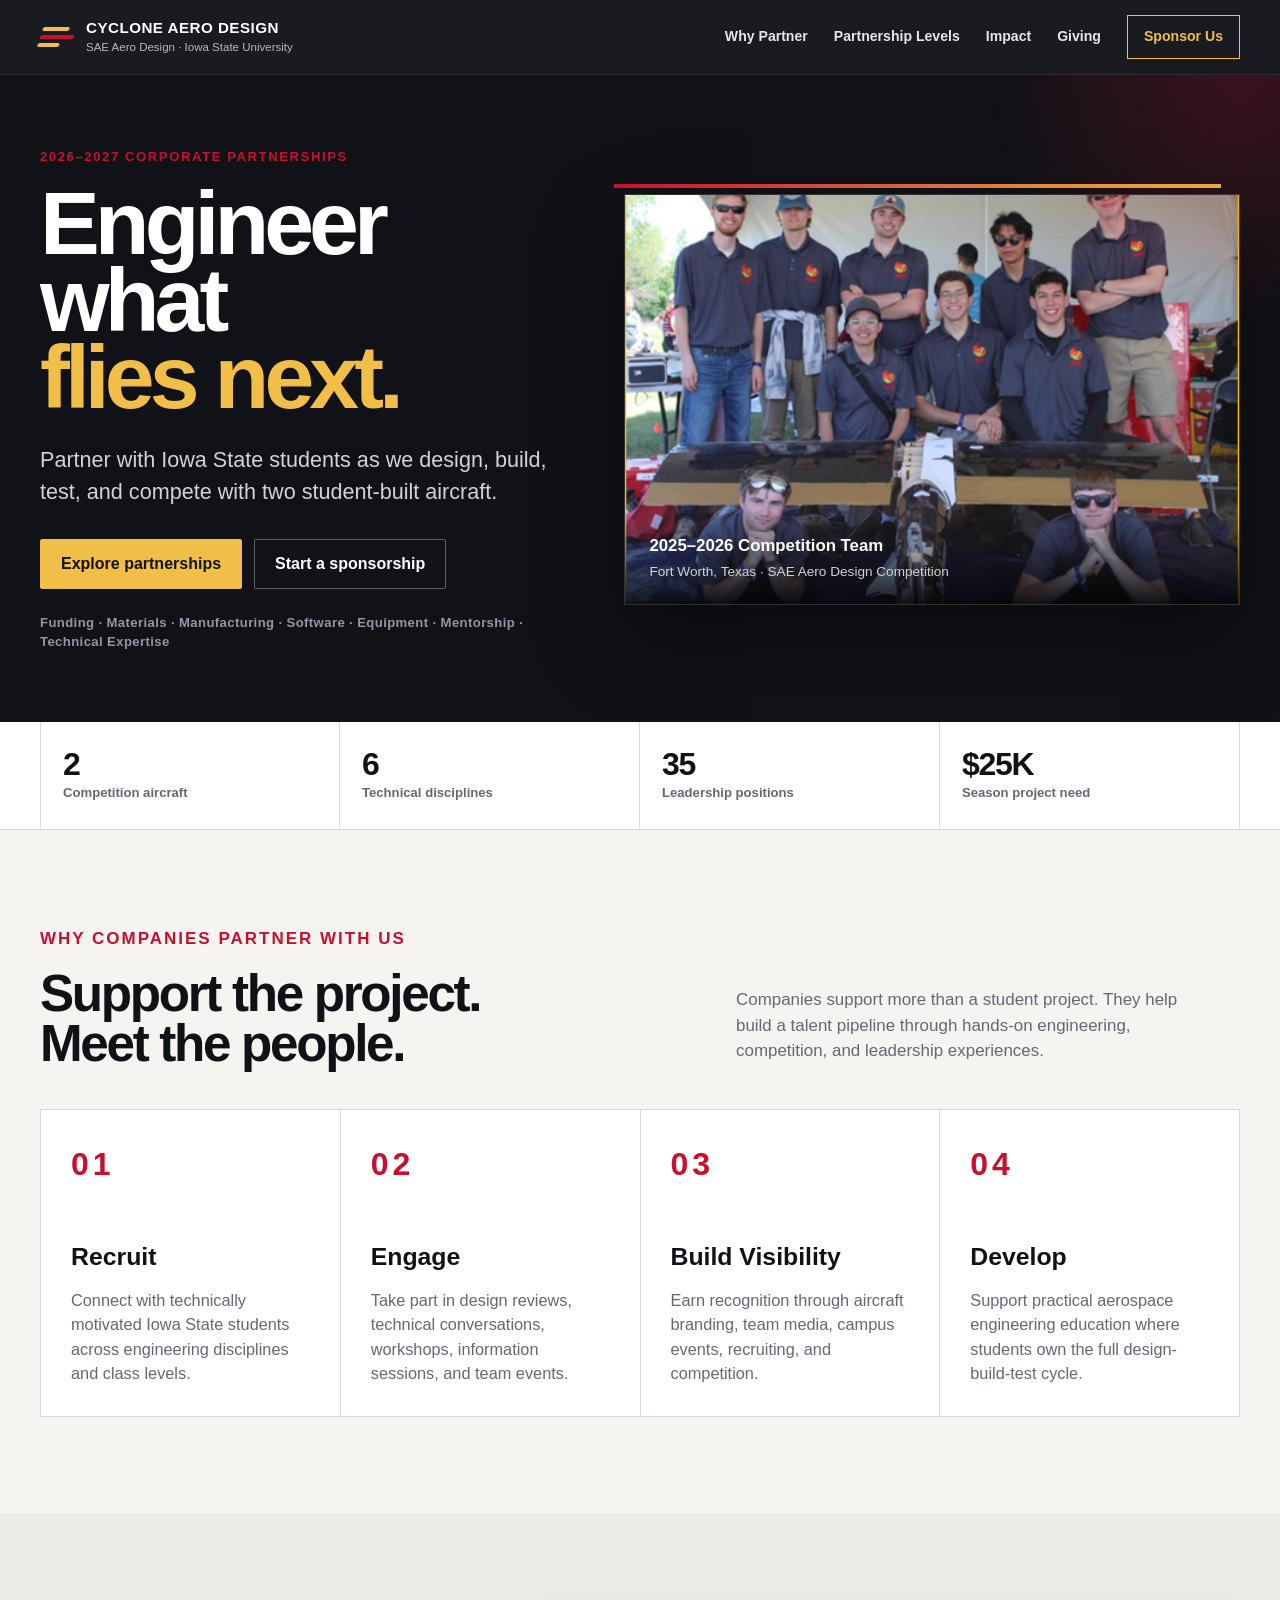
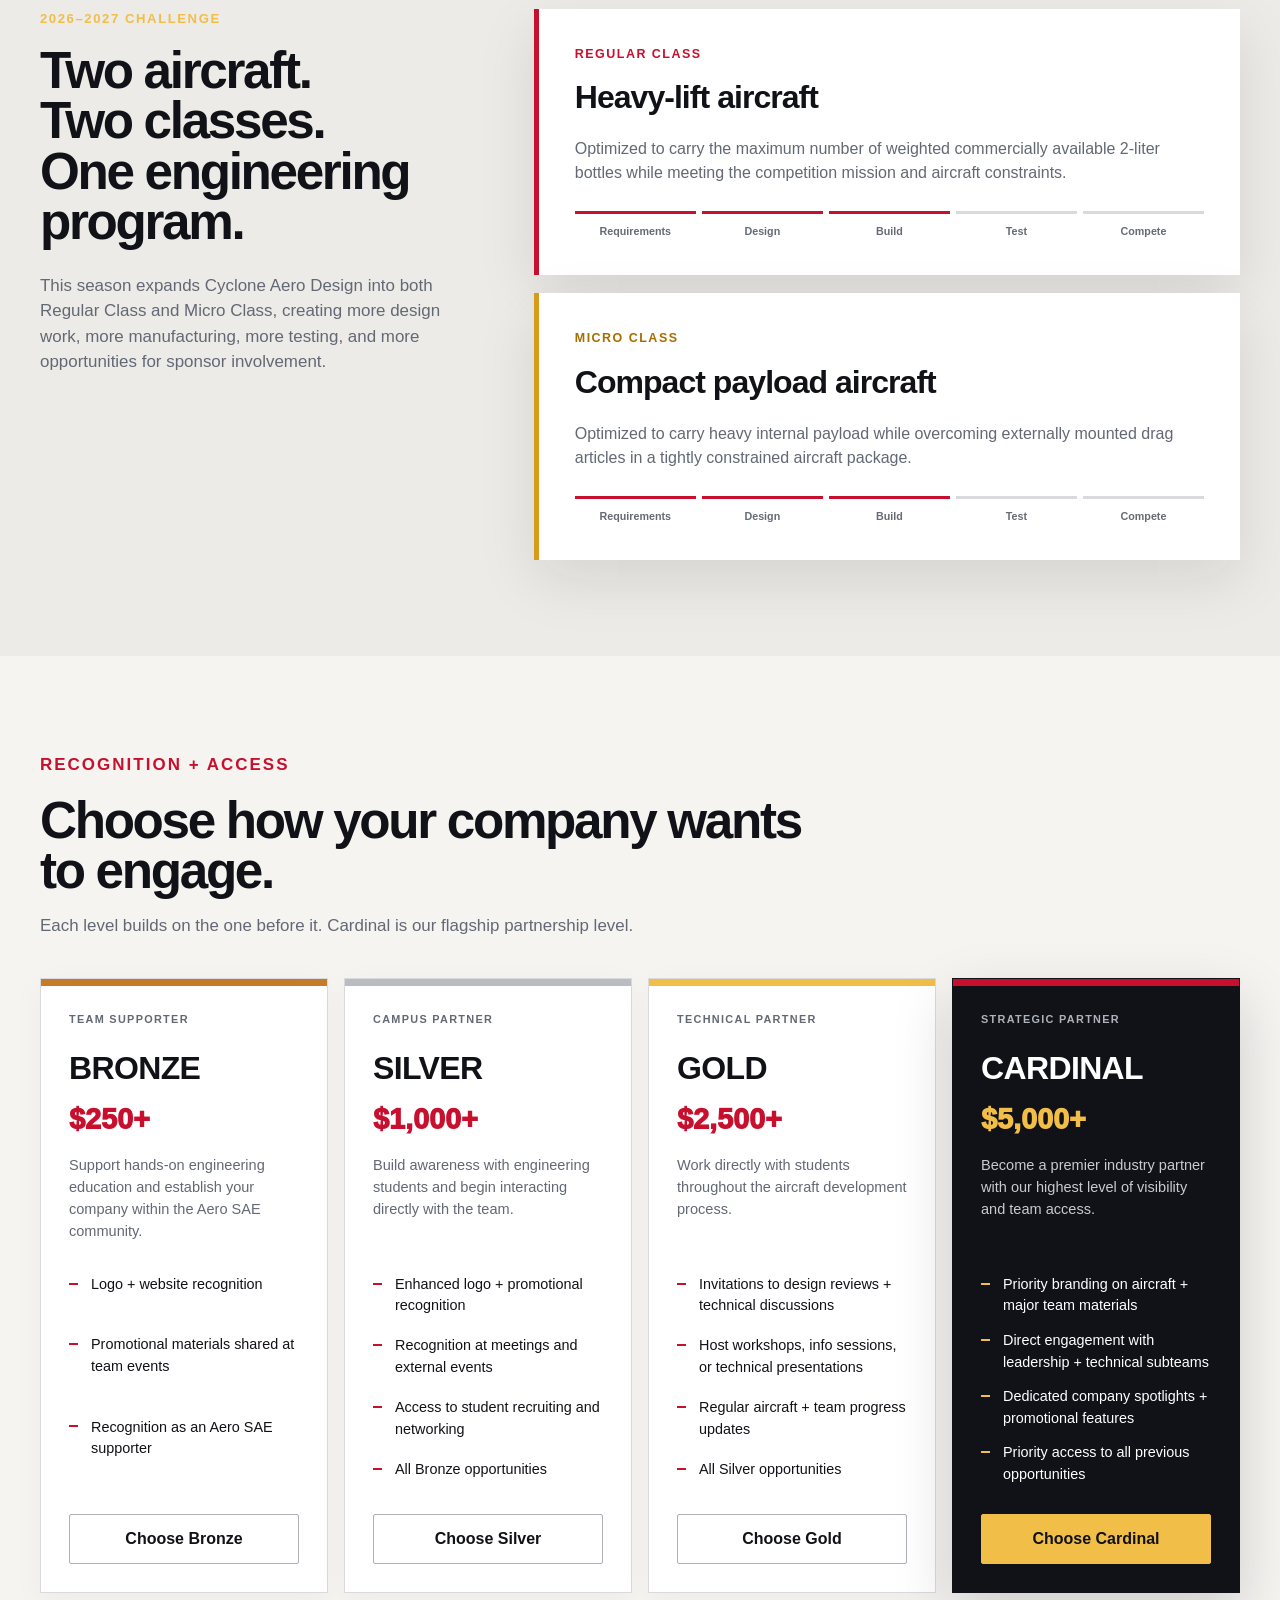
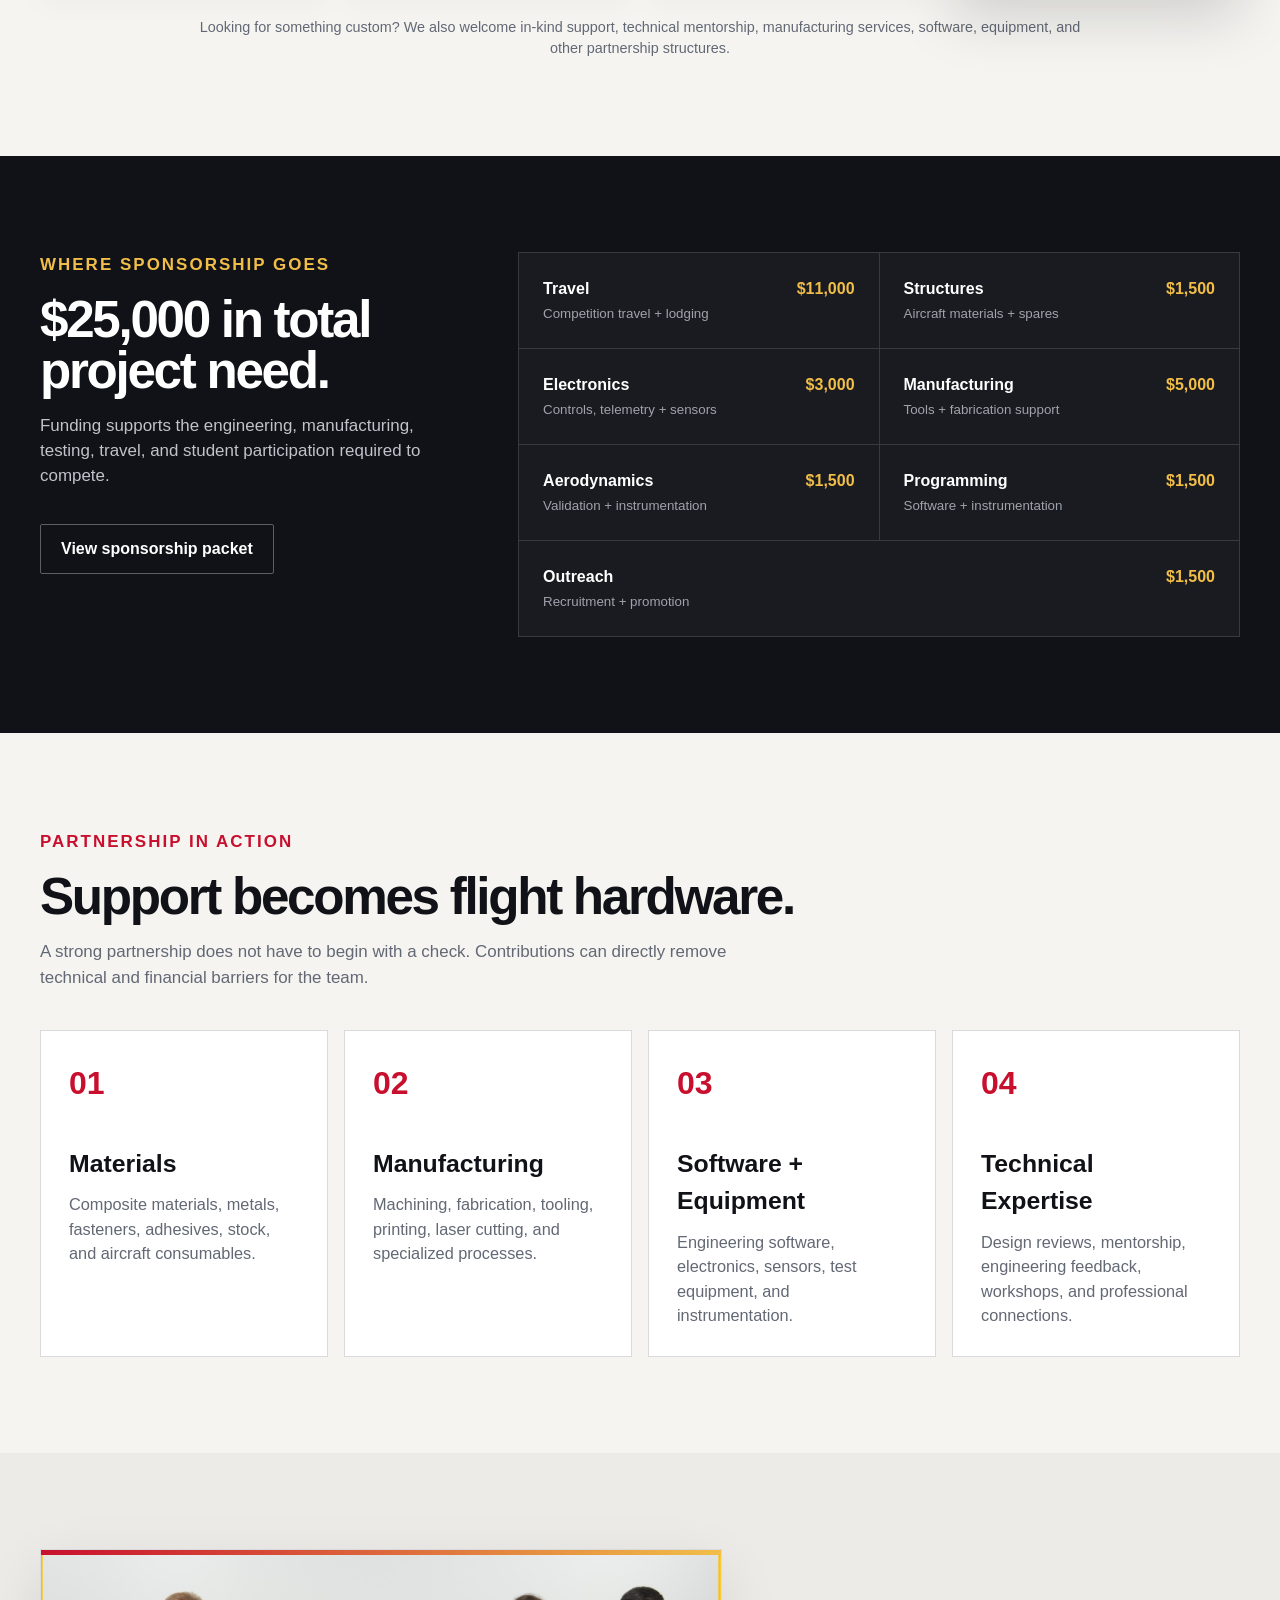
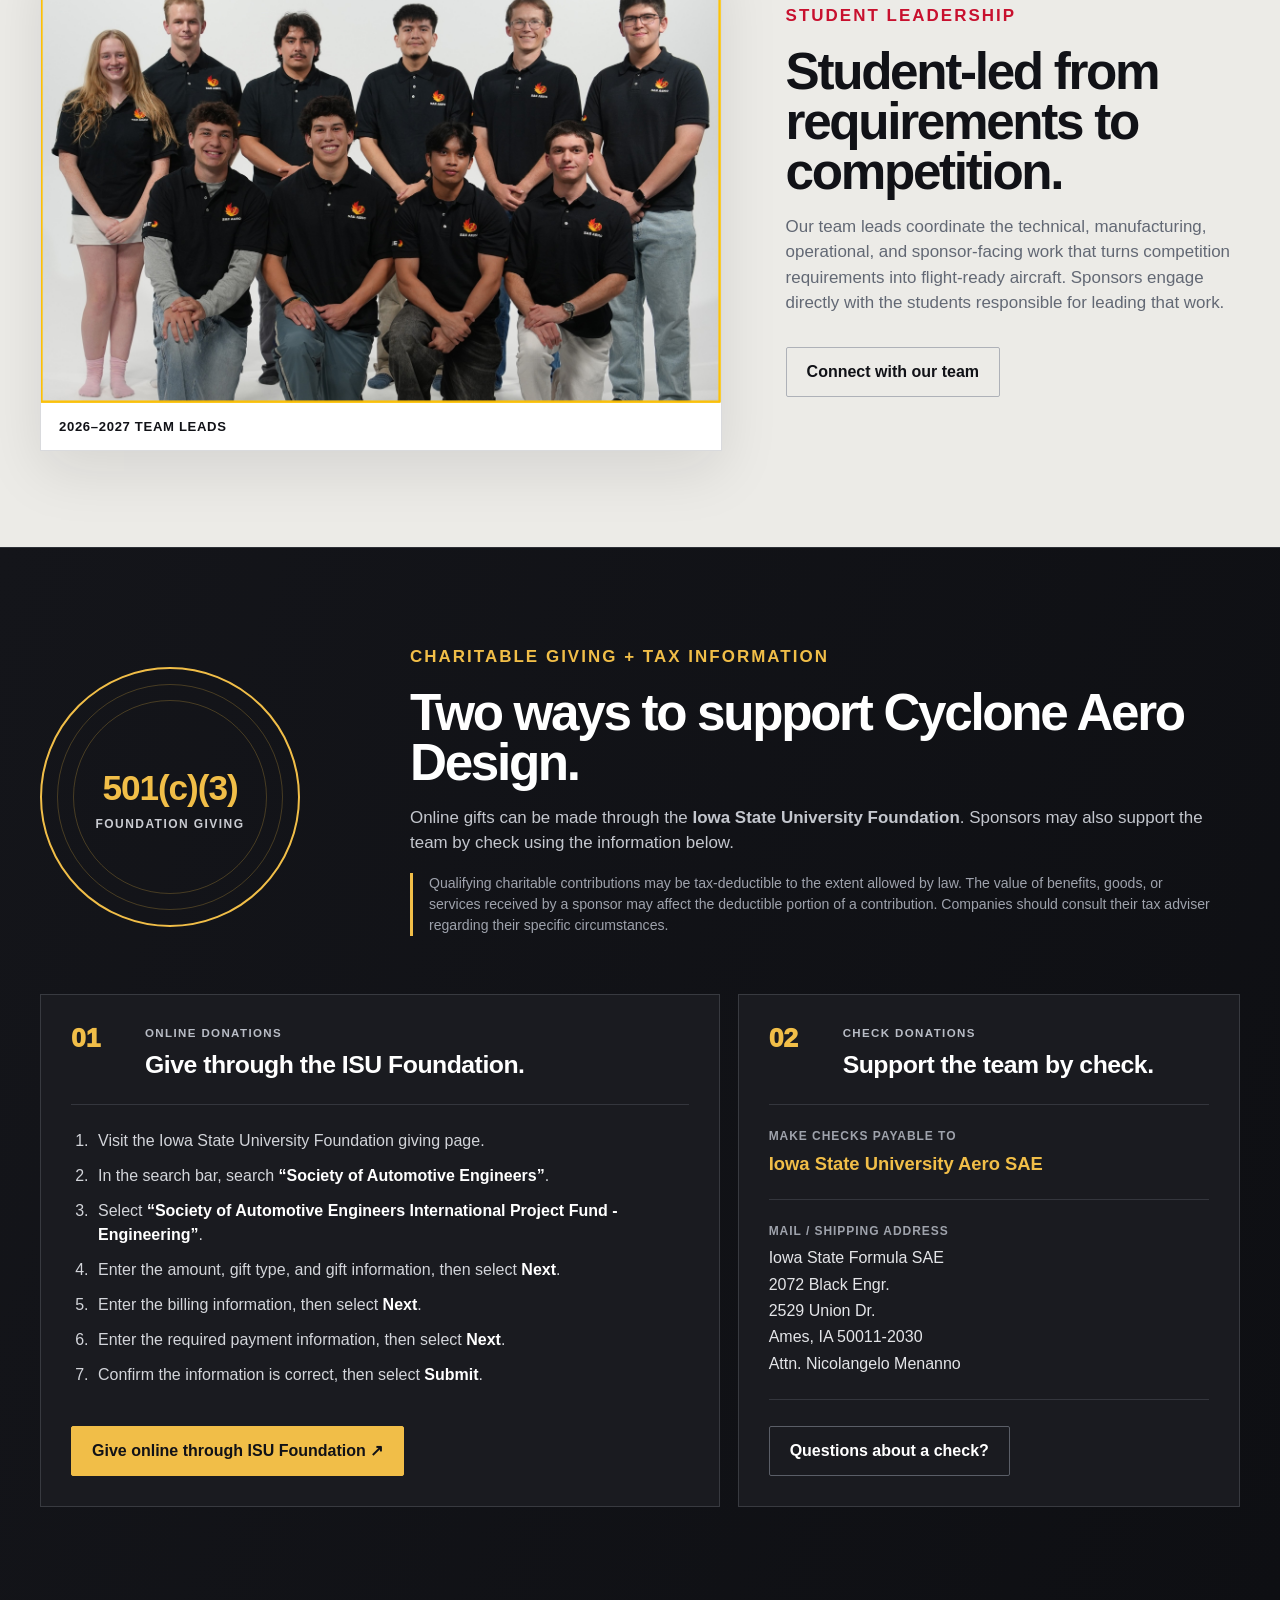
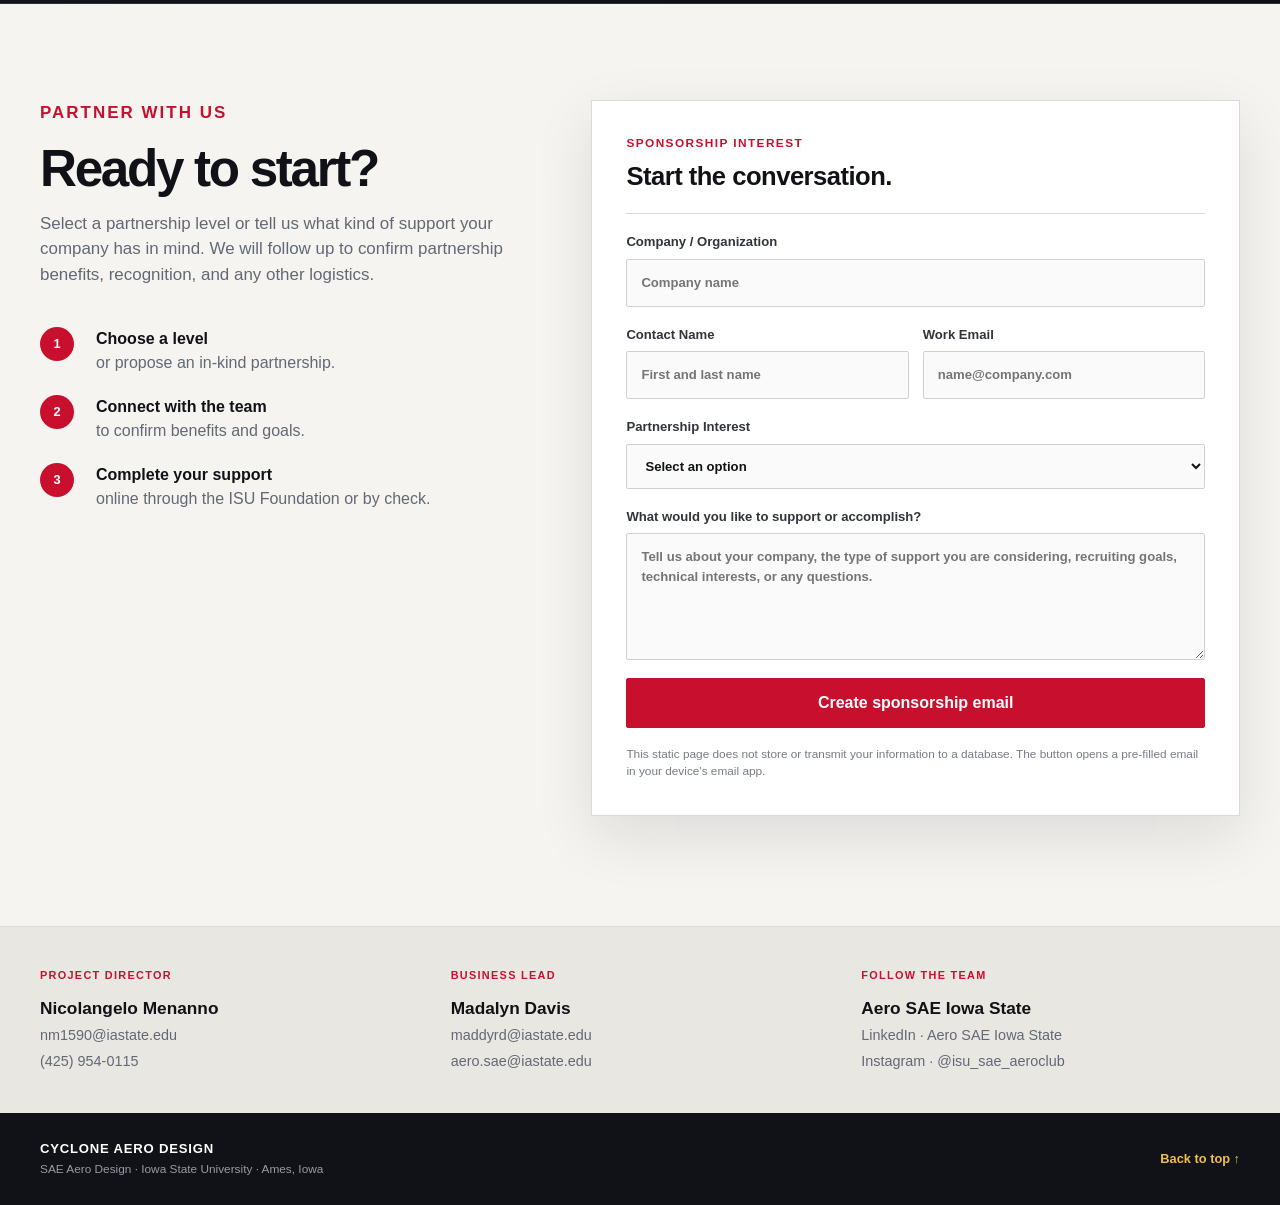
==== index.html @ b712e3ac "Fix homepage competition image path" ====
<!DOCTYPE html>
<html lang="en">
<head>
  <meta charset="UTF-8" />
  <meta name="viewport" content="width=device-width, initial-scale=1.0" />
  <meta name="description" content="Partner with Cyclone Aero Design at Iowa State University. Support student-built competition aircraft through funding, materials, manufacturing, software, mentorship, and technical expertise." />
  <meta name="theme-color" content="#c8102e" />
  <title>Partner With Cyclone Aero Design | Iowa State University</title>
  <link rel="stylesheet" href="styles.css" />
</head>
<body>
  <a class="skip-link" href="#main">Skip to content</a>

  <header class="site-header" id="top">
    <div class="nav-shell">
      <a class="brand" href="#top" aria-label="Cyclone Aero Design home">
        <span class="brand-mark" aria-hidden="true"><span></span><span></span><span></span></span>
        <span class="brand-copy">
          <strong>CYCLONE AERO DESIGN</strong>
          <small>SAE Aero Design · Iowa State University</small>
        </span>
      </a>

      <button class="menu-button" type="button" aria-expanded="false" aria-controls="primary-nav">Menu</button>
      <nav class="primary-nav" id="primary-nav" aria-label="Primary navigation">
        <a href="#why">Why Partner</a>
        <a href="#levels">Partnership Levels</a>
        <a href="#impact">Impact</a>
        <a href="#tax">Giving</a>
        <a class="nav-cta" href="#sponsor">Sponsor Us</a>
      </nav>
    </div>
  </header>

  <main id="main">
    <section class="hero section-dark">
      <div class="hero-grid page-shell">
        <div class="hero-copy reveal">
          <p class="eyebrow">2026–2027 CORPORATE PARTNERSHIPS</p>
          <h1>Engineer what<br /><span>flies next.</span></h1>
          <p class="hero-lede">Partner with Iowa State students as we design, build, test, and compete with two student-built aircraft.</p>
          <div class="button-row">
            <a class="button button-gold" href="#levels">Explore partnerships</a>
            <a class="button button-ghost" href="#sponsor">Start a sponsorship</a>
          </div>
          <p class="hero-note">Funding · Materials · Manufacturing · Software · Equipment · Mentorship · Technical Expertise</p>
        </div>

        <figure class="hero-media reveal">
          <img src="team-at-comp-2025.png" alt="Cyclone Aero Design 2025–2026 competition team with their aircraft in Fort Worth, Texas" />
          <figcaption>
            <strong>2025–2026 Competition Team</strong>
            <span>Fort Worth, Texas · SAE Aero Design Competition</span>
          </figcaption>
        </figure>
      </div>
    </section>

    <section class="stats-strip" aria-label="Team at a glance">
      <div class="page-shell stats-grid">
        <div><strong>2</strong><span>Competition aircraft</span></div>
        <div><strong>6</strong><span>Technical disciplines</span></div>
        <div><strong>35</strong><span>Leadership positions</span></div>
        <div><strong>$25K</strong><span>Season project need</span></div>
      </div>
    </section>

    <section class="section section-light" id="why">
      <div class="page-shell">
        <div class="section-heading split-heading reveal">
          <div>
            <p class="eyebrow red">WHY COMPANIES PARTNER WITH US</p>
            <h2>Support the project.<br />Meet the people.</h2>
          </div>
          <p>Companies support more than a student project. They help build a talent pipeline through hands-on engineering, competition, and leadership experiences.</p>
        </div>

        <div class="value-grid">
          <article class="value-card reveal">
            <span class="value-number">01</span>
            <h3>Recruit</h3>
            <p>Connect with technically motivated Iowa State students across engineering disciplines and class levels.</p>
          </article>
          <article class="value-card reveal">
            <span class="value-number">02</span>
            <h3>Engage</h3>
            <p>Take part in design reviews, technical conversations, workshops, information sessions, and team events.</p>
          </article>
          <article class="value-card reveal">
            <span class="value-number">03</span>
            <h3>Build Visibility</h3>
            <p>Earn recognition through aircraft branding, team media, campus events, recruiting, and competition.</p>
          </article>
          <article class="value-card reveal">
            <span class="value-number">04</span>
            <h3>Develop</h3>
            <p>Support practical aerospace engineering education where students own the full design-build-test cycle.</p>
          </article>
        </div>
      </div>
    </section>

    <section class="section challenge-section">
      <div class="page-shell challenge-grid">
        <div class="challenge-copy reveal">
          <p class="eyebrow gold">2026–2027 CHALLENGE</p>
          <h2>Two aircraft.<br />Two classes.<br />One engineering program.</h2>
          <p>This season expands Cyclone Aero Design into both Regular Class and Micro Class, creating more design work, more manufacturing, more testing, and more opportunities for sponsor involvement.</p>
        </div>

        <div class="challenge-cards">
          <article class="challenge-card reveal">
            <div class="class-label">REGULAR CLASS</div>
            <h3>Heavy-lift aircraft</h3>
            <p>Optimized to carry the maximum number of weighted commercially available 2-liter bottles while meeting the competition mission and aircraft constraints.</p>
            <div class="mini-track"><span>Requirements</span><span>Design</span><span>Build</span><span>Test</span><span>Compete</span></div>
          </article>
          <article class="challenge-card reveal">
            <div class="class-label">MICRO CLASS</div>
            <h3>Compact payload aircraft</h3>
            <p>Optimized to carry heavy internal payload while overcoming externally mounted drag articles in a tightly constrained aircraft package.</p>
            <div class="mini-track"><span>Requirements</span><span>Design</span><span>Build</span><span>Test</span><span>Compete</span></div>
          </article>
        </div>
      </div>
    </section>

    <section class="section section-light" id="levels">
      <div class="page-shell">
        <div class="section-heading reveal">
          <p class="eyebrow red">RECOGNITION + ACCESS</p>
          <h2>Choose how your company wants to engage.</h2>
          <p class="section-intro">Each level builds on the one before it. Cardinal is our flagship partnership level.</p>
        </div>

        <div class="tier-grid">
          <article class="tier-card bronze reveal">
            <div class="tier-topline"></div>
            <p class="tier-type">TEAM SUPPORTER</p>
            <h3>Bronze</h3>
            <div class="tier-price">$250<span>+</span></div>
            <p class="tier-purpose">Support hands-on engineering education and establish your company within the Aero SAE community.</p>
            <ul>
              <li>Logo + website recognition</li>
              <li>Promotional materials shared at team events</li>
              <li>Recognition as an Aero SAE supporter</li>
            </ul>
            <button class="button button-outline tier-button" type="button" data-tier="Bronze ($250+)">Choose Bronze</button>
          </article>

          <article class="tier-card silver reveal">
            <div class="tier-topline"></div>
            <p class="tier-type">CAMPUS PARTNER</p>
            <h3>Silver</h3>
            <div class="tier-price">$1,000<span>+</span></div>
            <p class="tier-purpose">Build awareness with engineering students and begin interacting directly with the team.</p>
            <ul>
              <li>Enhanced logo + promotional recognition</li>
              <li>Recognition at meetings and external events</li>
              <li>Access to student recruiting and networking</li>
              <li>All Bronze opportunities</li>
            </ul>
            <button class="button button-outline tier-button" type="button" data-tier="Silver ($1,000+)">Choose Silver</button>
          </article>

          <article class="tier-card gold reveal">
            <div class="tier-topline"></div>
            <p class="tier-type">TECHNICAL PARTNER</p>
            <h3>Gold</h3>
            <div class="tier-price">$2,500<span>+</span></div>
            <p class="tier-purpose">Work directly with students throughout the aircraft development process.</p>
            <ul>
              <li>Invitations to design reviews + technical discussions</li>
              <li>Host workshops, info sessions, or technical presentations</li>
              <li>Regular aircraft + team progress updates</li>
              <li>All Silver opportunities</li>
            </ul>
            <button class="button button-outline tier-button" type="button" data-tier="Gold ($2,500+)">Choose Gold</button>
          </article>

          <article class="tier-card cardinal reveal">
            <div class="tier-topline"></div>
            <p class="tier-type">STRATEGIC PARTNER</p>
            <h3>Cardinal</h3>
            <div class="tier-price">$5,000<span>+</span></div>
            <p class="tier-purpose">Become a premier industry partner with our highest level of visibility and team access.</p>
            <ul>
              <li>Priority branding on aircraft + major team materials</li>
              <li>Direct engagement with leadership + technical subteams</li>
              <li>Dedicated company spotlights + promotional features</li>
              <li>Priority access to all previous opportunities</li>
            </ul>
            <button class="button button-gold tier-button" type="button" data-tier="Cardinal ($5,000+)">Choose Cardinal</button>
          </article>
        </div>

        <p class="tier-note">Looking for something custom? We also welcome in-kind support, technical mentorship, manufacturing services, software, equipment, and other partnership structures.</p>
      </div>
    </section>

    <section class="section impact-section" id="impact">
      <div class="page-shell impact-layout">
        <div class="impact-copy reveal">
          <p class="eyebrow gold">WHERE SPONSORSHIP GOES</p>
          <h2>$25,000 in total project need.</h2>
          <p>Funding supports the engineering, manufacturing, testing, travel, and student participation required to compete.</p>
          <a class="button button-ghost" href="New%20Sponsorship%20Package.pdf" target="_blank" rel="noopener noreferrer">View sponsorship packet</a>
        </div>

        <div class="budget-grid reveal" aria-label="2026–2027 sponsorship budget">
          <div class="budget-item"><span>Travel</span><strong>$11,000</strong><small>Competition travel + lodging</small></div>
          <div class="budget-item"><span>Structures</span><strong>$1,500</strong><small>Aircraft materials + spares</small></div>
          <div class="budget-item"><span>Electronics</span><strong>$3,000</strong><small>Controls, telemetry + sensors</small></div>
          <div class="budget-item"><span>Manufacturing</span><strong>$5,000</strong><small>Tools + fabrication support</small></div>
          <div class="budget-item"><span>Aerodynamics</span><strong>$1,500</strong><small>Validation + instrumentation</small></div>
          <div class="budget-item"><span>Programming</span><strong>$1,500</strong><small>Software + instrumentation</small></div>
          <div class="budget-item"><span>Outreach</span><strong>$1,500</strong><small>Recruitment + promotion</small></div>
        </div>
      </div>
    </section>

    <section class="section section-light in-kind-section">
      <div class="page-shell">
        <div class="section-heading reveal">
          <p class="eyebrow red">PARTNERSHIP IN ACTION</p>
          <h2>Support becomes flight hardware.</h2>
          <p class="section-intro">A strong partnership does not have to begin with a check. Contributions can directly remove technical and financial barriers for the team.</p>
        </div>

        <div class="support-grid">
          <div class="support-card reveal"><span>01</span><h3>Materials</h3><p>Composite materials, metals, fasteners, adhesives, stock, and aircraft consumables.</p></div>
          <div class="support-card reveal"><span>02</span><h3>Manufacturing</h3><p>Machining, fabrication, tooling, printing, laser cutting, and specialized processes.</p></div>
          <div class="support-card reveal"><span>03</span><h3>Software + Equipment</h3><p>Engineering software, electronics, sensors, test equipment, and instrumentation.</p></div>
          <div class="support-card reveal"><span>04</span><h3>Technical Expertise</h3><p>Design reviews, mentorship, engineering feedback, workshops, and professional connections.</p></div>
        </div>
      </div>
    </section>

    <section class="section leadership-section">
      <div class="page-shell leadership-layout">
        <figure class="leadership-media reveal">
          <img src="team-leads.jpg" alt="Cyclone Aero Design 2026–2027 team leads" />
          <figcaption>2026–2027 Team Leads</figcaption>
        </figure>
        <div class="leadership-copy reveal">
          <p class="eyebrow red">STUDENT LEADERSHIP</p>
          <h2>Student-led from requirements to competition.</h2>
          <p>Our team leads coordinate the technical, manufacturing, operational, and sponsor-facing work that turns competition requirements into flight-ready aircraft. Sponsors engage directly with the students responsible for leading that work.</p>
          <a class="button button-outline" href="#sponsor">Connect with our team</a>
        </div>
      </div>
    </section>

    <section class="section tax-section" id="tax">
      <div class="page-shell">
        <div class="giving-top">
          <div class="tax-badge reveal" aria-hidden="true">
            <strong>501(c)(3)</strong>
            <span>Foundation Giving</span>
          </div>
          <div class="tax-copy reveal">
            <p class="eyebrow gold">CHARITABLE GIVING + TAX INFORMATION</p>
            <h2>Two ways to support Cyclone Aero Design.</h2>
            <p>Online gifts can be made through the <strong>Iowa State University Foundation</strong>. Sponsors may also support the team by check using the information below.</p>
            <p class="tax-disclaimer">Qualifying charitable contributions may be tax-deductible to the extent allowed by law. The value of benefits, goods, or services received by a sponsor may affect the deductible portion of a contribution. Companies should consult their tax adviser regarding their specific circumstances.</p>
          </div>
        </div>

        <div class="giving-grid">
          <article class="giving-card reveal">
            <div class="giving-card-head">
              <span class="giving-number">01</span>
              <div>
                <p class="giving-label">ONLINE DONATIONS</p>
                <h3>Give through the ISU Foundation.</h3>
              </div>
            </div>
            <ol class="giving-steps">
              <li>Visit the Iowa State University Foundation giving page.</li>
              <li>In the search bar, search <strong>“Society of Automotive Engineers”</strong>.</li>
              <li>Select <strong>“Society of Automotive Engineers International Project Fund - Engineering”</strong>.</li>
              <li>Enter the amount, gift type, and gift information, then select <strong>Next</strong>.</li>
              <li>Enter the billing information, then select <strong>Next</strong>.</li>
              <li>Enter the required payment information, then select <strong>Next</strong>.</li>
              <li>Confirm the information is correct, then select <strong>Submit</strong>.</li>
            </ol>
            <a class="button button-gold" href="https://www.foundation.iastate.edu/s/give" target="_blank" rel="noopener noreferrer">Give online through ISU Foundation ↗</a>
          </article>

          <article class="giving-card check-card reveal">
            <div class="giving-card-head">
              <span class="giving-number">02</span>
              <div>
                <p class="giving-label">CHECK DONATIONS</p>
                <h3>Support the team by check.</h3>
              </div>
            </div>

            <div class="check-detail">
              <span>Make checks payable to</span>
              <strong>Iowa State University Aero SAE</strong>
            </div>

            <div class="check-detail">
              <span>Mail / shipping address</span>
              <address>
                Iowa State Formula SAE<br />
                2072 Black Engr.<br />
                2529 Union Dr.<br />
                Ames, IA 50011-2030<br />
                Attn. Nicolangelo Menanno
              </address>
            </div>

            <a class="button button-ghost" href="mailto:nm1590@iastate.edu?subject=Cyclone%20Aero%20Design%20Check%20Donation">Questions about a check?</a>
          </article>
        </div>
      </div>
    </section>

    <section class="section section-light sponsor-section" id="sponsor">
      <div class="page-shell sponsor-layout">
        <div class="sponsor-copy reveal">
          <p class="eyebrow red">PARTNER WITH US</p>
          <h2>Ready to start?</h2>
          <p>Select a partnership level or tell us what kind of support your company has in mind. We will follow up to confirm partnership benefits, recognition, and any other logistics.</p>

          <div class="steps">
            <div><span>1</span><p><strong>Choose a level</strong><br />or propose an in-kind partnership.</p></div>
            <div><span>2</span><p><strong>Connect with the team</strong><br />to confirm benefits and goals.</p></div>
            <div><span>3</span><p><strong>Complete your support</strong><br />online through the ISU Foundation or by check.</p></div>
          </div>
        </div>

        <form class="sponsor-form reveal" id="sponsor-form">
          <div class="form-heading">
            <span>SPONSORSHIP INTEREST</span>
            <strong>Start the conversation.</strong>
          </div>

          <label>
            Company / Organization
            <input type="text" name="company" autocomplete="organization" required placeholder="Company name" />
          </label>

          <div class="form-two-col">
            <label>
              Contact Name
              <input type="text" name="name" autocomplete="name" required placeholder="First and last name" />
            </label>
            <label>
              Work Email
              <input type="email" name="email" autocomplete="email" required placeholder="name@company.com" />
            </label>
          </div>

          <label>
            Partnership Interest
            <select name="tier" id="tier-select" required>
              <option value="" selected disabled>Select an option</option>
              <option>Bronze ($250+)</option>
              <option>Silver ($1,000+)</option>
              <option>Gold ($2,500+)</option>
              <option>Cardinal ($5,000+)</option>
              <option>In-kind support</option>
              <option>Technical mentorship / design review</option>
              <option>Custom partnership</option>
              <option>Questions about giving / payment</option>
            </select>
          </label>

          <label>
            What would you like to support or accomplish?
            <textarea name="message" rows="5" placeholder="Tell us about your company, the type of support you are considering, recruiting goals, technical interests, or any questions."></textarea>
          </label>

          <button class="button button-red form-submit" type="submit">Create sponsorship email</button>
          <p class="form-note">This static page does not store or transmit your information to a database. The button opens a pre-filled email in your device's email app.</p>
        </form>
      </div>
    </section>

    <section class="contact-band">
      <div class="page-shell contact-grid">
        <div>
          <span class="contact-label">PROJECT DIRECTOR</span>
          <strong>Nicolangelo Menanno</strong>
          <a href="mailto:nm1590@iastate.edu">nm1590@iastate.edu</a>
          <a href="tel:+14259540115">(425) 954-0115</a>
        </div>
        <div>
          <span class="contact-label">BUSINESS LEAD</span>
          <strong>Madalyn Davis</strong>
          <a href="mailto:maddyrd@iastate.edu">maddyrd@iastate.edu</a>
          <a href="mailto:aero.sae@iastate.edu">aero.sae@iastate.edu</a>
        </div>
        <div>
          <span class="contact-label">FOLLOW THE TEAM</span>
          <strong>Aero SAE Iowa State</strong>
          <span>LinkedIn · Aero SAE Iowa State</span>
          <span>Instagram · @isu_sae_aeroclub</span>
        </div>
      </div>
    </section>
  </main>

  <footer class="site-footer">
    <div class="page-shell footer-layout">
      <div>
        <strong>CYCLONE AERO DESIGN</strong>
        <span>SAE Aero Design · Iowa State University · Ames, Iowa</span>
      </div>
      <a href="#top">Back to top ↑</a>
    </div>
  </footer>

  <script src="script.js"></script>
</body>
</html>
---- styles.css ----
:root {
  --cardinal: #c8102e;
  --cardinal-dark: #8f0a20;
  --gold: #f1be48;
  --gold-deep: #d89a1b;
  --ink: #111217;
  --ink-2: #191a20;
  --paper: #f5f4f1;
  --white: #ffffff;
  --muted: #626874;
  --line: #d9dadd;
  --max: 1200px;
  --shadow: 0 20px 55px rgba(17,18,23,.10);
}

* { box-sizing: border-box; }
html { scroll-behavior: smooth; }
body {
  margin: 0;
  font-family: Inter, ui-sans-serif, -apple-system, BlinkMacSystemFont, "Segoe UI", Arial, sans-serif;
  color: var(--ink);
  background: var(--paper);
  line-height: 1.5;
  -webkit-font-smoothing: antialiased;
}
img { max-width: 100%; display: block; }
a { color: inherit; }
button, input, select, textarea { font: inherit; }
button { cursor: pointer; }

.skip-link {
  position: absolute;
  left: -9999px;
  top: 0;
  z-index: 1000;
  background: var(--gold);
  color: var(--ink);
  padding: .7rem 1rem;
  font-weight: 800;
}
.skip-link:focus { left: 1rem; top: 1rem; }

.page-shell { width: min(calc(100% - 40px), var(--max)); margin: 0 auto; }
.section { padding: 96px 0; }
.section-light { background: var(--paper); }
.section-dark { background: var(--ink); color: white; }
.eyebrow {
  margin: 0 0 18px;
  font-size: .82rem;
  font-weight: 900;
  letter-spacing: .12em;
  color: var(--cardinal);
}
.eyebrow.gold { color: var(--gold); }
.eyebrow.red { color: var(--cardinal); }

.site-header {
  position: sticky;
  top: 0;
  z-index: 50;
  background: rgba(17,18,23,.96);
  color: white;
  border-bottom: 1px solid rgba(255,255,255,.08);
  backdrop-filter: blur(14px);
}
.nav-shell {
  width: min(calc(100% - 40px), var(--max));
  min-height: 74px;
  margin: 0 auto;
  display: flex;
  align-items: center;
  justify-content: space-between;
  gap: 24px;
}
.brand { display: inline-flex; align-items: center; gap: 12px; text-decoration: none; }
.brand-mark { width: 34px; height: 32px; display: grid; align-content: center; gap: 4px; transform: skewX(-18deg); }
.brand-mark span { height: 4px; display: block; background: var(--gold); border-radius: 8px; }
.brand-mark span:nth-child(1) { width: 80%; }
.brand-mark span:nth-child(2) { width: 100%; background: var(--cardinal); }
.brand-mark span:nth-child(3) { width: 65%; }
.brand-copy { display: grid; line-height: 1.1; }
.brand-copy strong { font-size: .95rem; letter-spacing: .03em; }
.brand-copy small { margin-top: 4px; color: #b7bac1; font-size: .72rem; }
.primary-nav { display: flex; align-items: center; gap: 26px; font-weight: 700; font-size: .88rem; }
.primary-nav a { text-decoration: none; color: #e5e6ea; }
.primary-nav a:hover { color: var(--gold); }
.nav-cta { border: 1px solid var(--gold); padding: 10px 16px; color: var(--gold) !important; }
.menu-button { display: none; color: white; background: transparent; border: 1px solid #555962; padding: 9px 12px; border-radius: 4px; }

.hero { padding: 72px 0 70px; overflow: hidden; position: relative; }
.hero::after {
  content: "";
  position: absolute;
  width: 520px;
  height: 520px;
  border-radius: 50%;
  right: -220px;
  top: -260px;
  background: radial-gradient(circle, rgba(200,16,46,.22), rgba(200,16,46,0) 68%);
  pointer-events: none;
}
.hero-grid { display: grid; grid-template-columns: .92fr 1.08fr; gap: 60px; align-items: center; }
.hero h1 {
  margin: 0;
  font-size: clamp(3.5rem, 7vw, 6.8rem);
  line-height: .86;
  letter-spacing: -.055em;
  max-width: 760px;
}
.hero h1 span { color: var(--gold); }
.hero-lede { max-width: 620px; margin: 28px 0 30px; color: #d1d3d9; font-size: clamp(1.08rem, 1.8vw, 1.35rem); }
.hero-note { margin: 24px 0 0; max-width: 600px; color: #9297a1; font-size: .82rem; font-weight: 700; letter-spacing: .03em; }
.hero-media { margin: 0; position: relative; border: 1px solid rgba(255,255,255,.13); box-shadow: 0 35px 80px rgba(0,0,0,.35); }
.hero-media::before { content: ""; position: absolute; inset: -11px 18px auto -11px; height: 4px; background: linear-gradient(90deg, var(--cardinal), var(--gold)); z-index: 2; }
.hero-media img { width: 100%; aspect-ratio: 3 / 2; object-fit: cover; object-position: center; }
.hero-media figcaption { position: absolute; left: 0; right: 0; bottom: 0; padding: 22px 24px; display: grid; gap: 3px; background: linear-gradient(transparent, rgba(0,0,0,.88)); }
.hero-media figcaption strong { font-size: 1.05rem; }
.hero-media figcaption span { color: #d1d2d5; font-size: .85rem; }

.button-row { display: flex; flex-wrap: wrap; gap: 12px; }
.button {
  display: inline-flex;
  align-items: center;
  justify-content: center;
  min-height: 48px;
  padding: 12px 20px;
  border: 1px solid transparent;
  border-radius: 2px;
  font-weight: 900;
  text-decoration: none;
  transition: transform .18s ease, background .18s ease, color .18s ease, border-color .18s ease;
}
.button:hover { transform: translateY(-2px); }
.button-gold { background: var(--gold); color: var(--ink); border-color: var(--gold); }
.button-gold:hover { background: #ffd369; }
.button-red { background: var(--cardinal); color: white; border-color: var(--cardinal); }
.button-red:hover { background: #e21a3d; }
.button-ghost { background: transparent; color: white; border-color: #5a5e67; }
.button-ghost:hover { border-color: var(--gold); color: var(--gold); }
.button-outline { background: transparent; color: var(--ink); border-color: #aeb1b8; }
.button-outline:hover { border-color: var(--cardinal); color: var(--cardinal); }

.stats-strip { background: white; border-bottom: 1px solid var(--line); }
.stats-grid { display: grid; grid-template-columns: repeat(4, 1fr); }
.stats-grid > div { padding: 26px 22px; border-right: 1px solid var(--line); display: grid; gap: 3px; }
.stats-grid > div:first-child { border-left: 1px solid var(--line); }
.stats-grid strong { font-size: 2rem; line-height: 1; letter-spacing: -.04em; }
.stats-grid span { color: var(--muted); font-weight: 700; font-size: .82rem; }

.section-heading { max-width: 790px; margin-bottom: 40px; }
.section-heading h2, .challenge-copy h2, .impact-copy h2, .tax-copy h2, .sponsor-copy h2, .leadership-copy h2 {
  margin: 0;
  font-size: clamp(2.3rem, 4vw, 4.2rem);
  line-height: .98;
  letter-spacing: -.045em;
}
.section-heading .section-intro { max-width: 720px; }
.section-heading p, .challenge-copy > p:last-child, .impact-copy > p, .tax-copy > p, .sponsor-copy > p, .leadership-copy > p { color: var(--muted); font-size: 1.06rem; }
.split-heading { max-width: none; display: grid; grid-template-columns: 1.1fr .9fr; gap: 80px; align-items: end; }
.split-heading > p { margin: 0 0 6px; max-width: 480px; }

.value-grid { display: grid; grid-template-columns: repeat(4, 1fr); border-top: 1px solid var(--line); border-left: 1px solid var(--line); }
.value-card { padding: 30px; min-height: 250px; background: white; border-right: 1px solid var(--line); border-bottom: 1px solid var(--line); }
.value-number { color: var(--cardinal); font-size: 2rem; font-weight: 900; letter-spacing: .12em; }
.value-card h3 { margin: 50px 0 12px; font-size: 1.55rem; }
.value-card p { margin: 0; color: var(--muted); font-size: 1.02rem; }

.challenge-section { background: #ecebe7; }
.challenge-grid { display: grid; grid-template-columns: .75fr 1.25fr; gap: 70px; align-items: start; }
.challenge-copy { position: sticky; top: 120px; }
.challenge-copy > p:last-child { margin-top: 26px; max-width: 480px; }
.challenge-cards { display: grid; gap: 18px; }
.challenge-card { background: white; padding: 36px; border-left: 5px solid var(--cardinal); box-shadow: var(--shadow); }
.challenge-card:nth-child(2) { border-left-color: var(--gold-deep); }
.class-label { color: var(--cardinal); font-weight: 900; font-size: .78rem; letter-spacing: .12em; }
.challenge-card:nth-child(2) .class-label { color: #a66d00; }
.challenge-card h3 { margin: 10px 0 10px; font-size: 2rem; letter-spacing: -.03em; }
.challenge-card p { color: var(--muted); max-width: 700px; }
.mini-track { display: grid; grid-template-columns: repeat(5, 1fr); gap: 6px; margin-top: 26px; }
.mini-track span { padding-top: 9px; border-top: 3px solid var(--line); font-size: .67rem; font-weight: 800; color: #656a74; text-align: center; }
.mini-track span:nth-child(-n+3) { border-color: var(--cardinal); }

.tier-grid { display: grid; grid-template-columns: repeat(4, 1fr); gap: 16px; align-items: stretch; }
.tier-card { position: relative; background: white; border: 1px solid var(--line); padding: 32px 28px 28px; display: flex; flex-direction: column; box-shadow: 0 8px 30px rgba(17,18,23,.04); }
.tier-topline { position: absolute; inset: 0 0 auto; height: 7px; }
.bronze .tier-topline { background: #c67b2a; }
.silver .tier-topline { background: #b9bcc1; }
.gold .tier-topline { background: var(--gold); }
.cardinal { background: var(--ink); color: white; border-color: var(--ink); transform: translateY(-8px); box-shadow: 0 22px 55px rgba(17,18,23,.17); }
.cardinal .tier-topline { background: var(--cardinal); }
.tier-type { margin: 0 0 16px; color: var(--muted); font-size: .68rem; font-weight: 900; letter-spacing: .12em; }
.cardinal .tier-type { color: #aeb2bb; }
.tier-card h3 { margin: 0; font-size: 2rem; text-transform: uppercase; letter-spacing: -.02em; }
.tier-price { margin-top: 6px; color: var(--cardinal); font-size: 1.8rem; font-weight: 950; }
.tier-price span { font-size: 1rem; }
.cardinal .tier-price { color: var(--gold); }
.tier-purpose { min-height: 98px; color: var(--muted); font-size: .91rem; }
.cardinal .tier-purpose { color: #c8cad0; }
.tier-card ul { list-style: none; padding: 0; margin: 6px 0 28px; display: grid; gap: 13px; flex: 1; }
.tier-card li { position: relative; padding-left: 22px; font-size: .9rem; }
.tier-card li::before { content: ""; position: absolute; left: 0; top: .62em; width: 9px; height: 2px; background: var(--cardinal); }
.cardinal li::before { background: var(--gold); }
.cardinal .button-outline { color: white; border-color: #696d76; }
.tier-note { margin: 24px auto 0; text-align: center; color: var(--muted); max-width: 900px; font-size: .9rem; }

.impact-section { background: var(--ink); color: white; }
.impact-layout { display: grid; grid-template-columns: .72fr 1.28fr; gap: 72px; align-items: start; }
.impact-copy > p { color: #c0c3ca; }
.impact-copy .button { margin-top: 18px; }
.budget-grid { display: grid; grid-template-columns: repeat(2, 1fr); gap: 1px; background: #383a40; border: 1px solid #383a40; }
.budget-item { background: #1a1b20; padding: 24px; display: grid; grid-template-columns: 1fr auto; gap: 3px 20px; }
.budget-item span { font-weight: 900; }
.budget-item strong { color: var(--gold); }
.budget-item small { grid-column: 1 / -1; color: #9fa3ac; }
.budget-item:last-child { grid-column: 1 / -1; }

.support-grid { display: grid; grid-template-columns: repeat(4, 1fr); gap: 16px; }
.support-card { background: white; border: 1px solid var(--line); padding: 28px; min-height: 220px; }
.support-card span { color: var(--cardinal); font-size: 2rem; font-weight: 900; }
.support-card h3 { margin: 38px 0 10px; font-size: 1.55rem; }
.support-card p { color: var(--muted); margin: 0; font-size: 1.02rem; }

.leadership-section { background: #ecebe7; }
.leadership-layout { display: grid; grid-template-columns: 1.2fr .8fr; gap: 64px; align-items: center; }
.leadership-media { margin: 0; position: relative; background: white; border: 1px solid var(--line); box-shadow: var(--shadow); }
.leadership-media::before { content: ""; position: absolute; top: 0; left: 0; right: 0; height: 5px; background: linear-gradient(90deg, var(--cardinal), var(--gold)); z-index: 1; }
.leadership-media img { width: 100%; aspect-ratio: 3 / 2; object-fit: cover; }
.leadership-media figcaption { padding: 14px 18px; font-size: .82rem; font-weight: 900; letter-spacing: .05em; text-transform: uppercase; }
.leadership-copy > p { max-width: 540px; }
.leadership-copy .button { margin-top: 14px; }

.tax-section { background: linear-gradient(110deg, #14151a, #0e0f13); color: white; border-top: 1px solid #2d3037; border-bottom: 1px solid #2d3037; }
.giving-top { display: grid; grid-template-columns: 300px 1fr; gap: 70px; align-items: center; margin-bottom: 44px; }
.tax-badge { width: 260px; aspect-ratio: 1; border-radius: 50%; display: grid; place-content: center; text-align: center; border: 2px solid var(--gold); position: relative; }
.tax-badge::before, .tax-badge::after { content: ""; position: absolute; inset: 15px; border: 1px solid rgba(241,190,72,.24); border-radius: 50%; }
.tax-badge::after { inset: 31px; }
.tax-badge strong { font-size: 2.2rem; color: var(--gold); letter-spacing: -.03em; }
.tax-badge span { font-size: .75rem; font-weight: 900; letter-spacing: .12em; color: #c9cbd1; text-transform: uppercase; }
.tax-copy > p { color: #c4c7ce; max-width: 800px; }
.tax-disclaimer { padding-left: 16px; border-left: 3px solid var(--gold); font-size: .88rem !important; color: #9ea2ac !important; }
.giving-grid { display: grid; grid-template-columns: 1.15fr .85fr; gap: 18px; align-items: stretch; }
.giving-card { background: #1a1b20; border: 1px solid #383a40; padding: 30px; display: flex; flex-direction: column; }
.giving-card-head { display: grid; grid-template-columns: 58px 1fr; gap: 16px; align-items: start; padding-bottom: 20px; border-bottom: 1px solid #34363d; }
.giving-number { color: var(--gold); font-size: 1.65rem; font-weight: 950; line-height: 1; }
.giving-label { margin: 0 0 4px; color: #b9bdc6; font-size: .72rem; font-weight: 900; letter-spacing: .12em; }
.giving-card h3 { margin: 0; color: white; font-size: 1.55rem; letter-spacing: -.02em; }
.giving-steps { margin: 24px 0 28px; padding-left: 22px; color: #d3d5da; display: grid; gap: 11px; }
.giving-steps li { padding-left: 5px; }
.giving-steps strong { color: white; }
.giving-card .button { margin-top: auto; align-self: flex-start; }
.check-detail { display: grid; gap: 5px; padding: 22px 0; border-bottom: 1px solid #34363d; }
.check-detail span { color: #9fa3ac; font-size: .75rem; font-weight: 900; letter-spacing: .08em; text-transform: uppercase; }
.check-detail strong { color: var(--gold); font-size: 1.15rem; }
.check-detail address { color: #e4e5e8; font-style: normal; line-height: 1.65; }
.check-card .button { margin-top: 26px; }

.sponsor-section { padding-bottom: 110px; }
.sponsor-layout { display: grid; grid-template-columns: .85fr 1.15fr; gap: 72px; align-items: start; }
.steps { margin-top: 40px; display: grid; gap: 20px; }
.steps > div { display: grid; grid-template-columns: 42px 1fr; gap: 14px; align-items: start; }
.steps span { width: 34px; height: 34px; border-radius: 50%; display: grid; place-items: center; background: var(--cardinal); color: white; font-weight: 900; font-size: .8rem; }
.steps p { margin: 0; color: var(--muted); }
.steps strong { color: var(--ink); }
.sponsor-form { background: white; padding: 34px; border: 1px solid var(--line); box-shadow: var(--shadow); display: grid; gap: 18px; }
.form-heading { display: grid; gap: 4px; padding-bottom: 18px; border-bottom: 1px solid var(--line); }
.form-heading span { color: var(--cardinal); font-size: .74rem; font-weight: 900; letter-spacing: .12em; }
.form-heading strong { font-size: 1.6rem; letter-spacing: -.02em; }
.sponsor-form label { display: grid; gap: 7px; font-size: .82rem; font-weight: 850; color: #31343b; }
.form-two-col { display: grid; grid-template-columns: 1fr 1fr; gap: 14px; }
.sponsor-form input, .sponsor-form select, .sponsor-form textarea { width: 100%; padding: 13px 14px; border: 1px solid #cfd1d6; background: #fafafa; color: var(--ink); border-radius: 2px; outline: none; }
.sponsor-form input:focus, .sponsor-form select:focus, .sponsor-form textarea:focus { border-color: var(--cardinal); box-shadow: 0 0 0 3px rgba(200,16,46,.08); }
.form-submit { width: 100%; }
.form-note { margin: 0; color: #777c86; font-size: .74rem; }

.contact-band { background: #e9e7e2; border-top: 1px solid var(--line); padding: 40px 0; }
.contact-grid { display: grid; grid-template-columns: repeat(3, 1fr); gap: 32px; }
.contact-grid > div { display: grid; align-content: start; gap: 4px; }
.contact-label { color: var(--cardinal); font-size: .68rem; font-weight: 900; letter-spacing: .12em; margin-bottom: 8px; }
.contact-grid strong { font-size: 1.08rem; }
.contact-grid a, .contact-grid span:not(.contact-label) { color: var(--muted); text-decoration: none; font-size: .9rem; }
.contact-grid a:hover { color: var(--cardinal); }

.site-footer { background: var(--ink); color: white; padding: 26px 0; }
.footer-layout { display: flex; justify-content: space-between; gap: 30px; align-items: center; }
.footer-layout > div { display: grid; gap: 3px; }
.footer-layout strong { font-size: .82rem; letter-spacing: .06em; }
.footer-layout span { color: #979ba4; font-size: .74rem; }
.footer-layout a { color: var(--gold); text-decoration: none; font-size: .8rem; font-weight: 850; }

.reveal { opacity: 0; transform: translateY(18px); transition: opacity .55s ease, transform .55s ease; }
.reveal.in-view { opacity: 1; transform: translateY(0); }

@media (prefers-reduced-motion: reduce) {
  html { scroll-behavior: auto; }
  .reveal { opacity: 1; transform: none; transition: none; }
  .button { transition: none; }
}

@media (max-width: 1040px) {
  .primary-nav { gap: 16px; font-size: .82rem; }
  .hero-grid, .challenge-grid, .impact-layout, .sponsor-layout, .leadership-layout { grid-template-columns: 1fr; }
  .challenge-copy { position: static; }
  .hero-media { max-width: 760px; }
  .tier-grid { grid-template-columns: repeat(2, 1fr); }
  .cardinal { transform: none; }
  .value-grid, .support-grid { grid-template-columns: repeat(2, 1fr); }
  .giving-top { grid-template-columns: 220px 1fr; gap: 40px; }
  .tax-badge { width: 200px; }
  .giving-grid { grid-template-columns: 1fr; }
  .leadership-media { max-width: 800px; }
}

@media (max-width: 760px) {
  .section { padding: 72px 0; }
  .page-shell, .nav-shell { width: min(calc(100% - 28px), var(--max)); }
  .menu-button { display: inline-block; }
  .primary-nav {
    position: absolute;
    left: 14px;
    right: 14px;
    top: 70px;
    display: none;
    flex-direction: column;
    align-items: stretch;
    gap: 0;
    padding: 12px;
    background: #17181d;
    border: 1px solid #33363e;
    box-shadow: 0 20px 40px rgba(0,0,0,.35);
  }
  .primary-nav.open { display: flex; }
  .primary-nav a { padding: 13px 10px; }
  .nav-cta { margin-top: 5px; }
  .brand-copy small { display: none; }
  .hero { padding-top: 50px; }
  .hero-grid { gap: 42px; }
  .hero h1 { font-size: clamp(3.1rem, 18vw, 5rem); }
  .hero-media figcaption { position: static; background: #17181d; }
  .stats-grid { grid-template-columns: repeat(2, 1fr); }
  .stats-grid > div:nth-child(odd) { border-left: 1px solid var(--line); }
  .stats-grid > div { border-bottom: 1px solid var(--line); }
  .split-heading { grid-template-columns: 1fr; gap: 24px; }
  .value-grid, .support-grid, .tier-grid, .contact-grid { grid-template-columns: 1fr; }
  .value-card { min-height: 210px; }
  .tier-purpose { min-height: 0; }
  .mini-track { grid-template-columns: repeat(5, minmax(56px, 1fr)); overflow-x: auto; }
  .budget-grid { grid-template-columns: 1fr; }
  .budget-item:last-child { grid-column: auto; }
  .giving-top { grid-template-columns: 1fr; }
  .tax-badge { width: 170px; }
  .giving-card { padding: 24px 20px; }
  .giving-card-head { grid-template-columns: 44px 1fr; }
  .form-two-col { grid-template-columns: 1fr; }
  .sponsor-form { padding: 24px 18px; }
  .footer-layout { align-items: flex-start; flex-direction: column; }
}
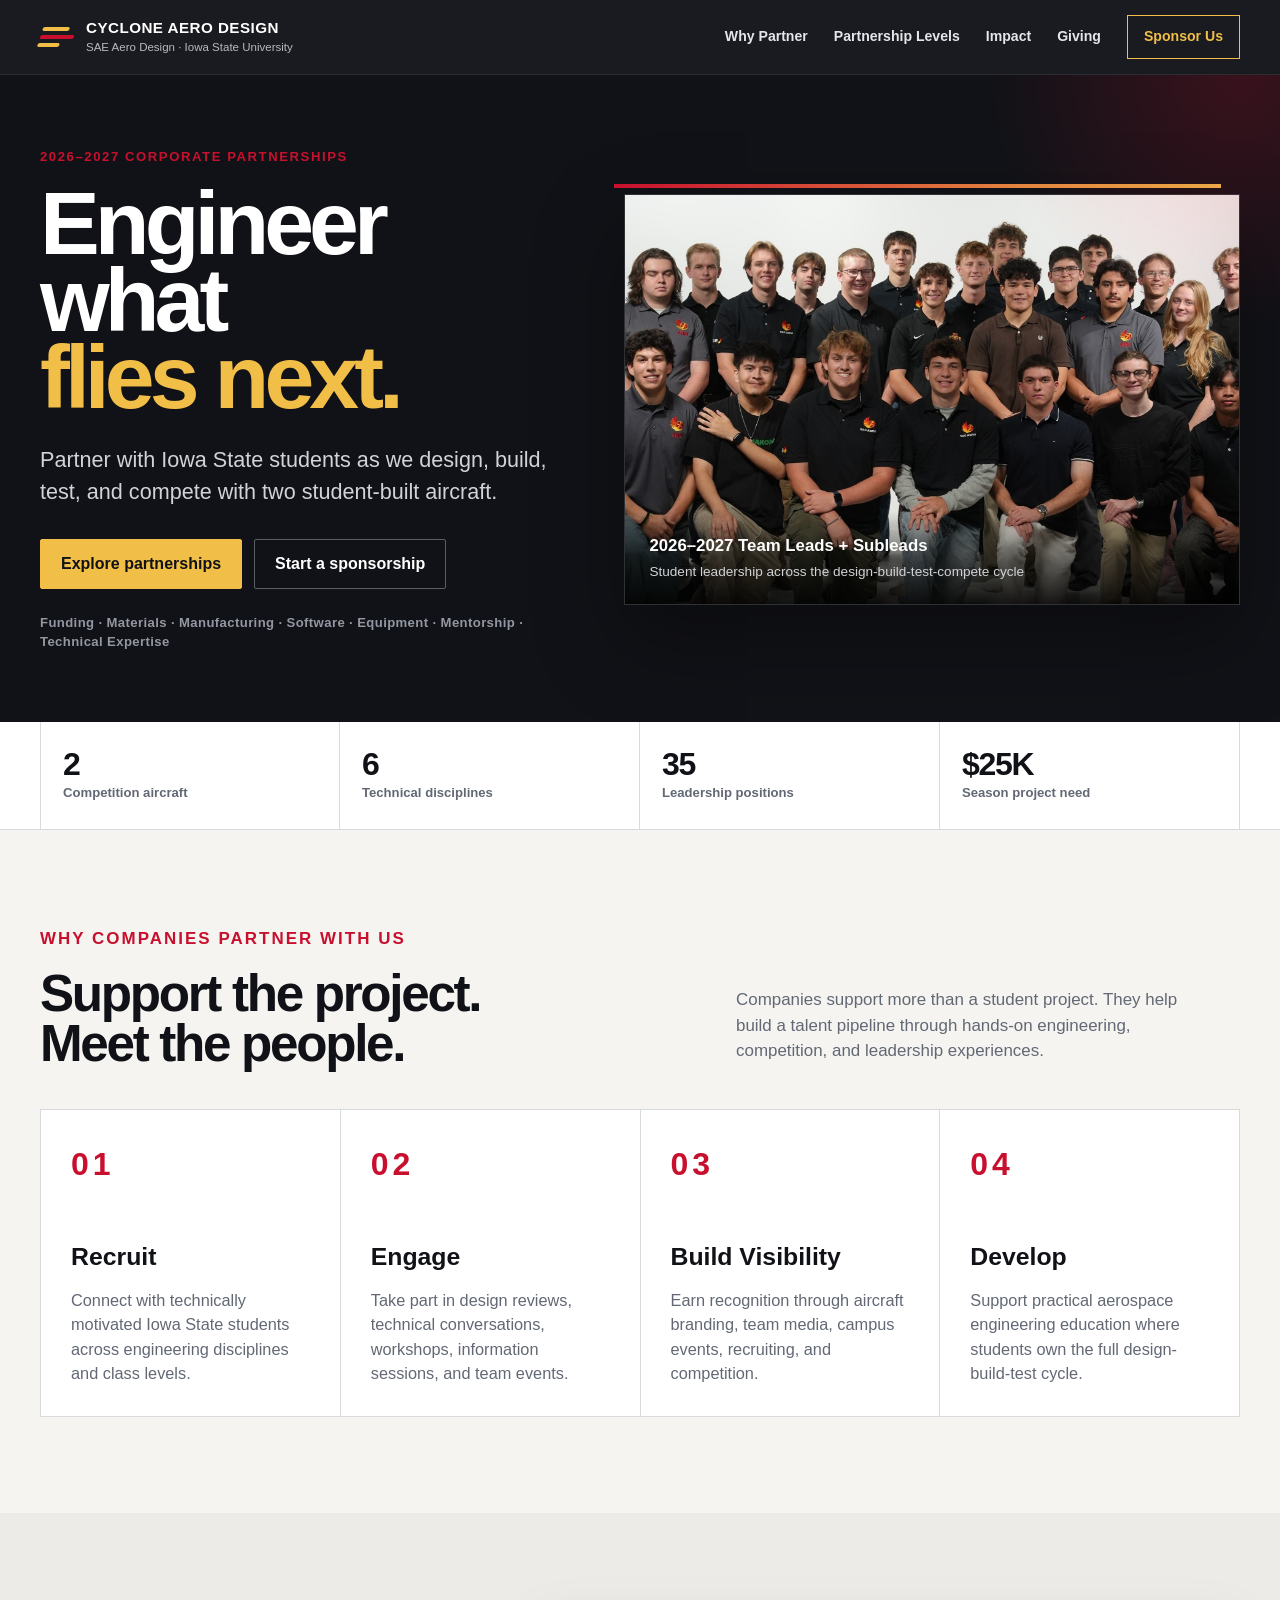
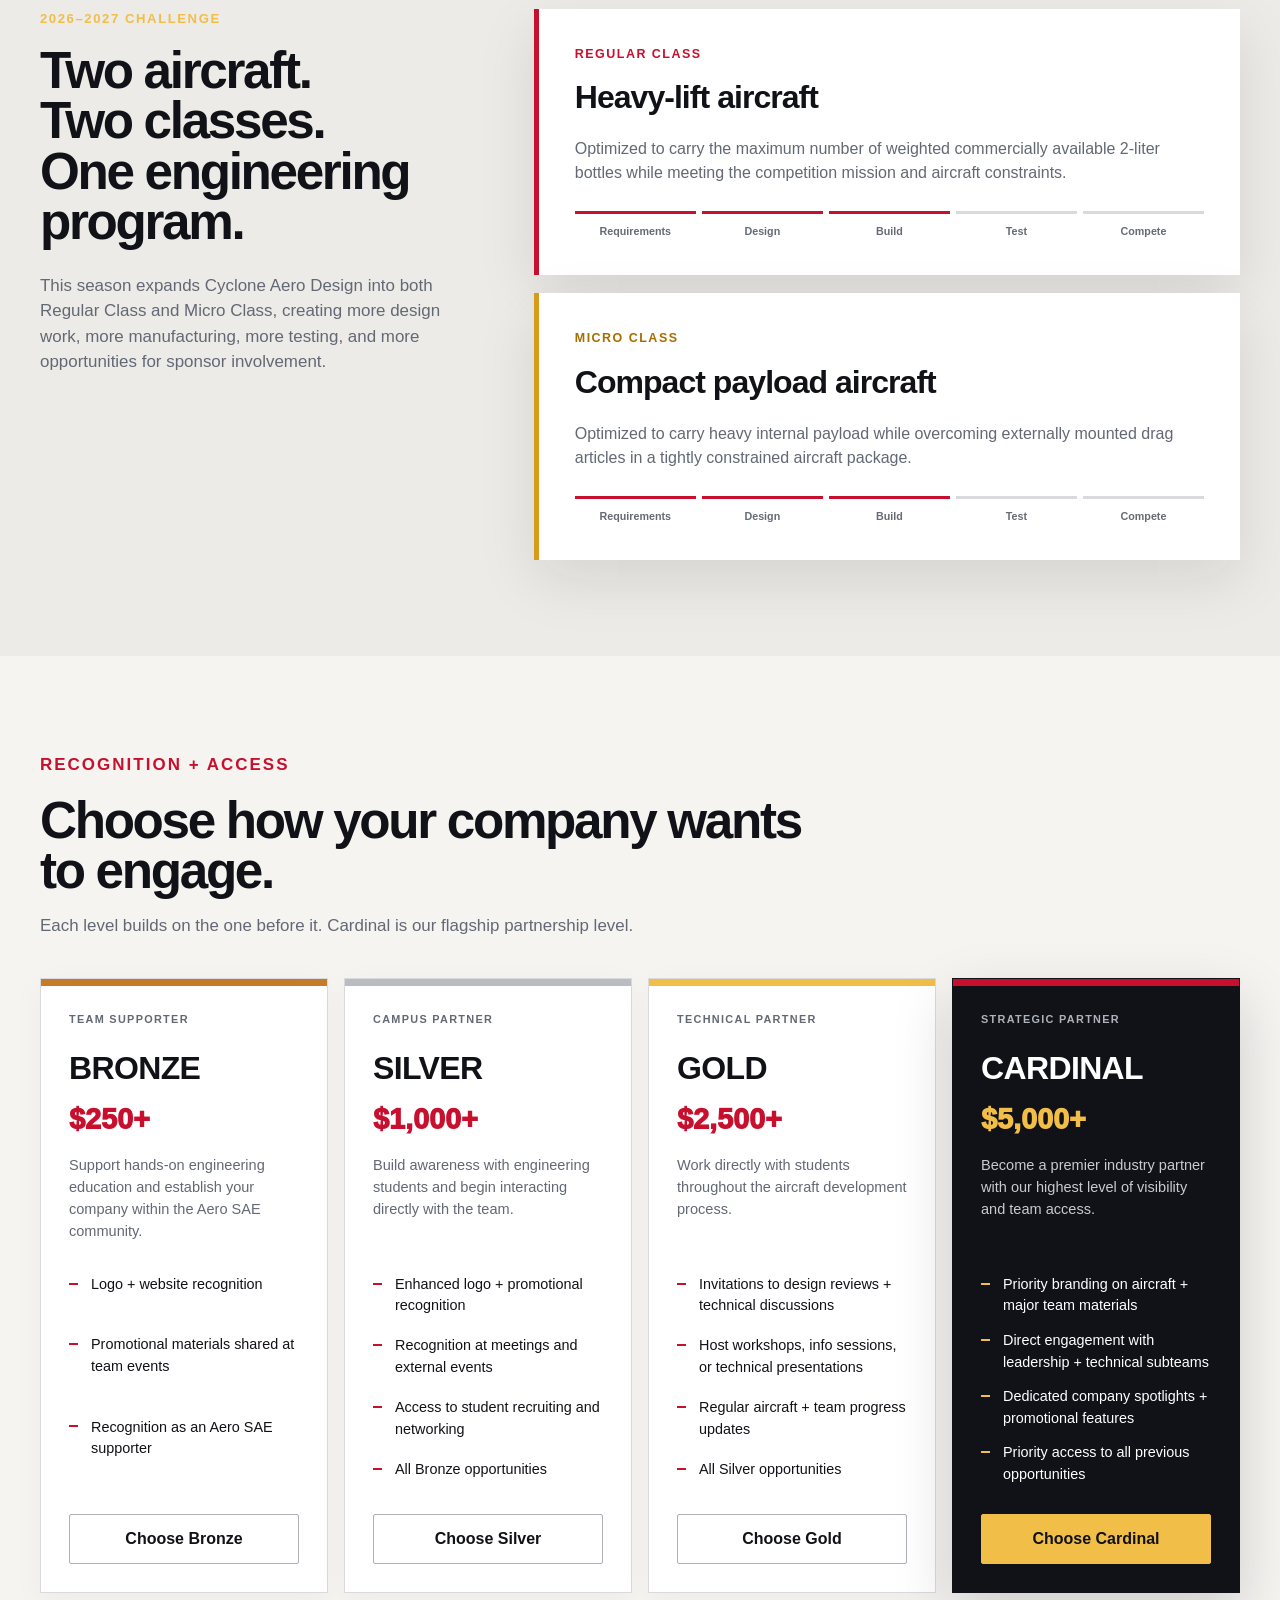
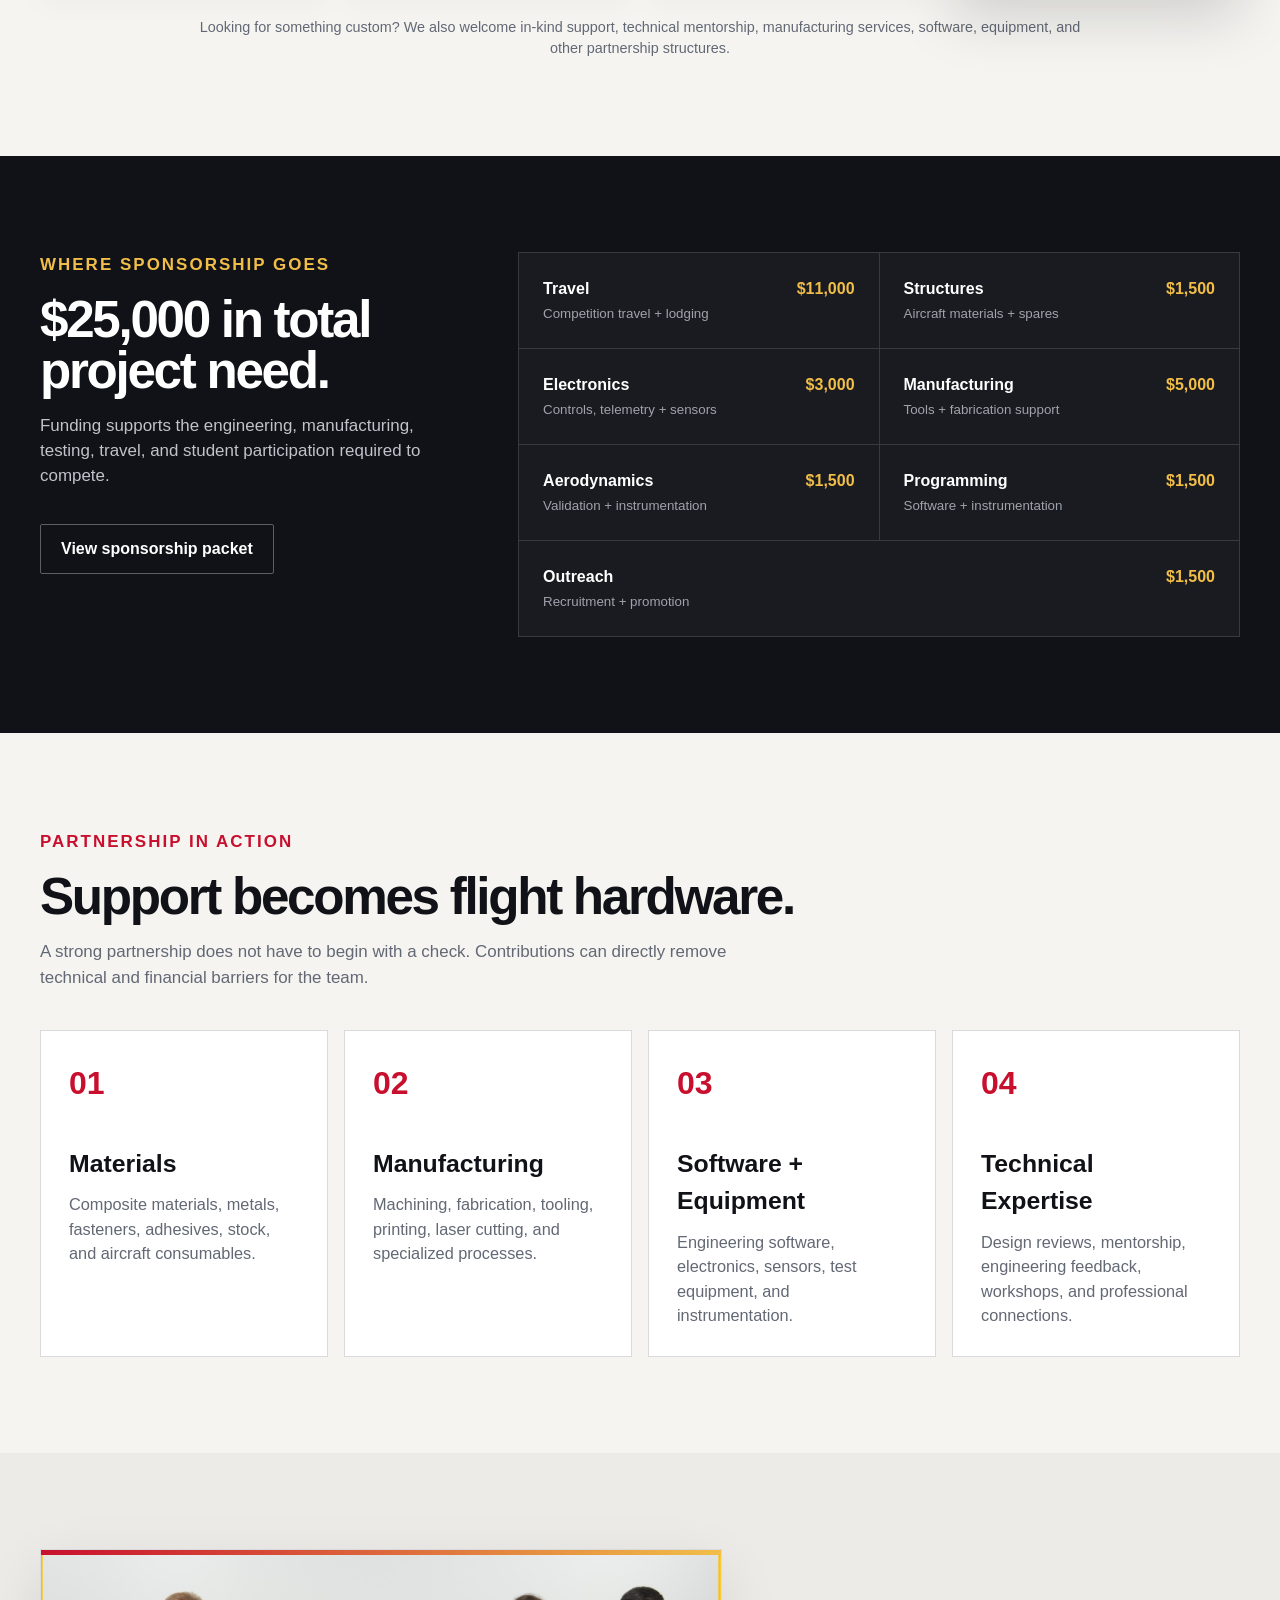
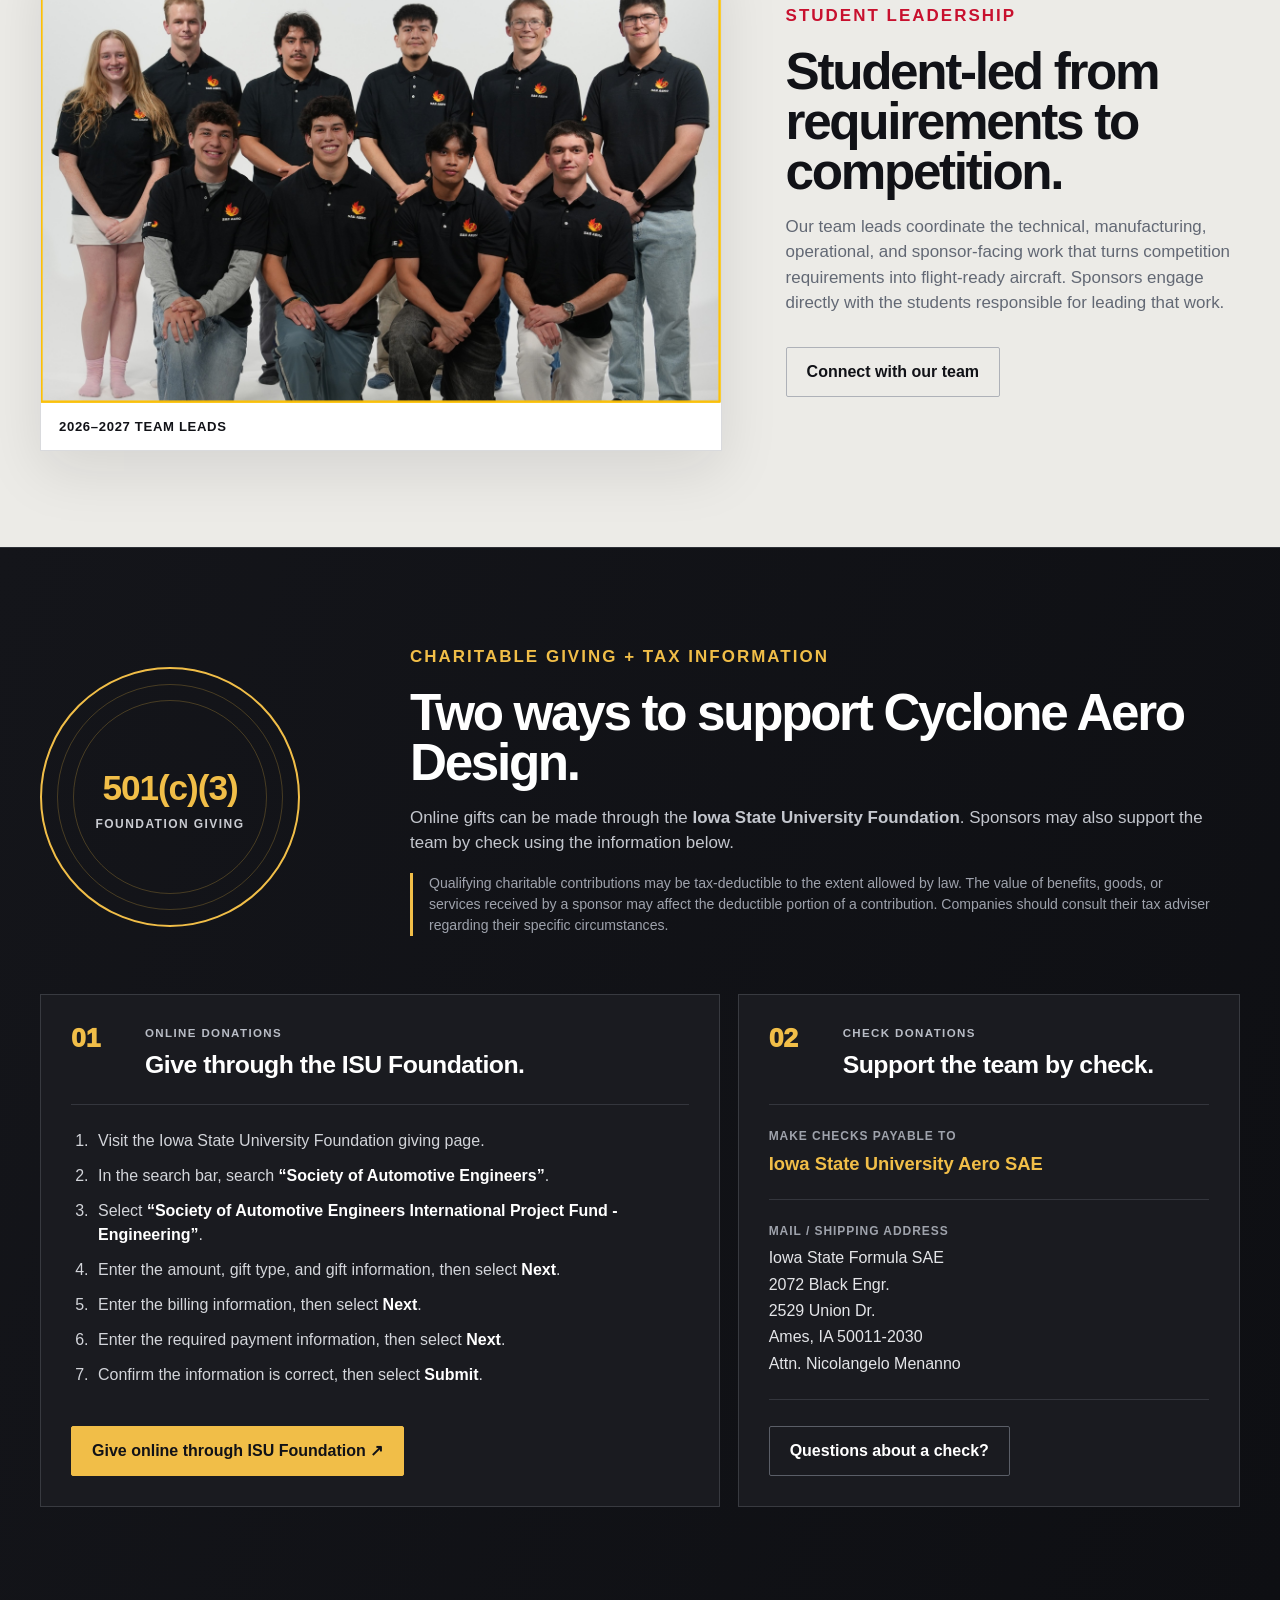
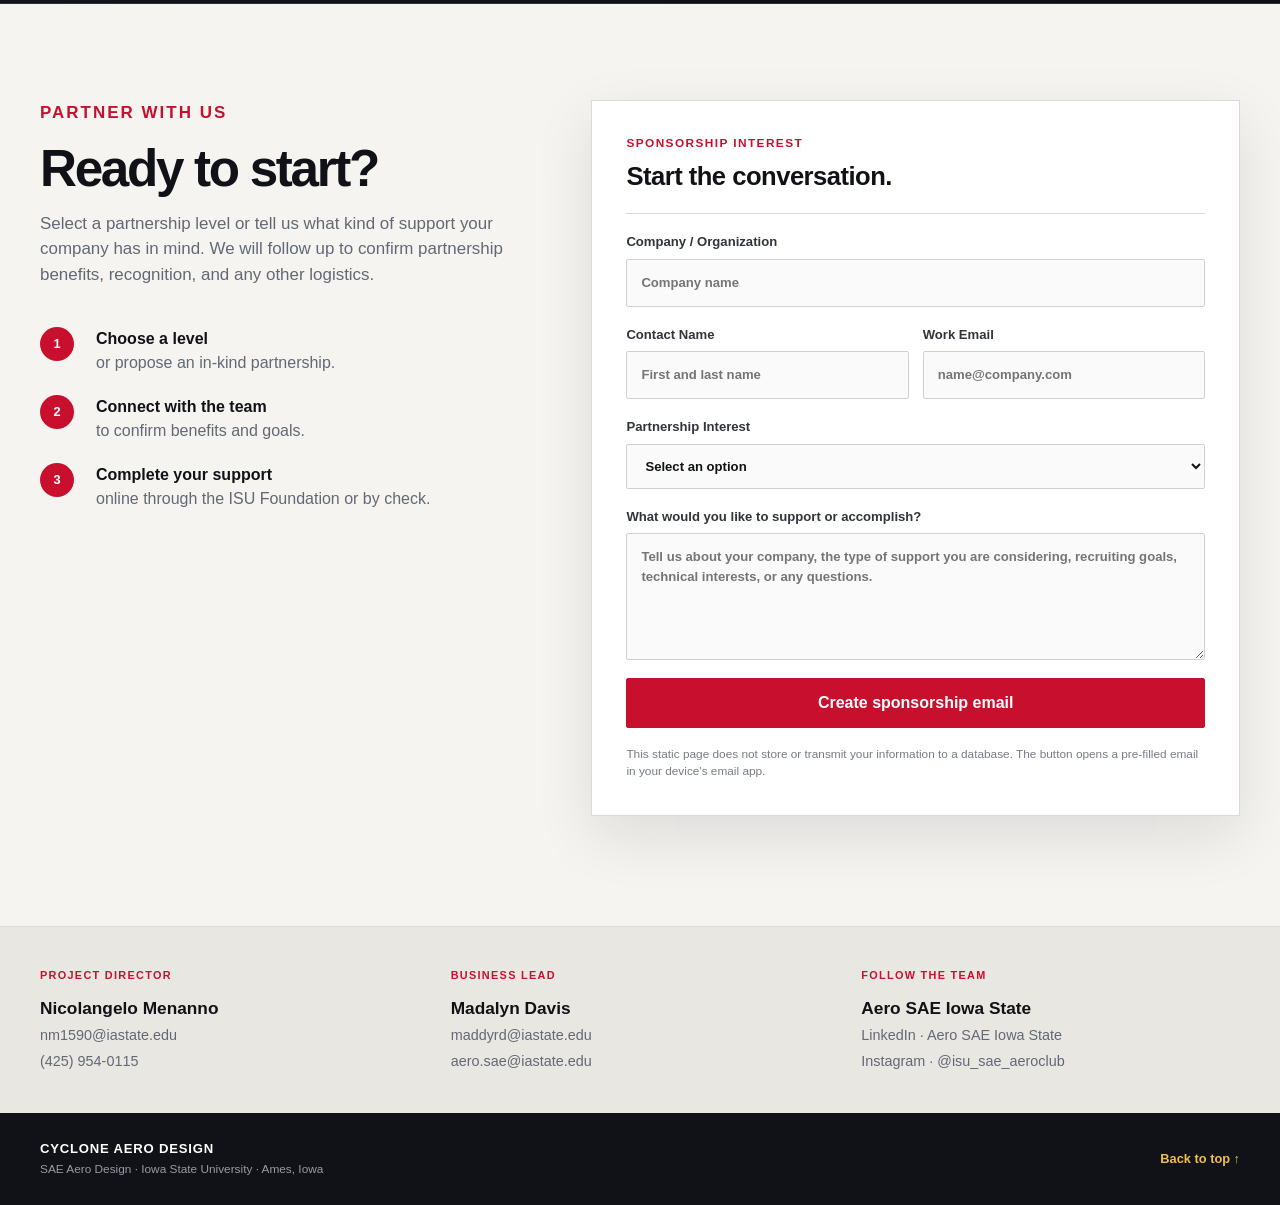
==== commit e926e531: "Use uploaded team leads and subleads photo as homepage hero" ====
--- a/index.html
+++ b/index.html
@@ -47,10 +47,10 @@
         </div>
 
         <figure class="hero-media reveal">
-          <img src="team-at-comp-2025.png" alt="Cyclone Aero Design 2025–2026 competition team with their aircraft in Fort Worth, Texas" />
+          <img src="team-leads-subleads.JPG" alt="Cyclone Aero Design 2026–2027 team leads and subleads" style="object-position: center 35%;" />
           <figcaption>
-            <strong>2025–2026 Competition Team</strong>
-            <span>Fort Worth, Texas · SAE Aero Design Competition</span>
+            <strong>2026–2027 Team Leads + Subleads</strong>
+            <span>Student leadership across the design-build-test-compete cycle</span>
           </figcaption>
         </figure>
       </div>
@@ -416,4 +416,4 @@
 
   <script src="script.js"></script>
 </body>
-</html>
+</html>
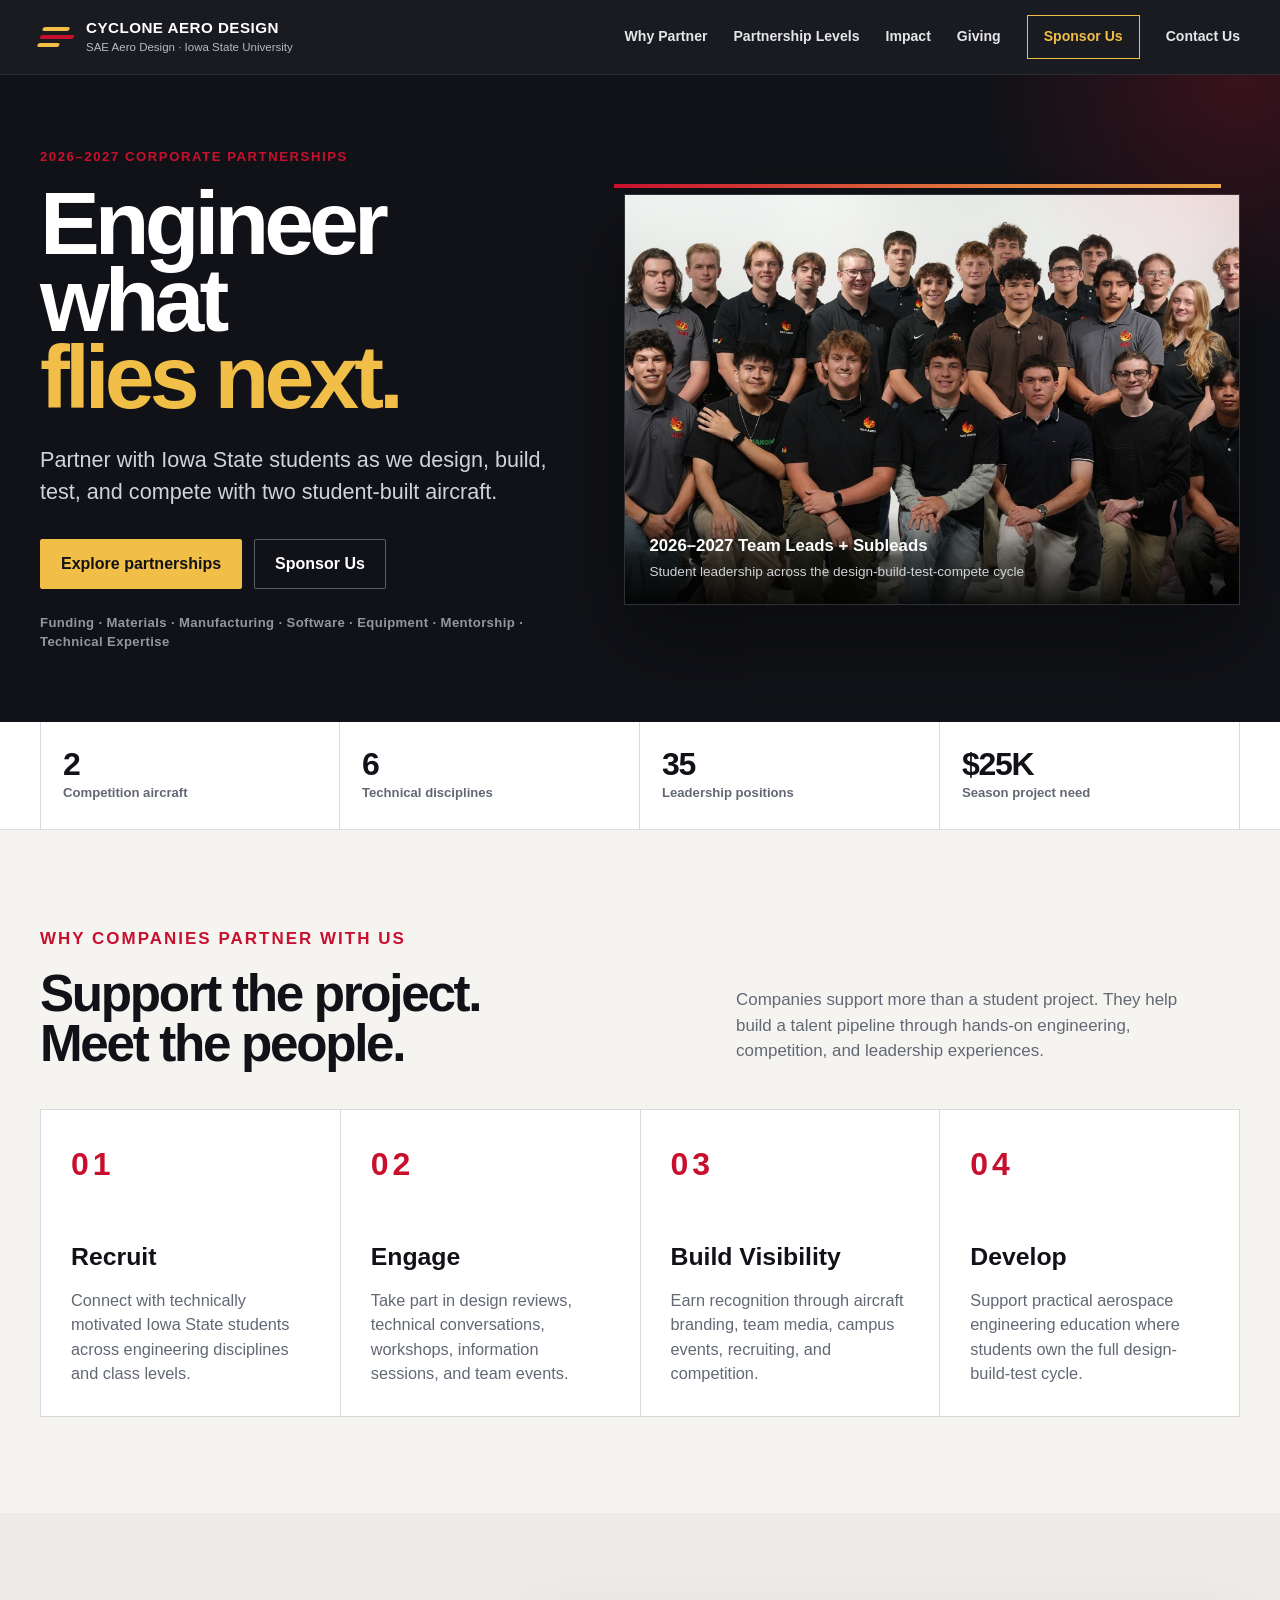
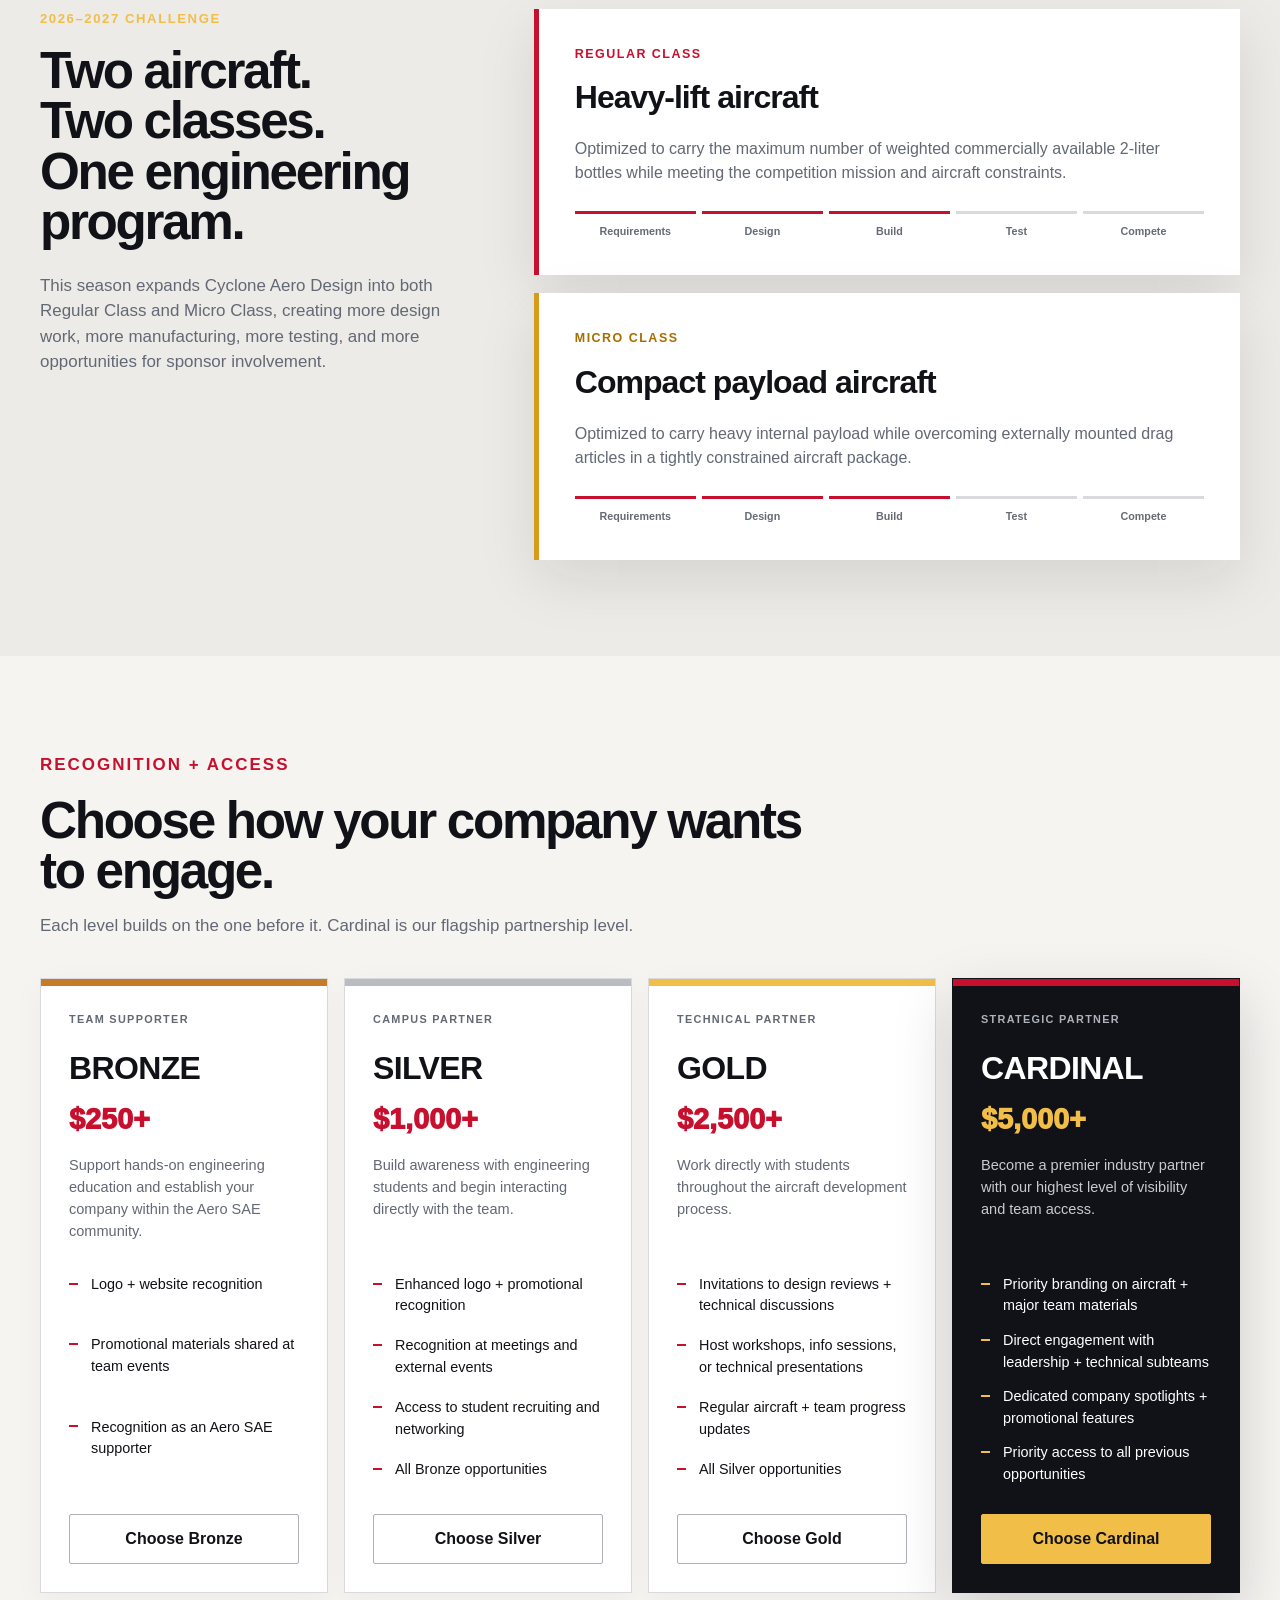
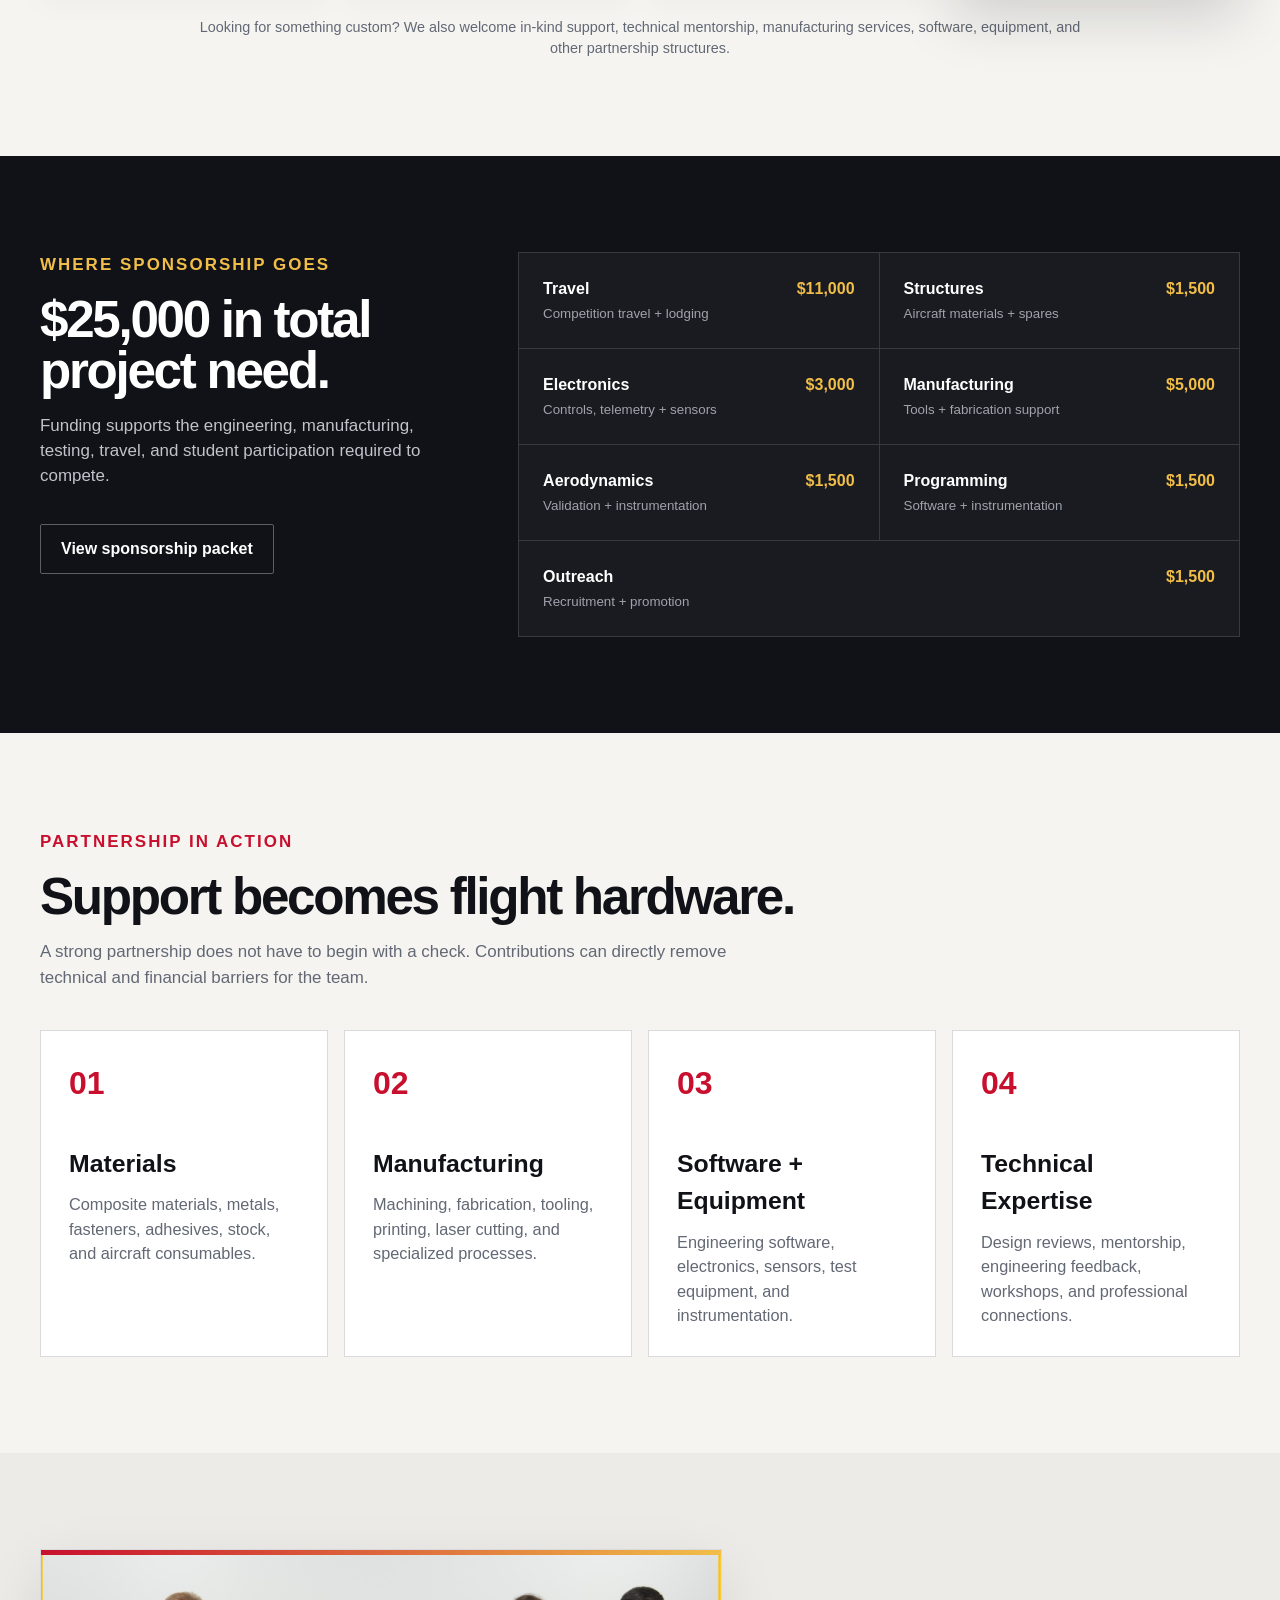
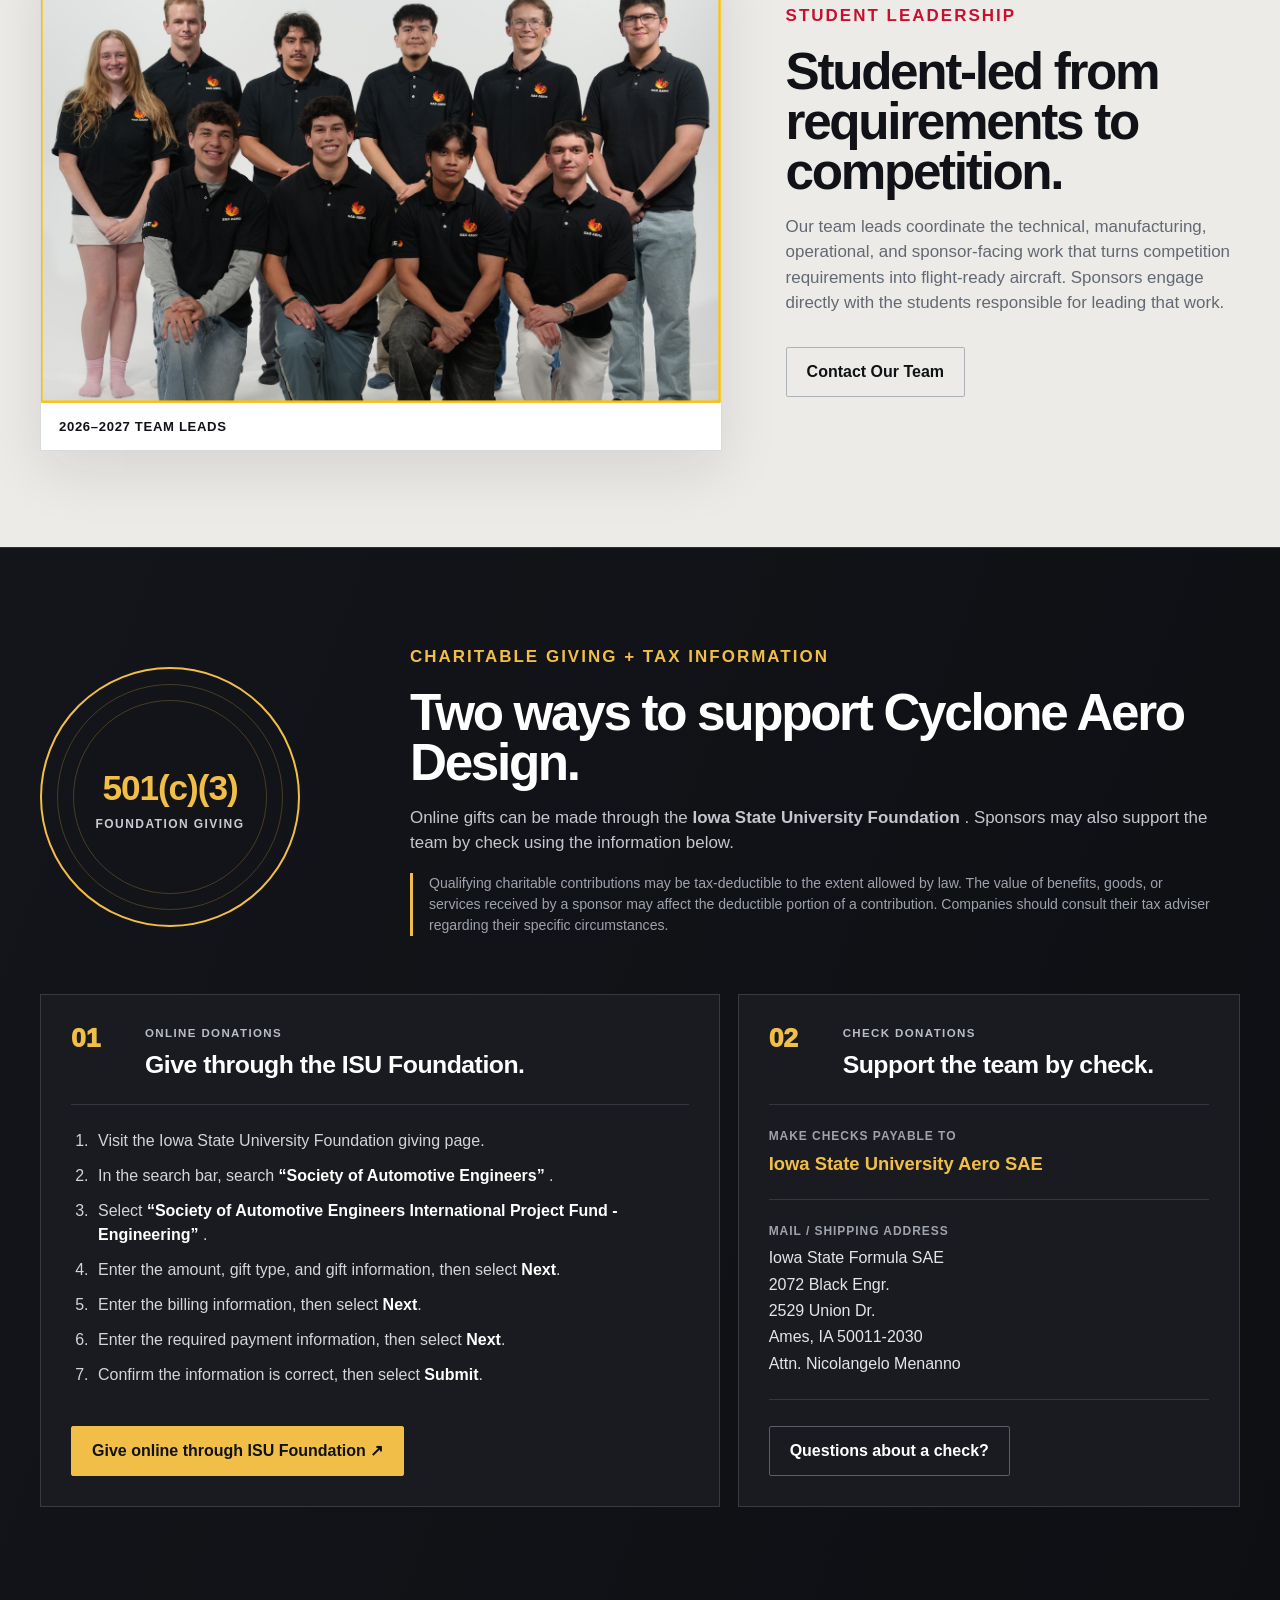
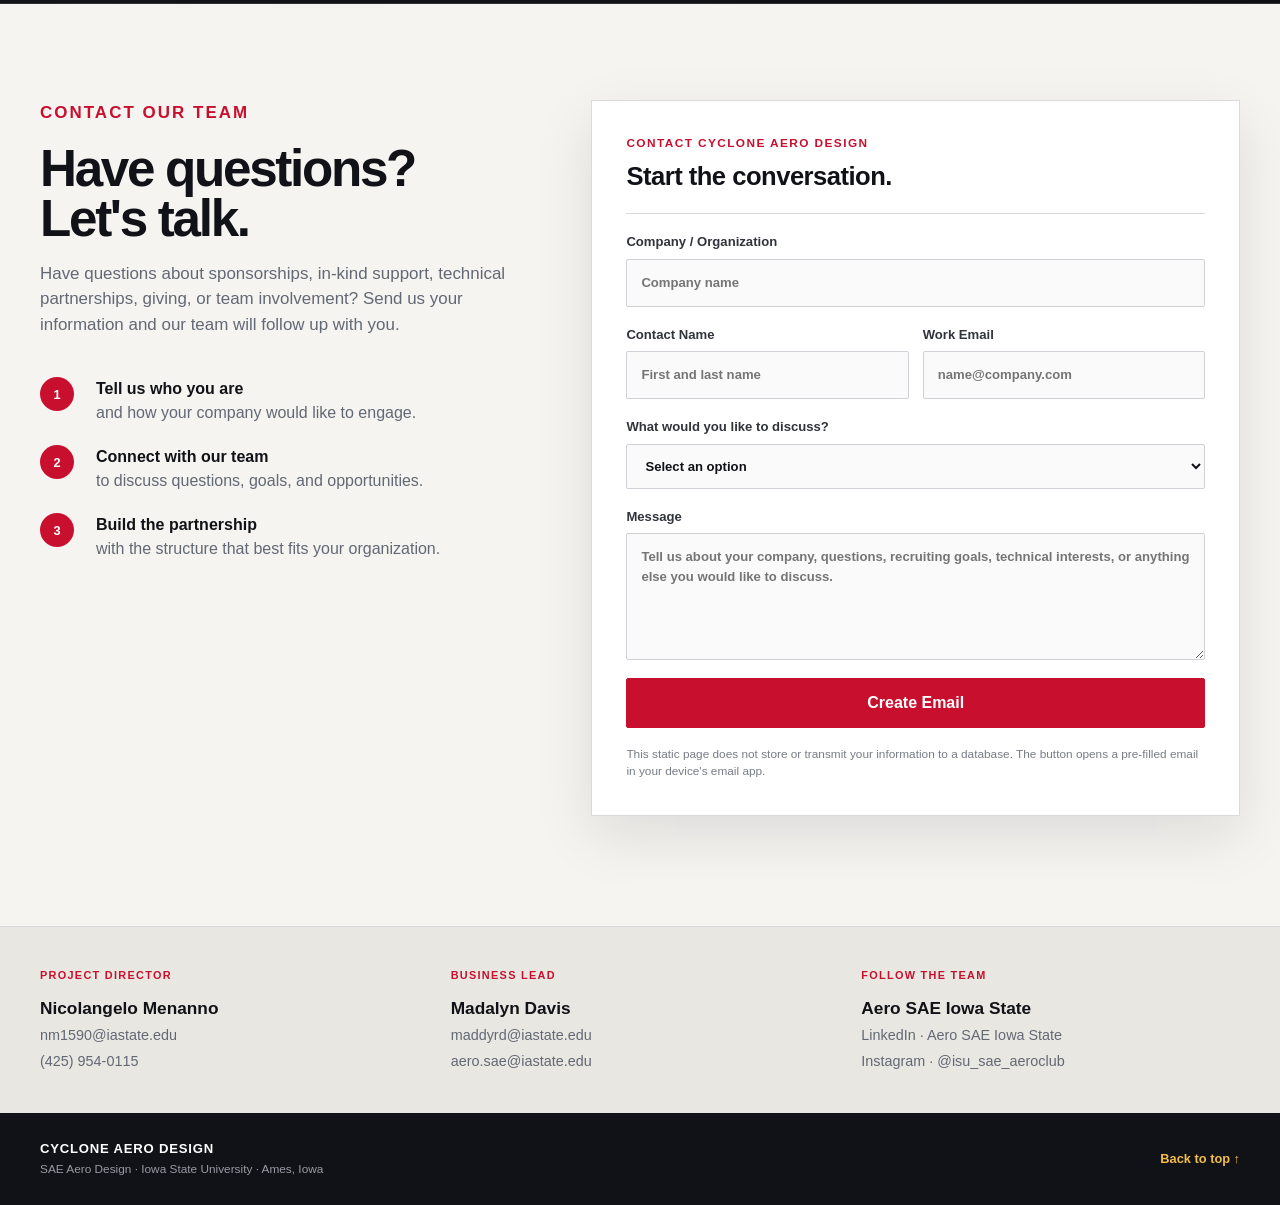
==== commit e87f3985: "Update index.html" ====
--- a/index.html
+++ b/index.html
@@ -3,306 +3,1172 @@
 <head>
   <meta charset="UTF-8" />
   <meta name="viewport" content="width=device-width, initial-scale=1.0" />
-  <meta name="description" content="Partner with Cyclone Aero Design at Iowa State University. Support student-built competition aircraft through funding, materials, manufacturing, software, mentorship, and technical expertise." />
+  <meta
+    name="description"
+    content="Partner with Cyclone Aero Design at Iowa State University. Support student-built competition aircraft through funding, materials, manufacturing, software, mentorship, and technical expertise."
+  />
   <meta name="theme-color" content="#c8102e" />
+
   <title>Partner With Cyclone Aero Design | Iowa State University</title>
+
   <link rel="stylesheet" href="styles.css" />
 </head>
+
 <body>
+
   <a class="skip-link" href="#main">Skip to content</a>
+
+  <!-- =========================
+       HEADER / NAVIGATION
+  ========================== -->
 
   <header class="site-header" id="top">
     <div class="nav-shell">
+
       <a class="brand" href="#top" aria-label="Cyclone Aero Design home">
-        <span class="brand-mark" aria-hidden="true"><span></span><span></span><span></span></span>
+
+        <span class="brand-mark" aria-hidden="true">
+          <span></span>
+          <span></span>
+          <span></span>
+        </span>
+
         <span class="brand-copy">
           <strong>CYCLONE AERO DESIGN</strong>
           <small>SAE Aero Design · Iowa State University</small>
         </span>
+
       </a>
 
-      <button class="menu-button" type="button" aria-expanded="false" aria-controls="primary-nav">Menu</button>
-      <nav class="primary-nav" id="primary-nav" aria-label="Primary navigation">
+      <button
+        class="menu-button"
+        type="button"
+        aria-expanded="false"
+        aria-controls="primary-nav"
+      >
+        Menu
+      </button>
+
+      <nav
+        class="primary-nav"
+        id="primary-nav"
+        aria-label="Primary navigation"
+      >
+
         <a href="#why">Why Partner</a>
+
         <a href="#levels">Partnership Levels</a>
+
         <a href="#impact">Impact</a>
+
         <a href="#tax">Giving</a>
-        <a class="nav-cta" href="#sponsor">Sponsor Us</a>
+
+        <!-- Sponsor buttons go to Giving -->
+        <a class="nav-cta" href="#tax">Sponsor Us</a>
+
+        <!-- Contact is the only navigation link to email form -->
+        <a href="#sponsor">Contact Us</a>
+
       </nav>
+
     </div>
   </header>
 
   <main id="main">
+
+    <!-- =========================
+         HERO
+    ========================== -->
+
     <section class="hero section-dark">
+
       <div class="hero-grid page-shell">
+
         <div class="hero-copy reveal">
-          <p class="eyebrow">2026–2027 CORPORATE PARTNERSHIPS</p>
-          <h1>Engineer what<br /><span>flies next.</span></h1>
-          <p class="hero-lede">Partner with Iowa State students as we design, build, test, and compete with two student-built aircraft.</p>
+
+          <p class="eyebrow">
+            2026–2027 CORPORATE PARTNERSHIPS
+          </p>
+
+          <h1>
+            Engineer what<br />
+            <span>flies next.</span>
+          </h1>
+
+          <p class="hero-lede">
+            Partner with Iowa State students as we design, build, test,
+            and compete with two student-built aircraft.
+          </p>
+
           <div class="button-row">
-            <a class="button button-gold" href="#levels">Explore partnerships</a>
-            <a class="button button-ghost" href="#sponsor">Start a sponsorship</a>
-          </div>
-          <p class="hero-note">Funding · Materials · Manufacturing · Software · Equipment · Mentorship · Technical Expertise</p>
-        </div>
+
+            <a
+              class="button button-gold"
+              href="#levels"
+            >
+              Explore partnerships
+            </a>
+
+            <!-- Goes directly to Giving -->
+            <a
+              class="button button-ghost"
+              href="#tax"
+            >
+              Sponsor Us
+            </a>
+
+          </div>
+
+          <p class="hero-note">
+            Funding · Materials · Manufacturing · Software · Equipment ·
+            Mentorship · Technical Expertise
+          </p>
+
+        </div>
+
 
         <figure class="hero-media reveal">
-          <img src="team-leads-subleads.JPG" alt="Cyclone Aero Design 2026–2027 team leads and subleads" style="object-position: center 35%;" />
+
+          <img
+            src="team-leads-subleads.JPG"
+            alt="Cyclone Aero Design 2026–2027 team leads and subleads"
+            style="object-position: center 35%;"
+          />
+
           <figcaption>
-            <strong>2026–2027 Team Leads + Subleads</strong>
-            <span>Student leadership across the design-build-test-compete cycle</span>
+
+            <strong>
+              2026–2027 Team Leads + Subleads
+            </strong>
+
+            <span>
+              Student leadership across the design-build-test-compete cycle
+            </span>
+
           </figcaption>
+
         </figure>
+
       </div>
+
     </section>
 
-    <section class="stats-strip" aria-label="Team at a glance">
+
+    <!-- =========================
+         STATS
+    ========================== -->
+
+    <section
+      class="stats-strip"
+      aria-label="Team at a glance"
+    >
+
       <div class="page-shell stats-grid">
-        <div><strong>2</strong><span>Competition aircraft</span></div>
-        <div><strong>6</strong><span>Technical disciplines</span></div>
-        <div><strong>35</strong><span>Leadership positions</span></div>
-        <div><strong>$25K</strong><span>Season project need</span></div>
+
+        <div>
+          <strong>2</strong>
+          <span>Competition aircraft</span>
+        </div>
+
+        <div>
+          <strong>6</strong>
+          <span>Technical disciplines</span>
+        </div>
+
+        <div>
+          <strong>35</strong>
+          <span>Leadership positions</span>
+        </div>
+
+        <div>
+          <strong>$25K</strong>
+          <span>Season project need</span>
+        </div>
+
       </div>
+
     </section>
 
-    <section class="section section-light" id="why">
+
+    <!-- =========================
+         WHY PARTNER
+    ========================== -->
+
+    <section
+      class="section section-light"
+      id="why"
+    >
+
       <div class="page-shell">
+
         <div class="section-heading split-heading reveal">
+
           <div>
-            <p class="eyebrow red">WHY COMPANIES PARTNER WITH US</p>
-            <h2>Support the project.<br />Meet the people.</h2>
-          </div>
-          <p>Companies support more than a student project. They help build a talent pipeline through hands-on engineering, competition, and leadership experiences.</p>
-        </div>
+
+            <p class="eyebrow red">
+              WHY COMPANIES PARTNER WITH US
+            </p>
+
+            <h2>
+              Support the project.<br />
+              Meet the people.
+            </h2>
+
+          </div>
+
+          <p>
+            Companies support more than a student project. They help build
+            a talent pipeline through hands-on engineering, competition,
+            and leadership experiences.
+          </p>
+
+        </div>
+
 
         <div class="value-grid">
+
           <article class="value-card reveal">
-            <span class="value-number">01</span>
-            <h3>Recruit</h3>
-            <p>Connect with technically motivated Iowa State students across engineering disciplines and class levels.</p>
+
+            <span class="value-number">
+              01
+            </span>
+
+            <h3>
+              Recruit
+            </h3>
+
+            <p>
+              Connect with technically motivated Iowa State students across
+              engineering disciplines and class levels.
+            </p>
+
           </article>
+
+
           <article class="value-card reveal">
-            <span class="value-number">02</span>
-            <h3>Engage</h3>
-            <p>Take part in design reviews, technical conversations, workshops, information sessions, and team events.</p>
+
+            <span class="value-number">
+              02
+            </span>
+
+            <h3>
+              Engage
+            </h3>
+
+            <p>
+              Take part in design reviews, technical conversations,
+              workshops, information sessions, and team events.
+            </p>
+
           </article>
+
+
           <article class="value-card reveal">
-            <span class="value-number">03</span>
-            <h3>Build Visibility</h3>
-            <p>Earn recognition through aircraft branding, team media, campus events, recruiting, and competition.</p>
+
+            <span class="value-number">
+              03
+            </span>
+
+            <h3>
+              Build Visibility
+            </h3>
+
+            <p>
+              Earn recognition through aircraft branding, team media,
+              campus events, recruiting, and competition.
+            </p>
+
           </article>
+
+
           <article class="value-card reveal">
-            <span class="value-number">04</span>
-            <h3>Develop</h3>
-            <p>Support practical aerospace engineering education where students own the full design-build-test cycle.</p>
+
+            <span class="value-number">
+              04
+            </span>
+
+            <h3>
+              Develop
+            </h3>
+
+            <p>
+              Support practical aerospace engineering education where
+              students own the full design-build-test cycle.
+            </p>
+
           </article>
-        </div>
+
+        </div>
+
       </div>
+
     </section>
 
+
+    <!-- =========================
+         2026–2027 CHALLENGE
+    ========================== -->
+
     <section class="section challenge-section">
+
       <div class="page-shell challenge-grid">
+
         <div class="challenge-copy reveal">
-          <p class="eyebrow gold">2026–2027 CHALLENGE</p>
-          <h2>Two aircraft.<br />Two classes.<br />One engineering program.</h2>
-          <p>This season expands Cyclone Aero Design into both Regular Class and Micro Class, creating more design work, more manufacturing, more testing, and more opportunities for sponsor involvement.</p>
-        </div>
+
+          <p class="eyebrow gold">
+            2026–2027 CHALLENGE
+          </p>
+
+          <h2>
+            Two aircraft.<br />
+            Two classes.<br />
+            One engineering program.
+          </h2>
+
+          <p>
+            This season expands Cyclone Aero Design into both Regular Class
+            and Micro Class, creating more design work, more manufacturing,
+            more testing, and more opportunities for sponsor involvement.
+          </p>
+
+        </div>
+
 
         <div class="challenge-cards">
+
           <article class="challenge-card reveal">
-            <div class="class-label">REGULAR CLASS</div>
-            <h3>Heavy-lift aircraft</h3>
-            <p>Optimized to carry the maximum number of weighted commercially available 2-liter bottles while meeting the competition mission and aircraft constraints.</p>
-            <div class="mini-track"><span>Requirements</span><span>Design</span><span>Build</span><span>Test</span><span>Compete</span></div>
+
+            <div class="class-label">
+              REGULAR CLASS
+            </div>
+
+            <h3>
+              Heavy-lift aircraft
+            </h3>
+
+            <p>
+              Optimized to carry the maximum number of weighted commercially
+              available 2-liter bottles while meeting the competition mission
+              and aircraft constraints.
+            </p>
+
+            <div class="mini-track">
+
+              <span>Requirements</span>
+              <span>Design</span>
+              <span>Build</span>
+              <span>Test</span>
+              <span>Compete</span>
+
+            </div>
+
           </article>
+
+
           <article class="challenge-card reveal">
-            <div class="class-label">MICRO CLASS</div>
-            <h3>Compact payload aircraft</h3>
-            <p>Optimized to carry heavy internal payload while overcoming externally mounted drag articles in a tightly constrained aircraft package.</p>
-            <div class="mini-track"><span>Requirements</span><span>Design</span><span>Build</span><span>Test</span><span>Compete</span></div>
+
+            <div class="class-label">
+              MICRO CLASS
+            </div>
+
+            <h3>
+              Compact payload aircraft
+            </h3>
+
+            <p>
+              Optimized to carry heavy internal payload while overcoming
+              externally mounted drag articles in a tightly constrained
+              aircraft package.
+            </p>
+
+            <div class="mini-track">
+
+              <span>Requirements</span>
+              <span>Design</span>
+              <span>Build</span>
+              <span>Test</span>
+              <span>Compete</span>
+
+            </div>
+
           </article>
-        </div>
+
+        </div>
+
       </div>
+
     </section>
 
-    <section class="section section-light" id="levels">
+
+    <!-- =========================
+         PARTNERSHIP LEVELS
+    ========================== -->
+
+    <section
+      class="section section-light"
+      id="levels"
+    >
+
       <div class="page-shell">
+
         <div class="section-heading reveal">
-          <p class="eyebrow red">RECOGNITION + ACCESS</p>
-          <h2>Choose how your company wants to engage.</h2>
-          <p class="section-intro">Each level builds on the one before it. Cardinal is our flagship partnership level.</p>
-        </div>
+
+          <p class="eyebrow red">
+            RECOGNITION + ACCESS
+          </p>
+
+          <h2>
+            Choose how your company wants to engage.
+          </h2>
+
+          <p class="section-intro">
+            Each level builds on the one before it. Cardinal is our
+            flagship partnership level.
+          </p>
+
+        </div>
+
 
         <div class="tier-grid">
+
+          <!-- BRONZE -->
+
           <article class="tier-card bronze reveal">
+
             <div class="tier-topline"></div>
-            <p class="tier-type">TEAM SUPPORTER</p>
-            <h3>Bronze</h3>
-            <div class="tier-price">$250<span>+</span></div>
-            <p class="tier-purpose">Support hands-on engineering education and establish your company within the Aero SAE community.</p>
+
+            <p class="tier-type">
+              TEAM SUPPORTER
+            </p>
+
+            <h3>
+              Bronze
+            </h3>
+
+            <div class="tier-price">
+              $250<span>+</span>
+            </div>
+
+            <p class="tier-purpose">
+              Support hands-on engineering education and establish your
+              company within the Aero SAE community.
+            </p>
+
             <ul>
-              <li>Logo + website recognition</li>
-              <li>Promotional materials shared at team events</li>
-              <li>Recognition as an Aero SAE supporter</li>
+
+              <li>
+                Logo + website recognition
+              </li>
+
+              <li>
+                Promotional materials shared at team events
+              </li>
+
+              <li>
+                Recognition as an Aero SAE supporter
+              </li>
+
             </ul>
-            <button class="button button-outline tier-button" type="button" data-tier="Bronze ($250+)">Choose Bronze</button>
+
+            <a
+              class="button button-outline tier-button"
+              href="#tax"
+            >
+              Choose Bronze
+            </a>
+
           </article>
 
+
+          <!-- SILVER -->
+
           <article class="tier-card silver reveal">
+
             <div class="tier-topline"></div>
-            <p class="tier-type">CAMPUS PARTNER</p>
-            <h3>Silver</h3>
-            <div class="tier-price">$1,000<span>+</span></div>
-            <p class="tier-purpose">Build awareness with engineering students and begin interacting directly with the team.</p>
+
+            <p class="tier-type">
+              CAMPUS PARTNER
+            </p>
+
+            <h3>
+              Silver
+            </h3>
+
+            <div class="tier-price">
+              $1,000<span>+</span>
+            </div>
+
+            <p class="tier-purpose">
+              Build awareness with engineering students and begin
+              interacting directly with the team.
+            </p>
+
             <ul>
-              <li>Enhanced logo + promotional recognition</li>
-              <li>Recognition at meetings and external events</li>
-              <li>Access to student recruiting and networking</li>
-              <li>All Bronze opportunities</li>
+
+              <li>
+                Enhanced logo + promotional recognition
+              </li>
+
+              <li>
+                Recognition at meetings and external events
+              </li>
+
+              <li>
+                Access to student recruiting and networking
+              </li>
+
+              <li>
+                All Bronze opportunities
+              </li>
+
             </ul>
-            <button class="button button-outline tier-button" type="button" data-tier="Silver ($1,000+)">Choose Silver</button>
+
+            <a
+              class="button button-outline tier-button"
+              href="#tax"
+            >
+              Choose Silver
+            </a>
+
           </article>
 
+
+          <!-- GOLD -->
+
           <article class="tier-card gold reveal">
+
             <div class="tier-topline"></div>
-            <p class="tier-type">TECHNICAL PARTNER</p>
-            <h3>Gold</h3>
-            <div class="tier-price">$2,500<span>+</span></div>
-            <p class="tier-purpose">Work directly with students throughout the aircraft development process.</p>
+
+            <p class="tier-type">
+              TECHNICAL PARTNER
+            </p>
+
+            <h3>
+              Gold
+            </h3>
+
+            <div class="tier-price">
+              $2,500<span>+</span>
+            </div>
+
+            <p class="tier-purpose">
+              Work directly with students throughout the aircraft
+              development process.
+            </p>
+
             <ul>
-              <li>Invitations to design reviews + technical discussions</li>
-              <li>Host workshops, info sessions, or technical presentations</li>
-              <li>Regular aircraft + team progress updates</li>
-              <li>All Silver opportunities</li>
+
+              <li>
+                Invitations to design reviews + technical discussions
+              </li>
+
+              <li>
+                Host workshops, info sessions, or technical presentations
+              </li>
+
+              <li>
+                Regular aircraft + team progress updates
+              </li>
+
+              <li>
+                All Silver opportunities
+              </li>
+
             </ul>
-            <button class="button button-outline tier-button" type="button" data-tier="Gold ($2,500+)">Choose Gold</button>
+
+            <a
+              class="button button-outline tier-button"
+              href="#tax"
+            >
+              Choose Gold
+            </a>
+
           </article>
 
+
+          <!-- CARDINAL -->
+
           <article class="tier-card cardinal reveal">
+
             <div class="tier-topline"></div>
-            <p class="tier-type">STRATEGIC PARTNER</p>
-            <h3>Cardinal</h3>
-            <div class="tier-price">$5,000<span>+</span></div>
-            <p class="tier-purpose">Become a premier industry partner with our highest level of visibility and team access.</p>
+
+            <p class="tier-type">
+              STRATEGIC PARTNER
+            </p>
+
+            <h3>
+              Cardinal
+            </h3>
+
+            <div class="tier-price">
+              $5,000<span>+</span>
+            </div>
+
+            <p class="tier-purpose">
+              Become a premier industry partner with our highest level
+              of visibility and team access.
+            </p>
+
             <ul>
-              <li>Priority branding on aircraft + major team materials</li>
-              <li>Direct engagement with leadership + technical subteams</li>
-              <li>Dedicated company spotlights + promotional features</li>
-              <li>Priority access to all previous opportunities</li>
+
+              <li>
+                Priority branding on aircraft + major team materials
+              </li>
+
+              <li>
+                Direct engagement with leadership + technical subteams
+              </li>
+
+              <li>
+                Dedicated company spotlights + promotional features
+              </li>
+
+              <li>
+                Priority access to all previous opportunities
+              </li>
+
             </ul>
-            <button class="button button-gold tier-button" type="button" data-tier="Cardinal ($5,000+)">Choose Cardinal</button>
+
+            <a
+              class="button button-gold tier-button"
+              href="#tax"
+            >
+              Choose Cardinal
+            </a>
+
           </article>
-        </div>
-
-        <p class="tier-note">Looking for something custom? We also welcome in-kind support, technical mentorship, manufacturing services, software, equipment, and other partnership structures.</p>
+
+        </div>
+
+
+        <p class="tier-note">
+          Looking for something custom? We also welcome in-kind support,
+          technical mentorship, manufacturing services, software,
+          equipment, and other partnership structures.
+        </p>
+
       </div>
+
     </section>
 
-    <section class="section impact-section" id="impact">
+
+    <!-- =========================
+         WHERE SPONSORSHIP GOES
+    ========================== -->
+
+    <section
+      class="section impact-section"
+      id="impact"
+    >
+
       <div class="page-shell impact-layout">
+
         <div class="impact-copy reveal">
-          <p class="eyebrow gold">WHERE SPONSORSHIP GOES</p>
-          <h2>$25,000 in total project need.</h2>
-          <p>Funding supports the engineering, manufacturing, testing, travel, and student participation required to compete.</p>
-          <a class="button button-ghost" href="New%20Sponsorship%20Package.pdf" target="_blank" rel="noopener noreferrer">View sponsorship packet</a>
-        </div>
-
-        <div class="budget-grid reveal" aria-label="2026–2027 sponsorship budget">
-          <div class="budget-item"><span>Travel</span><strong>$11,000</strong><small>Competition travel + lodging</small></div>
-          <div class="budget-item"><span>Structures</span><strong>$1,500</strong><small>Aircraft materials + spares</small></div>
-          <div class="budget-item"><span>Electronics</span><strong>$3,000</strong><small>Controls, telemetry + sensors</small></div>
-          <div class="budget-item"><span>Manufacturing</span><strong>$5,000</strong><small>Tools + fabrication support</small></div>
-          <div class="budget-item"><span>Aerodynamics</span><strong>$1,500</strong><small>Validation + instrumentation</small></div>
-          <div class="budget-item"><span>Programming</span><strong>$1,500</strong><small>Software + instrumentation</small></div>
-          <div class="budget-item"><span>Outreach</span><strong>$1,500</strong><small>Recruitment + promotion</small></div>
-        </div>
+
+          <p class="eyebrow gold">
+            WHERE SPONSORSHIP GOES
+          </p>
+
+          <h2>
+            $25,000 in total project need.
+          </h2>
+
+          <p>
+            Funding supports the engineering, manufacturing, testing,
+            travel, and student participation required to compete.
+          </p>
+
+          <a
+            class="button button-ghost"
+            href="New%20Sponsorship%20Package.pdf"
+            target="_blank"
+            rel="noopener noreferrer"
+          >
+            View sponsorship packet
+          </a>
+
+        </div>
+
+
+        <div
+          class="budget-grid reveal"
+          aria-label="2026–2027 sponsorship budget"
+        >
+
+          <div class="budget-item">
+
+            <span>
+              Travel
+            </span>
+
+            <strong>
+              $11,000
+            </strong>
+
+            <small>
+              Competition travel + lodging
+            </small>
+
+          </div>
+
+
+          <div class="budget-item">
+
+            <span>
+              Structures
+            </span>
+
+            <strong>
+              $1,500
+            </strong>
+
+            <small>
+              Aircraft materials + spares
+            </small>
+
+          </div>
+
+
+          <div class="budget-item">
+
+            <span>
+              Electronics
+            </span>
+
+            <strong>
+              $3,000
+            </strong>
+
+            <small>
+              Controls, telemetry + sensors
+            </small>
+
+          </div>
+
+
+          <div class="budget-item">
+
+            <span>
+              Manufacturing
+            </span>
+
+            <strong>
+              $5,000
+            </strong>
+
+            <small>
+              Tools + fabrication support
+            </small>
+
+          </div>
+
+
+          <div class="budget-item">
+
+            <span>
+              Aerodynamics
+            </span>
+
+            <strong>
+              $1,500
+            </strong>
+
+            <small>
+              Validation + instrumentation
+            </small>
+
+          </div>
+
+
+          <div class="budget-item">
+
+            <span>
+              Programming
+            </span>
+
+            <strong>
+              $1,500
+            </strong>
+
+            <small>
+              Software + instrumentation
+            </small>
+
+          </div>
+
+
+          <div class="budget-item">
+
+            <span>
+              Outreach
+            </span>
+
+            <strong>
+              $1,500
+            </strong>
+
+            <small>
+              Recruitment + promotion
+            </small>
+
+          </div>
+
+        </div>
+
       </div>
+
     </section>
 
+
+    <!-- =========================
+         IN-KIND SUPPORT
+    ========================== -->
+
     <section class="section section-light in-kind-section">
+
       <div class="page-shell">
+
         <div class="section-heading reveal">
-          <p class="eyebrow red">PARTNERSHIP IN ACTION</p>
-          <h2>Support becomes flight hardware.</h2>
-          <p class="section-intro">A strong partnership does not have to begin with a check. Contributions can directly remove technical and financial barriers for the team.</p>
-        </div>
+
+          <p class="eyebrow red">
+            PARTNERSHIP IN ACTION
+          </p>
+
+          <h2>
+            Support becomes flight hardware.
+          </h2>
+
+          <p class="section-intro">
+            A strong partnership does not have to begin with a check.
+            Contributions can directly remove technical and financial
+            barriers for the team.
+          </p>
+
+        </div>
+
 
         <div class="support-grid">
-          <div class="support-card reveal"><span>01</span><h3>Materials</h3><p>Composite materials, metals, fasteners, adhesives, stock, and aircraft consumables.</p></div>
-          <div class="support-card reveal"><span>02</span><h3>Manufacturing</h3><p>Machining, fabrication, tooling, printing, laser cutting, and specialized processes.</p></div>
-          <div class="support-card reveal"><span>03</span><h3>Software + Equipment</h3><p>Engineering software, electronics, sensors, test equipment, and instrumentation.</p></div>
-          <div class="support-card reveal"><span>04</span><h3>Technical Expertise</h3><p>Design reviews, mentorship, engineering feedback, workshops, and professional connections.</p></div>
-        </div>
+
+          <div class="support-card reveal">
+
+            <span>
+              01
+            </span>
+
+            <h3>
+              Materials
+            </h3>
+
+            <p>
+              Composite materials, metals, fasteners, adhesives, stock,
+              and aircraft consumables.
+            </p>
+
+          </div>
+
+
+          <div class="support-card reveal">
+
+            <span>
+              02
+            </span>
+
+            <h3>
+              Manufacturing
+            </h3>
+
+            <p>
+              Machining, fabrication, tooling, printing, laser cutting,
+              and specialized processes.
+            </p>
+
+          </div>
+
+
+          <div class="support-card reveal">
+
+            <span>
+              03
+            </span>
+
+            <h3>
+              Software + Equipment
+            </h3>
+
+            <p>
+              Engineering software, electronics, sensors, test equipment,
+              and instrumentation.
+            </p>
+
+          </div>
+
+
+          <div class="support-card reveal">
+
+            <span>
+              04
+            </span>
+
+            <h3>
+              Technical Expertise
+            </h3>
+
+            <p>
+              Design reviews, mentorship, engineering feedback, workshops,
+              and professional connections.
+            </p>
+
+          </div>
+
+        </div>
+
       </div>
+
     </section>
 
+
+    <!-- =========================
+         LEADERSHIP
+    ========================== -->
+
     <section class="section leadership-section">
+
       <div class="page-shell leadership-layout">
+
         <figure class="leadership-media reveal">
-          <img src="team-leads.jpg" alt="Cyclone Aero Design 2026–2027 team leads" />
-          <figcaption>2026–2027 Team Leads</figcaption>
+
+          <img
+            src="team-leads.jpg"
+            alt="Cyclone Aero Design 2026–2027 team leads"
+          />
+
+          <figcaption>
+            2026–2027 Team Leads
+          </figcaption>
+
         </figure>
+
+
         <div class="leadership-copy reveal">
-          <p class="eyebrow red">STUDENT LEADERSHIP</p>
-          <h2>Student-led from requirements to competition.</h2>
-          <p>Our team leads coordinate the technical, manufacturing, operational, and sponsor-facing work that turns competition requirements into flight-ready aircraft. Sponsors engage directly with the students responsible for leading that work.</p>
-          <a class="button button-outline" href="#sponsor">Connect with our team</a>
-        </div>
+
+          <p class="eyebrow red">
+            STUDENT LEADERSHIP
+          </p>
+
+          <h2>
+            Student-led from requirements to competition.
+          </h2>
+
+          <p>
+            Our team leads coordinate the technical, manufacturing,
+            operational, and sponsor-facing work that turns competition
+            requirements into flight-ready aircraft. Sponsors engage
+            directly with the students responsible for leading that work.
+          </p>
+
+          <!-- Contact button goes to email section -->
+          <a
+            class="button button-outline"
+            href="#sponsor"
+          >
+            Contact Our Team
+          </a>
+
+        </div>
+
       </div>
+
     </section>
 
-    <section class="section tax-section" id="tax">
+
+    <!-- =========================
+         GIVING SECTION
+    ========================== -->
+
+    <section
+      class="section tax-section"
+      id="tax"
+    >
+
       <div class="page-shell">
+
         <div class="giving-top">
-          <div class="tax-badge reveal" aria-hidden="true">
-            <strong>501(c)(3)</strong>
-            <span>Foundation Giving</span>
-          </div>
+
+          <div
+            class="tax-badge reveal"
+            aria-hidden="true"
+          >
+
+            <strong>
+              501(c)(3)
+            </strong>
+
+            <span>
+              Foundation Giving
+            </span>
+
+          </div>
+
+
           <div class="tax-copy reveal">
-            <p class="eyebrow gold">CHARITABLE GIVING + TAX INFORMATION</p>
-            <h2>Two ways to support Cyclone Aero Design.</h2>
-            <p>Online gifts can be made through the <strong>Iowa State University Foundation</strong>. Sponsors may also support the team by check using the information below.</p>
-            <p class="tax-disclaimer">Qualifying charitable contributions may be tax-deductible to the extent allowed by law. The value of benefits, goods, or services received by a sponsor may affect the deductible portion of a contribution. Companies should consult their tax adviser regarding their specific circumstances.</p>
-          </div>
-        </div>
+
+            <p class="eyebrow gold">
+              CHARITABLE GIVING + TAX INFORMATION
+            </p>
+
+            <h2>
+              Two ways to support Cyclone Aero Design.
+            </h2>
+
+            <p>
+              Online gifts can be made through the
+              <strong>
+                Iowa State University Foundation
+              </strong>.
+              Sponsors may also support the team by check using the
+              information below.
+            </p>
+
+            <p class="tax-disclaimer">
+              Qualifying charitable contributions may be tax-deductible
+              to the extent allowed by law. The value of benefits, goods,
+              or services received by a sponsor may affect the deductible
+              portion of a contribution. Companies should consult their
+              tax adviser regarding their specific circumstances.
+            </p>
+
+          </div>
+
+        </div>
+
 
         <div class="giving-grid">
+
+          <!-- ONLINE DONATIONS -->
+
           <article class="giving-card reveal">
+
             <div class="giving-card-head">
-              <span class="giving-number">01</span>
+
+              <span class="giving-number">
+                01
+              </span>
+
               <div>
-                <p class="giving-label">ONLINE DONATIONS</p>
-                <h3>Give through the ISU Foundation.</h3>
+
+                <p class="giving-label">
+                  ONLINE DONATIONS
+                </p>
+
+                <h3>
+                  Give through the ISU Foundation.
+                </h3>
+
               </div>
+
             </div>
+
+
             <ol class="giving-steps">
-              <li>Visit the Iowa State University Foundation giving page.</li>
-              <li>In the search bar, search <strong>“Society of Automotive Engineers”</strong>.</li>
-              <li>Select <strong>“Society of Automotive Engineers International Project Fund - Engineering”</strong>.</li>
-              <li>Enter the amount, gift type, and gift information, then select <strong>Next</strong>.</li>
-              <li>Enter the billing information, then select <strong>Next</strong>.</li>
-              <li>Enter the required payment information, then select <strong>Next</strong>.</li>
-              <li>Confirm the information is correct, then select <strong>Submit</strong>.</li>
+
+              <li>
+                Visit the Iowa State University Foundation giving page.
+              </li>
+
+              <li>
+                In the search bar, search
+                <strong>
+                  “Society of Automotive Engineers”
+                </strong>.
+              </li>
+
+              <li>
+                Select
+                <strong>
+                  “Society of Automotive Engineers International Project
+                  Fund - Engineering”
+                </strong>.
+              </li>
+
+              <li>
+                Enter the amount, gift type, and gift information,
+                then select <strong>Next</strong>.
+              </li>
+
+              <li>
+                Enter the billing information,
+                then select <strong>Next</strong>.
+              </li>
+
+              <li>
+                Enter the required payment information,
+                then select <strong>Next</strong>.
+              </li>
+
+              <li>
+                Confirm the information is correct,
+                then select <strong>Submit</strong>.
+              </li>
+
             </ol>
-            <a class="button button-gold" href="https://www.foundation.iastate.edu/s/give" target="_blank" rel="noopener noreferrer">Give online through ISU Foundation ↗</a>
+
+
+            <a
+              class="button button-gold"
+              href="https://www.foundation.iastate.edu/s/give"
+              target="_blank"
+              rel="noopener noreferrer"
+            >
+              Give online through ISU Foundation ↗
+            </a>
+
           </article>
 
+
+          <!-- CHECK DONATIONS -->
+
           <article class="giving-card check-card reveal">
+
             <div class="giving-card-head">
-              <span class="giving-number">02</span>
+
+              <span class="giving-number">
+                02
+              </span>
+
               <div>
-                <p class="giving-label">CHECK DONATIONS</p>
-                <h3>Support the team by check.</h3>
+
+                <p class="giving-label">
+                  CHECK DONATIONS
+                </p>
+
+                <h3>
+                  Support the team by check.
+                </h3>
+
               </div>
+
             </div>
 
+
             <div class="check-detail">
-              <span>Make checks payable to</span>
-              <strong>Iowa State University Aero SAE</strong>
+
+              <span>
+                Make checks payable to
+              </span>
+
+              <strong>
+                Iowa State University Aero SAE
+              </strong>
+
             </div>
 
+
             <div class="check-detail">
-              <span>Mail / shipping address</span>
+
+              <span>
+                Mail / shipping address
+              </span>
+
               <address>
                 Iowa State Formula SAE<br />
                 2072 Black Engr.<br />
@@ -310,110 +1176,380 @@
                 Ames, IA 50011-2030<br />
                 Attn. Nicolangelo Menanno
               </address>
+
             </div>
 
-            <a class="button button-ghost" href="mailto:nm1590@iastate.edu?subject=Cyclone%20Aero%20Design%20Check%20Donation">Questions about a check?</a>
+
+            <a
+              class="button button-ghost"
+              href="mailto:nm1590@iastate.edu?subject=Cyclone%20Aero%20Design%20Check%20Donation"
+            >
+              Questions about a check?
+            </a>
+
           </article>
-        </div>
+
+        </div>
+
       </div>
+
     </section>
 
-    <section class="section section-light sponsor-section" id="sponsor">
+
+    <!-- =========================
+         CONTACT SECTION
+         ONLY CONTACT BUTTONS SHOULD
+         DIRECT USERS HERE
+    ========================== -->
+
+    <section
+      class="section section-light sponsor-section"
+      id="sponsor"
+    >
+
       <div class="page-shell sponsor-layout">
+
         <div class="sponsor-copy reveal">
-          <p class="eyebrow red">PARTNER WITH US</p>
-          <h2>Ready to start?</h2>
-          <p>Select a partnership level or tell us what kind of support your company has in mind. We will follow up to confirm partnership benefits, recognition, and any other logistics.</p>
+
+          <p class="eyebrow red">
+            CONTACT OUR TEAM
+          </p>
+
+          <h2>
+            Have questions? Let's talk.
+          </h2>
+
+          <p>
+            Have questions about sponsorships, in-kind support,
+            technical partnerships, giving, or team involvement?
+            Send us your information and our team will follow up with you.
+          </p>
+
 
           <div class="steps">
-            <div><span>1</span><p><strong>Choose a level</strong><br />or propose an in-kind partnership.</p></div>
-            <div><span>2</span><p><strong>Connect with the team</strong><br />to confirm benefits and goals.</p></div>
-            <div><span>3</span><p><strong>Complete your support</strong><br />online through the ISU Foundation or by check.</p></div>
-          </div>
-        </div>
-
-        <form class="sponsor-form reveal" id="sponsor-form">
+
+            <div>
+
+              <span>
+                1
+              </span>
+
+              <p>
+                <strong>
+                  Tell us who you are
+                </strong>
+                <br />
+                and how your company would like to engage.
+              </p>
+
+            </div>
+
+
+            <div>
+
+              <span>
+                2
+              </span>
+
+              <p>
+                <strong>
+                  Connect with our team
+                </strong>
+                <br />
+                to discuss questions, goals, and opportunities.
+              </p>
+
+            </div>
+
+
+            <div>
+
+              <span>
+                3
+              </span>
+
+              <p>
+                <strong>
+                  Build the partnership
+                </strong>
+                <br />
+                with the structure that best fits your organization.
+              </p>
+
+            </div>
+
+          </div>
+
+        </div>
+
+
+        <form
+          class="sponsor-form reveal"
+          id="sponsor-form"
+        >
+
           <div class="form-heading">
-            <span>SPONSORSHIP INTEREST</span>
-            <strong>Start the conversation.</strong>
-          </div>
+
+            <span>
+              CONTACT CYCLONE AERO DESIGN
+            </span>
+
+            <strong>
+              Start the conversation.
+            </strong>
+
+          </div>
+
 
           <label>
+
             Company / Organization
-            <input type="text" name="company" autocomplete="organization" required placeholder="Company name" />
+
+            <input
+              type="text"
+              name="company"
+              autocomplete="organization"
+              required
+              placeholder="Company name"
+            />
+
           </label>
 
+
           <div class="form-two-col">
+
             <label>
+
               Contact Name
-              <input type="text" name="name" autocomplete="name" required placeholder="First and last name" />
+
+              <input
+                type="text"
+                name="name"
+                autocomplete="name"
+                required
+                placeholder="First and last name"
+              />
+
             </label>
+
+
             <label>
+
               Work Email
-              <input type="email" name="email" autocomplete="email" required placeholder="name@company.com" />
+
+              <input
+                type="email"
+                name="email"
+                autocomplete="email"
+                required
+                placeholder="name@company.com"
+              />
+
             </label>
-          </div>
+
+          </div>
+
 
           <label>
-            Partnership Interest
-            <select name="tier" id="tier-select" required>
-              <option value="" selected disabled>Select an option</option>
-              <option>Bronze ($250+)</option>
-              <option>Silver ($1,000+)</option>
-              <option>Gold ($2,500+)</option>
-              <option>Cardinal ($5,000+)</option>
-              <option>In-kind support</option>
-              <option>Technical mentorship / design review</option>
-              <option>Custom partnership</option>
-              <option>Questions about giving / payment</option>
+
+            What would you like to discuss?
+
+            <select
+              name="tier"
+              id="tier-select"
+              required
+            >
+
+              <option
+                value=""
+                selected
+                disabled
+              >
+                Select an option
+              </option>
+
+              <option>
+                Bronze ($250+)
+              </option>
+
+              <option>
+                Silver ($1,000+)
+              </option>
+
+              <option>
+                Gold ($2,500+)
+              </option>
+
+              <option>
+                Cardinal ($5,000+)
+              </option>
+
+              <option>
+                In-kind support
+              </option>
+
+              <option>
+                Technical mentorship / design review
+              </option>
+
+              <option>
+                Custom partnership
+              </option>
+
+              <option>
+                Questions about giving / payment
+              </option>
+
+              <option>
+                General question
+              </option>
+
             </select>
+
           </label>
 
+
           <label>
-            What would you like to support or accomplish?
-            <textarea name="message" rows="5" placeholder="Tell us about your company, the type of support you are considering, recruiting goals, technical interests, or any questions."></textarea>
+
+            Message
+
+            <textarea
+              name="message"
+              rows="5"
+              placeholder="Tell us about your company, questions, recruiting goals, technical interests, or anything else you would like to discuss."
+            ></textarea>
+
           </label>
 
-          <button class="button button-red form-submit" type="submit">Create sponsorship email</button>
-          <p class="form-note">This static page does not store or transmit your information to a database. The button opens a pre-filled email in your device's email app.</p>
+
+          <button
+            class="button button-red form-submit"
+            type="submit"
+          >
+            Create Email
+          </button>
+
+
+          <p class="form-note">
+            This static page does not store or transmit your information
+            to a database. The button opens a pre-filled email in your
+            device's email app.
+          </p>
+
         </form>
+
       </div>
+
     </section>
 
+
+    <!-- =========================
+         CONTACT INFORMATION
+    ========================== -->
+
     <section class="contact-band">
+
       <div class="page-shell contact-grid">
+
         <div>
-          <span class="contact-label">PROJECT DIRECTOR</span>
-          <strong>Nicolangelo Menanno</strong>
-          <a href="mailto:nm1590@iastate.edu">nm1590@iastate.edu</a>
-          <a href="tel:+14259540115">(425) 954-0115</a>
-        </div>
+
+          <span class="contact-label">
+            PROJECT DIRECTOR
+          </span>
+
+          <strong>
+            Nicolangelo Menanno
+          </strong>
+
+          <a href="mailto:nm1590@iastate.edu">
+            nm1590@iastate.edu
+          </a>
+
+          <a href="tel:+14259540115">
+            (425) 954-0115
+          </a>
+
+        </div>
+
+
         <div>
-          <span class="contact-label">BUSINESS LEAD</span>
-          <strong>Madalyn Davis</strong>
-          <a href="mailto:maddyrd@iastate.edu">maddyrd@iastate.edu</a>
-          <a href="mailto:aero.sae@iastate.edu">aero.sae@iastate.edu</a>
-        </div>
+
+          <span class="contact-label">
+            BUSINESS LEAD
+          </span>
+
+          <strong>
+            Madalyn Davis
+          </strong>
+
+          <a href="mailto:maddyrd@iastate.edu">
+            maddyrd@iastate.edu
+          </a>
+
+          <a href="mailto:aero.sae@iastate.edu">
+            aero.sae@iastate.edu
+          </a>
+
+        </div>
+
+
         <div>
-          <span class="contact-label">FOLLOW THE TEAM</span>
-          <strong>Aero SAE Iowa State</strong>
-          <span>LinkedIn · Aero SAE Iowa State</span>
-          <span>Instagram · @isu_sae_aeroclub</span>
-        </div>
+
+          <span class="contact-label">
+            FOLLOW THE TEAM
+          </span>
+
+          <strong>
+            Aero SAE Iowa State
+          </strong>
+
+          <span>
+            LinkedIn · Aero SAE Iowa State
+          </span>
+
+          <span>
+            Instagram · @isu_sae_aeroclub
+          </span>
+
+        </div>
+
       </div>
+
     </section>
+
   </main>
 
+
+  <!-- =========================
+       FOOTER
+  ========================== -->
+
   <footer class="site-footer">
+
     <div class="page-shell footer-layout">
+
       <div>
-        <strong>CYCLONE AERO DESIGN</strong>
-        <span>SAE Aero Design · Iowa State University · Ames, Iowa</span>
+
+        <strong>
+          CYCLONE AERO DESIGN
+        </strong>
+
+        <span>
+          SAE Aero Design · Iowa State University · Ames, Iowa
+        </span>
+
       </div>
-      <a href="#top">Back to top ↑</a>
+
+      <a href="#top">
+        Back to top ↑
+      </a>
+
     </div>
+
   </footer>
 
+
   <script src="script.js"></script>
+
 </body>
-</html>+</html>
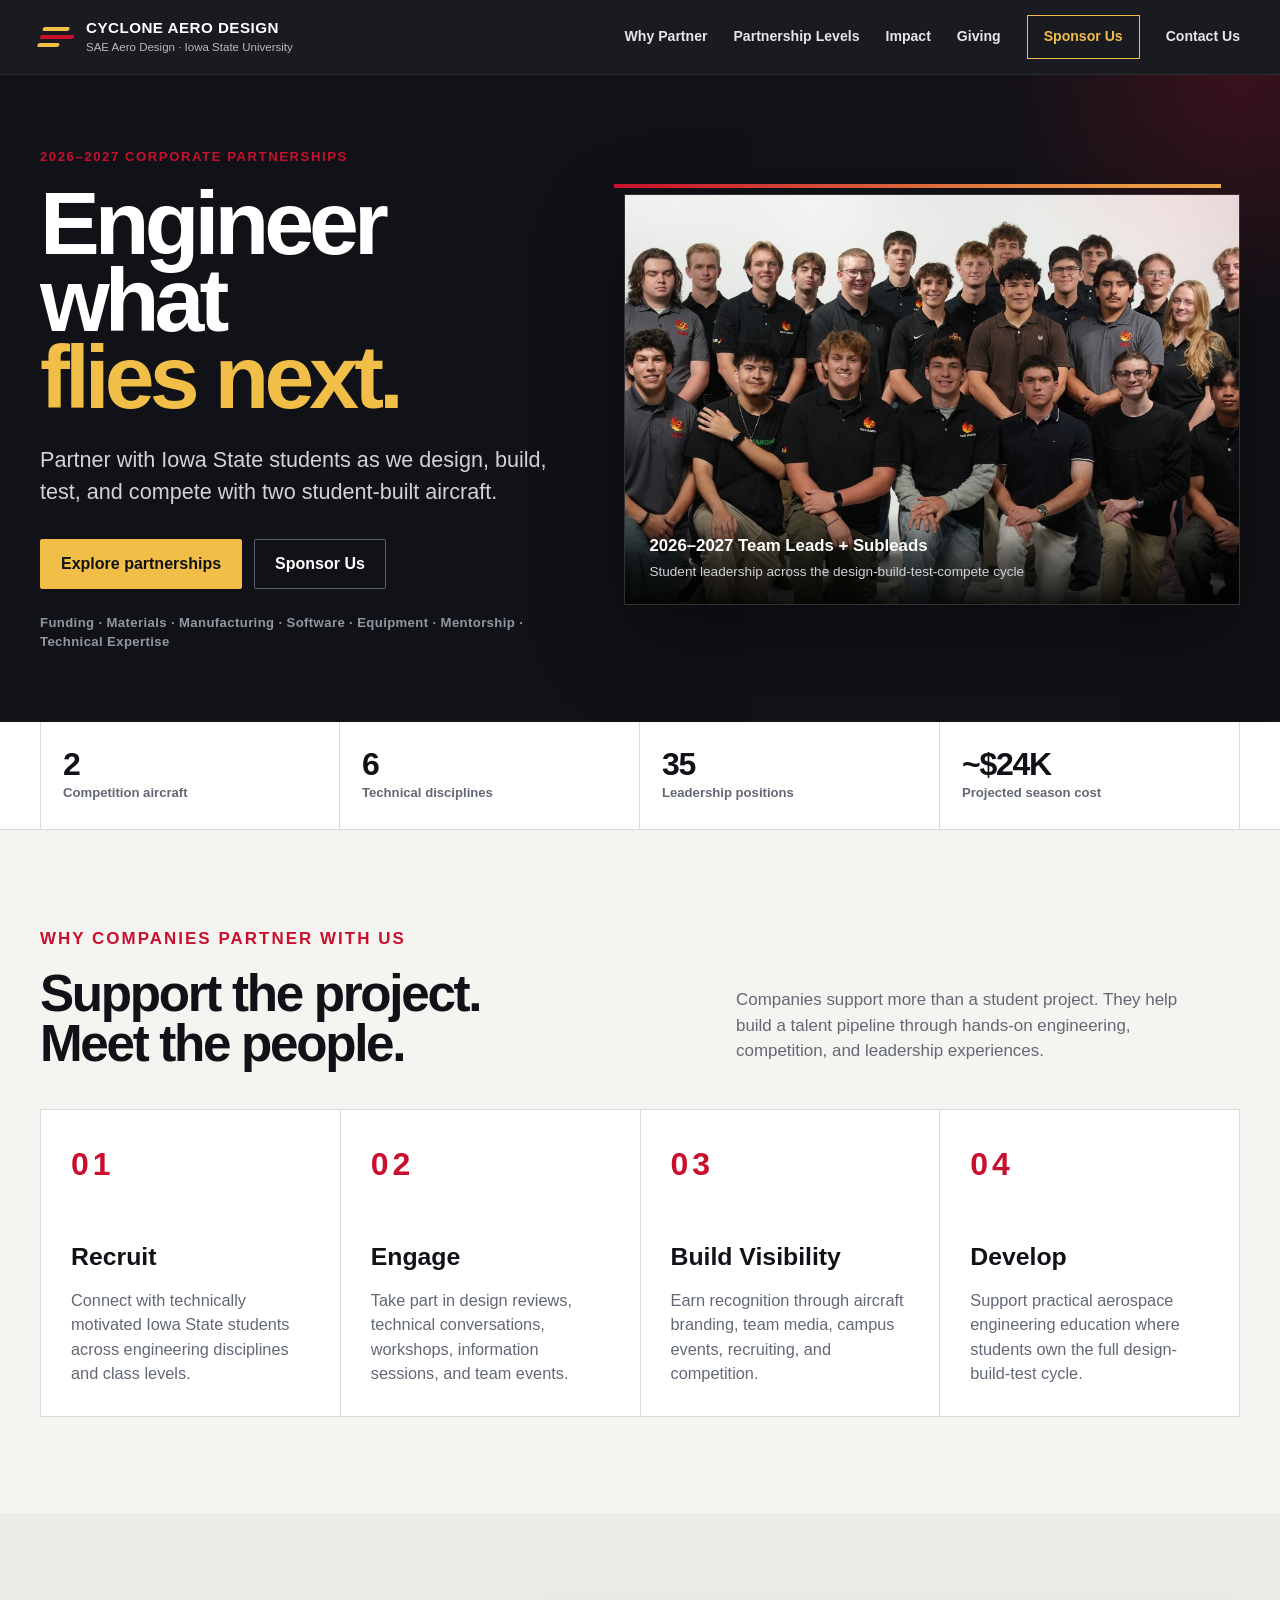
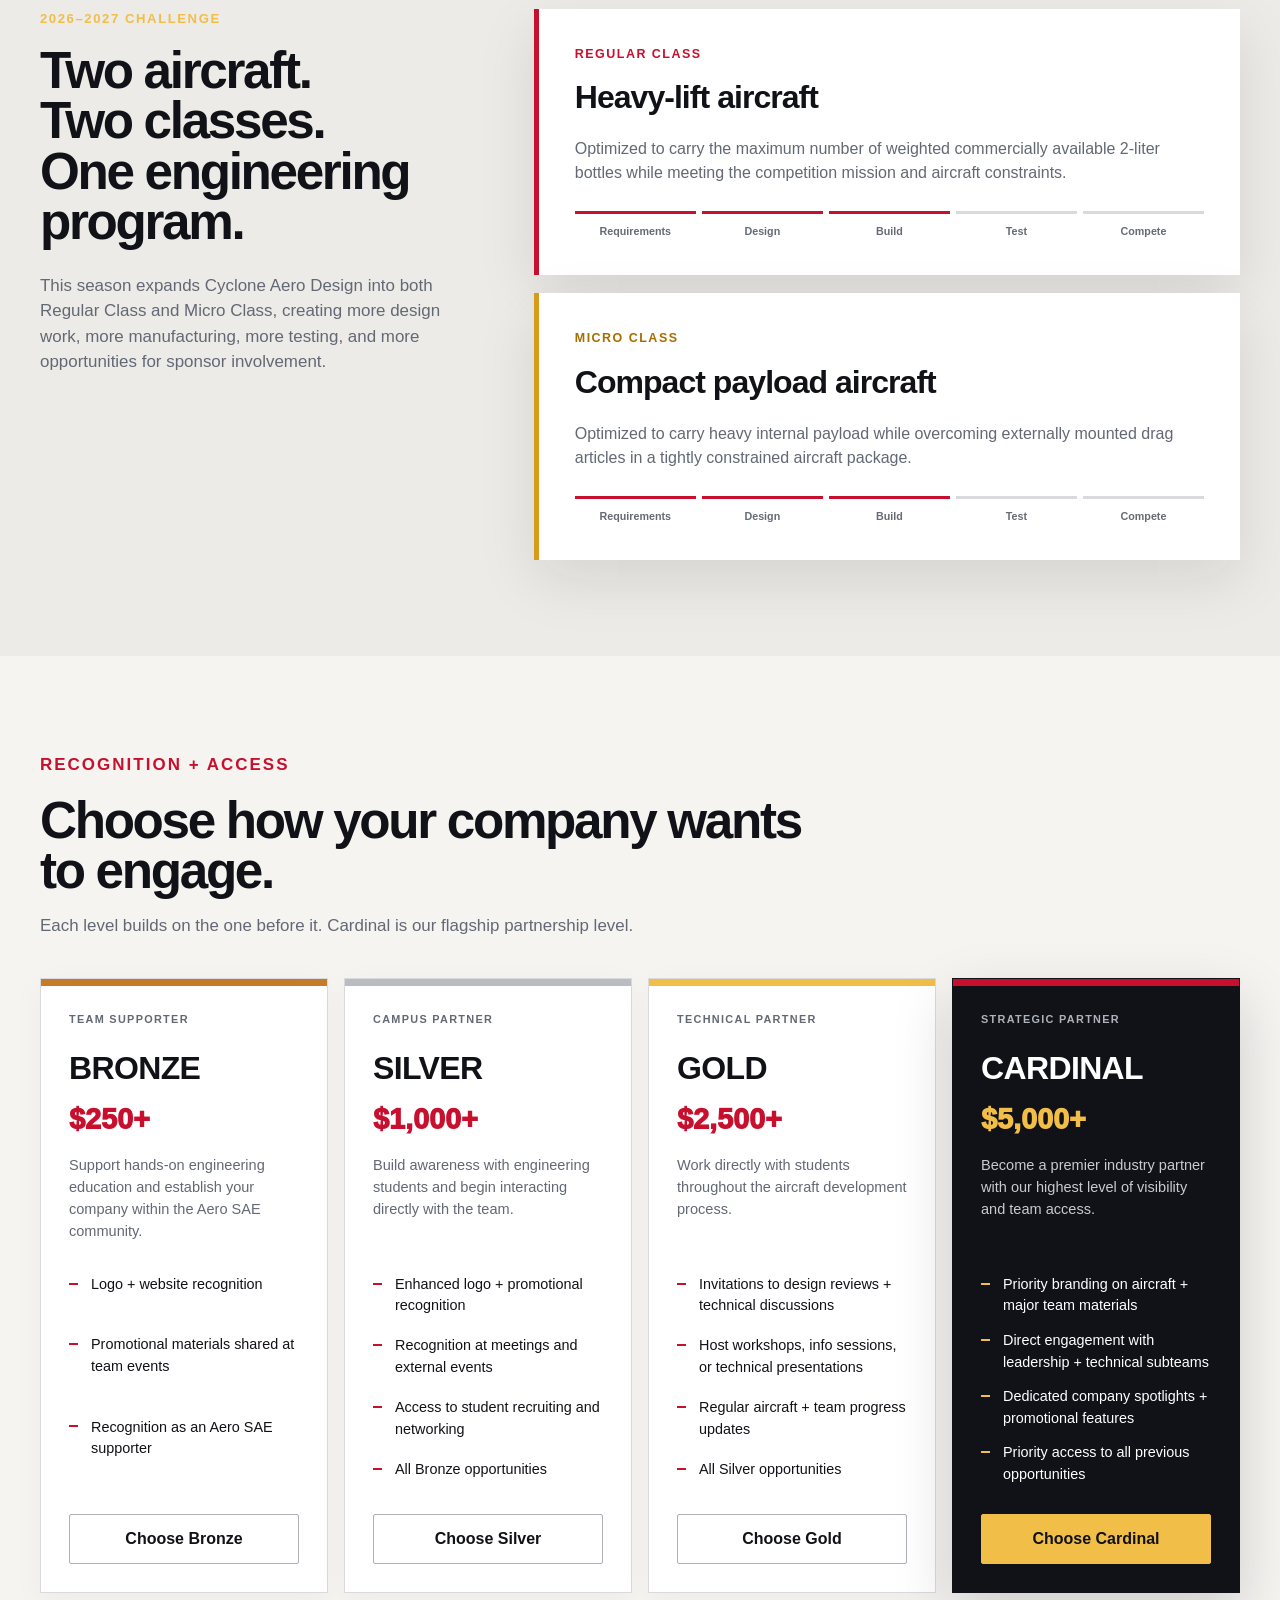
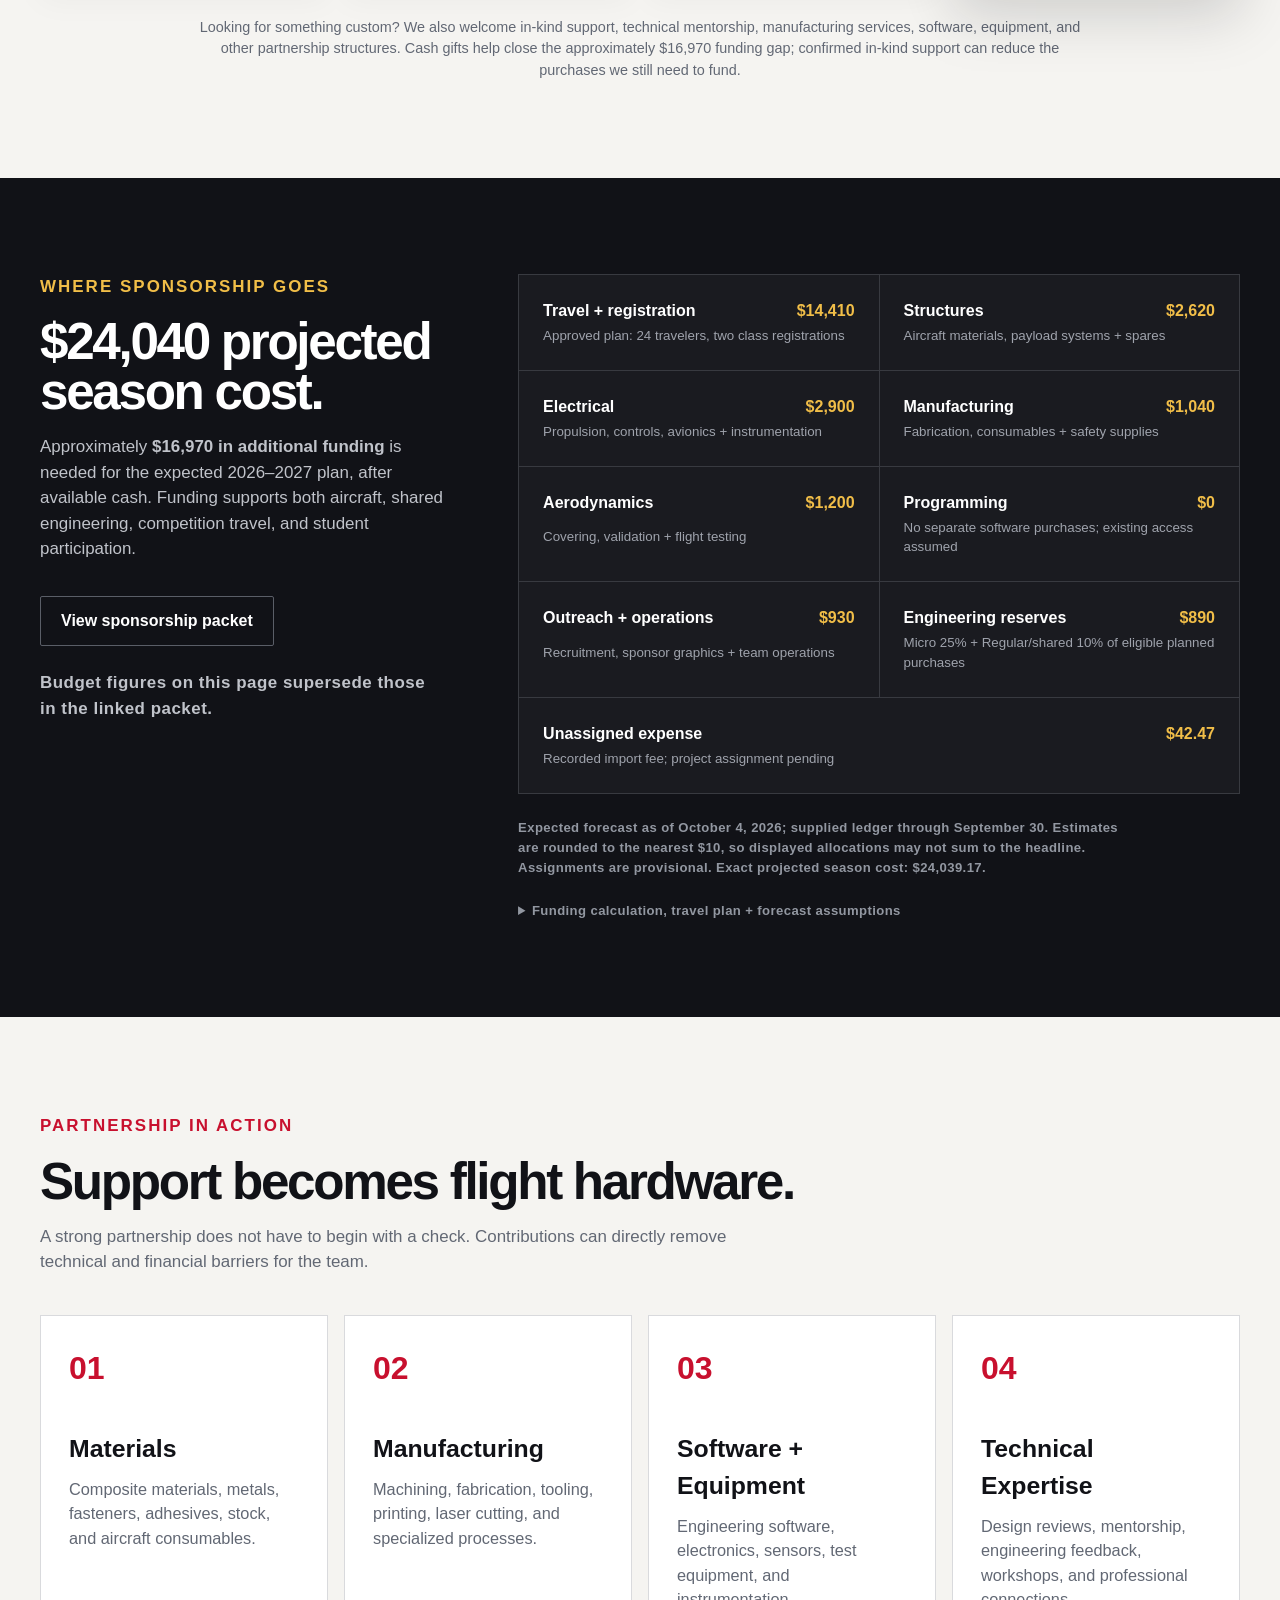
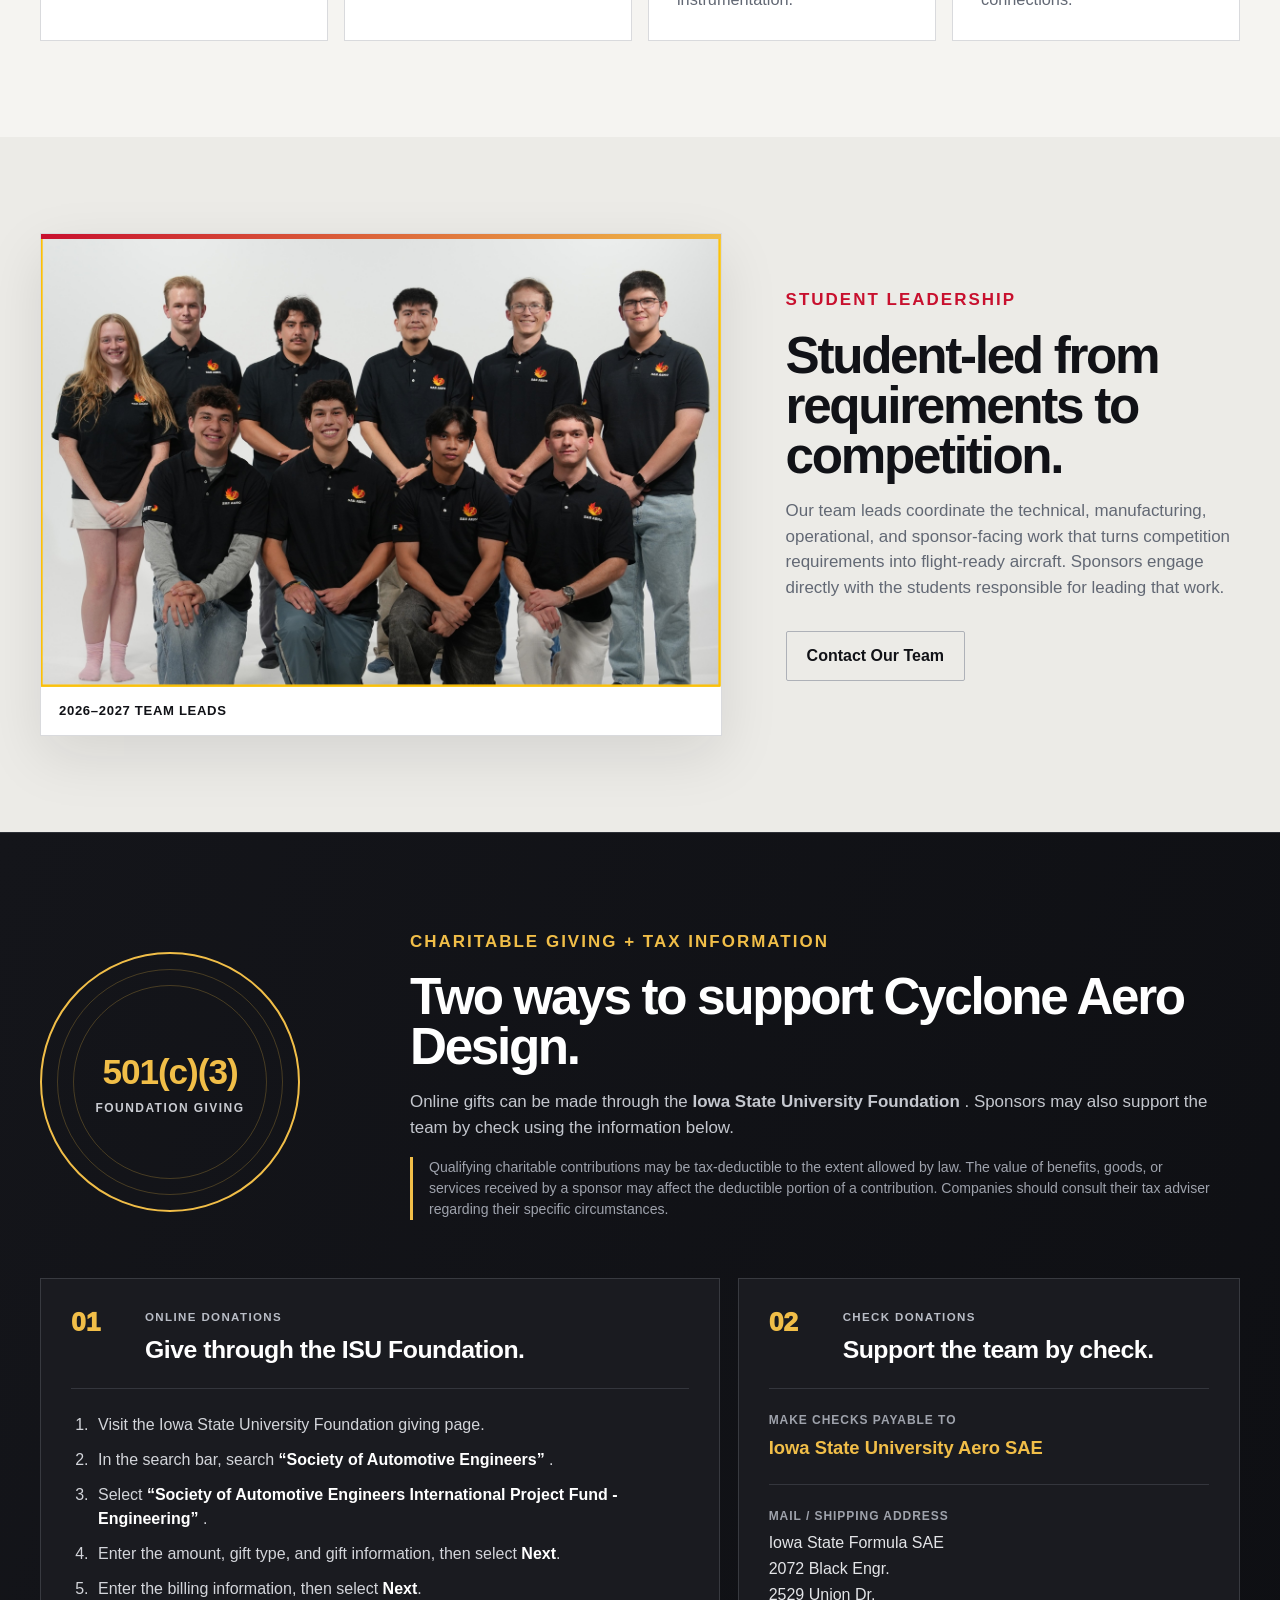
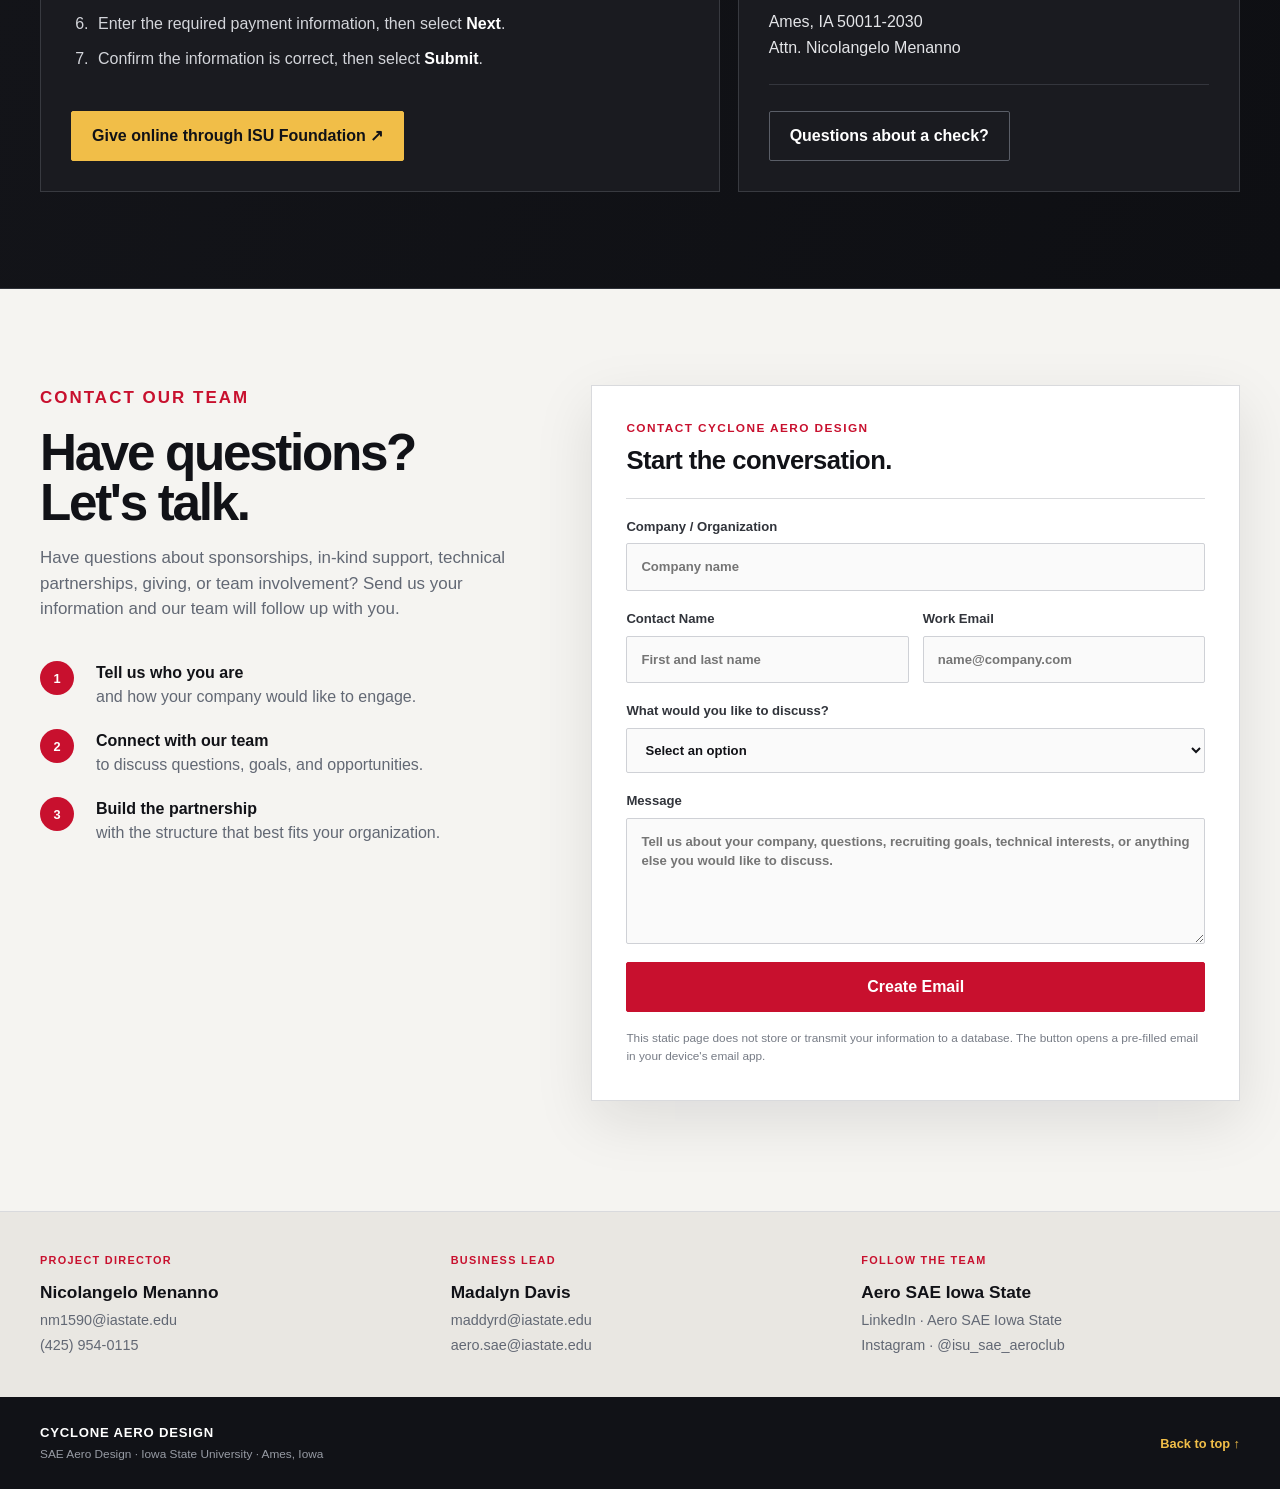
==== commit e0cc52b6: "Align sponsorship website with October 4 Aero budget forecast" ====
--- a/index.html
+++ b/index.html
@@ -181,8 +181,8 @@
         </div>
 
         <div>
-          <strong>$25K</strong>
-          <span>Season project need</span>
+          <strong>~$24K</strong>
+          <span>Projected season cost</span>
         </div>
 
       </div>
@@ -644,7 +644,9 @@
         <p class="tier-note">
           Looking for something custom? We also welcome in-kind support,
           technical mentorship, manufacturing services, software,
-          equipment, and other partnership structures.
+          equipment, and other partnership structures. Cash gifts help close the
+          approximately $16,970 funding gap; confirmed in-kind support can
+          reduce the purchases we still need to fund.
         </p>
 
       </div>
@@ -670,12 +672,14 @@
           </p>
 
           <h2>
-            $25,000 in total project need.
+            $24,040 projected season cost.
           </h2>
 
           <p>
-            Funding supports the engineering, manufacturing, testing,
-            travel, and student participation required to compete.
+            Approximately <strong>$16,970 in additional funding</strong> is needed
+            for the expected 2026–2027 plan, after available cash.
+            Funding supports both aircraft, shared engineering, competition
+            travel, and student participation.
           </p>
 
           <a
@@ -686,133 +690,109 @@
           >
             View sponsorship packet
           </a>
-
-        </div>
-
-
-        <div
-          class="budget-grid reveal"
-          aria-label="2026–2027 sponsorship budget"
-        >
-
-          <div class="budget-item">
-
-            <span>
-              Travel
-            </span>
-
-            <strong>
-              $11,000
-            </strong>
-
-            <small>
-              Competition travel + lodging
-            </small>
-
+          <p class="hero-note">Budget figures on this page supersede those in the linked packet.</p>
+
+        </div>
+
+
+        <!-- Snapshot: Aero_Budget_Tracker.html, embedded expected scenario, 2026-10-04.
+             Estimates use the tracker's nearest-$10 display; exact reconciliation below.
+             Cost allocations include actuals, commitments and remaining purchases once. -->
+        <div>
+          <div class="budget-grid reveal" aria-label="Expected 2026–2027 season cost allocations">
+            <div class="budget-item">
+              <span>Travel + registration</span>
+              <strong>$14,410</strong>
+              <small>Approved plan: 24 travelers, two class registrations</small>
+            </div>
+            <div class="budget-item">
+              <span>Structures</span>
+              <strong>$2,620</strong>
+              <small>Aircraft materials, payload systems + spares</small>
+            </div>
+            <div class="budget-item">
+              <span>Electrical</span>
+              <strong>$2,900</strong>
+              <small>Propulsion, controls, avionics + instrumentation</small>
+            </div>
+            <div class="budget-item">
+              <span>Manufacturing</span>
+              <strong>$1,040</strong>
+              <small>Fabrication, consumables + safety supplies</small>
+            </div>
+            <div class="budget-item">
+              <span>Aerodynamics</span>
+              <strong>$1,200</strong>
+              <small>Covering, validation + flight testing</small>
+            </div>
+            <div class="budget-item">
+              <span>Programming</span>
+              <strong>$0</strong>
+              <small>No separate software purchases; existing access assumed</small>
+            </div>
+            <div class="budget-item">
+              <span>Outreach + operations</span>
+              <strong>$930</strong>
+              <small>Recruitment, sponsor graphics + team operations</small>
+            </div>
+            <div class="budget-item">
+              <span>Engineering reserves</span>
+              <strong>$890</strong>
+              <small>Micro 25% + Regular/shared 10% of eligible planned purchases</small>
+            </div>
+            <div class="budget-item">
+              <span>Unassigned expense</span>
+              <strong>$42.47</strong>
+              <small>Recorded import fee; project assignment pending</small>
+            </div>
           </div>
-
-
-          <div class="budget-item">
-
-            <span>
-              Structures
-            </span>
-
-            <strong>
-              $1,500
-            </strong>
-
-            <small>
-              Aircraft materials + spares
-            </small>
-
-          </div>
-
-
-          <div class="budget-item">
-
-            <span>
-              Electronics
-            </span>
-
-            <strong>
-              $3,000
-            </strong>
-
-            <small>
-              Controls, telemetry + sensors
-            </small>
-
-          </div>
-
-
-          <div class="budget-item">
-
-            <span>
-              Manufacturing
-            </span>
-
-            <strong>
-              $5,000
-            </strong>
-
-            <small>
-              Tools + fabrication support
-            </small>
-
-          </div>
-
-
-          <div class="budget-item">
-
-            <span>
-              Aerodynamics
-            </span>
-
-            <strong>
-              $1,500
-            </strong>
-
-            <small>
-              Validation + instrumentation
-            </small>
-
-          </div>
-
-
-          <div class="budget-item">
-
-            <span>
-              Programming
-            </span>
-
-            <strong>
-              $1,500
-            </strong>
-
-            <small>
-              Software + instrumentation
-            </small>
-
-          </div>
-
-
-          <div class="budget-item">
-
-            <span>
-              Outreach
-            </span>
-
-            <strong>
-              $1,500
-            </strong>
-
-            <small>
-              Recruitment + promotion
-            </small>
-
-          </div>
-
+          <p class="hero-note">
+            Expected forecast as of October 4, 2026; supplied ledger through
+            September 30. Estimates are rounded to the nearest $10, so displayed
+            allocations may not sum to the headline. Assignments are provisional.
+            Exact projected season cost: $24,039.17.
+          </p>
+          <details class="hero-note">
+            <summary>Funding calculation, travel plan + forecast assumptions</summary>
+            <p>
+              $954.82 already spent + $775.88 in pending expense commitments
+              + $22,308.47 in projected purchases remaining = $24,039.17
+              projected season cost.
+            </p>
+            <p>
+              Remaining funding need: $775.88 + $22,308.47 − $6,118.93 available
+              cash − $0 confirmed future funding = $16,965.42 (about $16,970).
+              Cleared spending is already reflected in cash. The $90.30
+              unconfirmed donation is excluded. Cash is ledger-reconciled,
+              assumes no restrictions, and is not a live bank balance.
+            </p>
+            <p>
+              Approved travel input: $14,405.60 in every scenario, planned rather
+              than booked or paid. Twenty round-trip flights at $200 = $4,000;
+              two registrations at $1,850 = $3,700; two driver room-nights and
+              18 competition room-nights at $165 = $3,300; truck/trailer
+              transportation including fuel = $2,705.60; California van and
+              sedan rentals = $500 + $200. Twenty travelers fly and four drive.
+              Competition food and incidentals are member-paid; fuel is not
+              added again.
+            </p>
+            <p>
+              Expected engineering reserves total $893.11: $441.71 for Micro
+              (25%) and $451.40 for Regular/shared engineering (10%).
+              Rates apply to their respective eligible planned purchases,
+              excluding imported actuals and commitments. Flagged material
+              estimates include a one-time 5% allowance. Prices are planning
+              analogs, not current vendor quotes. Institutional software and
+              existing shop access are assumed available at no additional charge.
+            </p>
+            <p>
+              Minimum: approximately $20,360 season cost / $13,280 additional
+              funding. Expected: $24,040 / $16,970. Stretch: $30,600 / $23,520.
+              Minimum relies on serviceable existing motors, radio and charger;
+              expected adds prototypes, spares and testing; stretch expands
+              development. All retain the same approved travel plan.
+            </p>
+          </details>
         </div>
 
       </div>
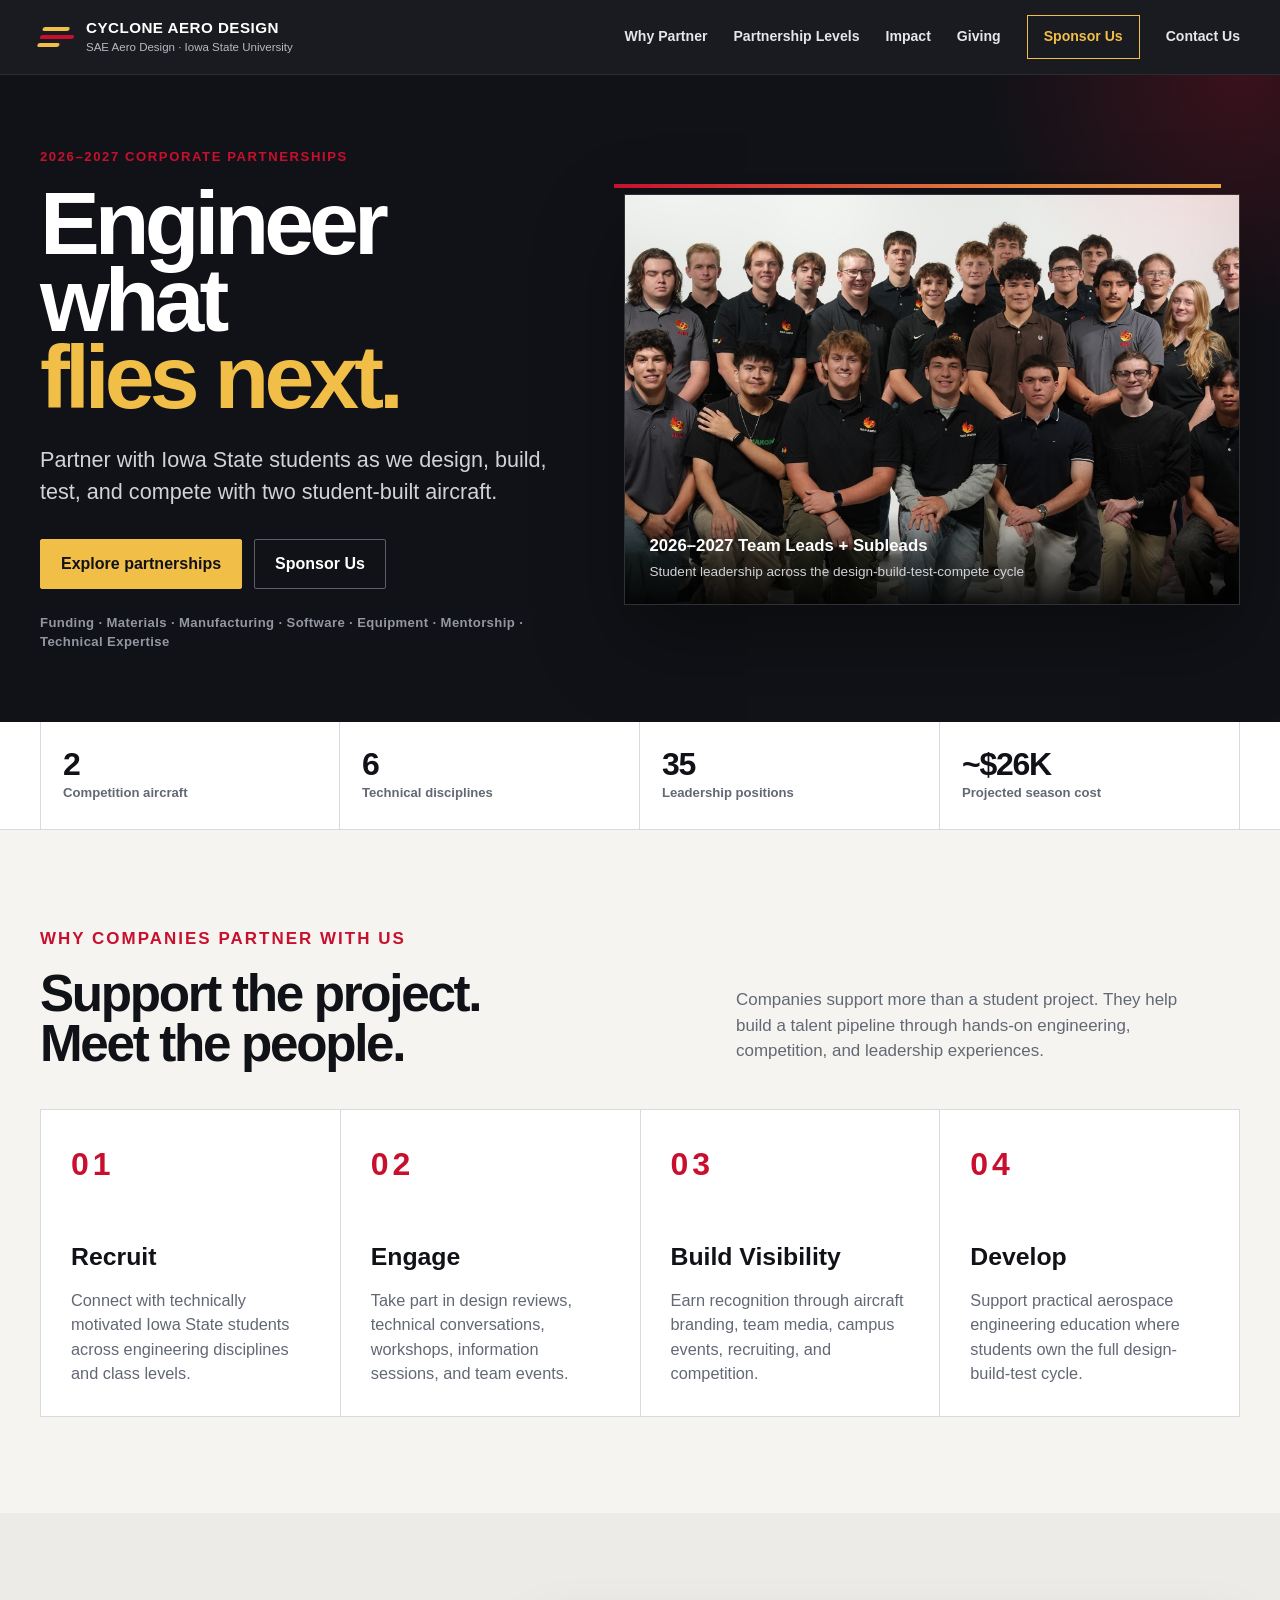
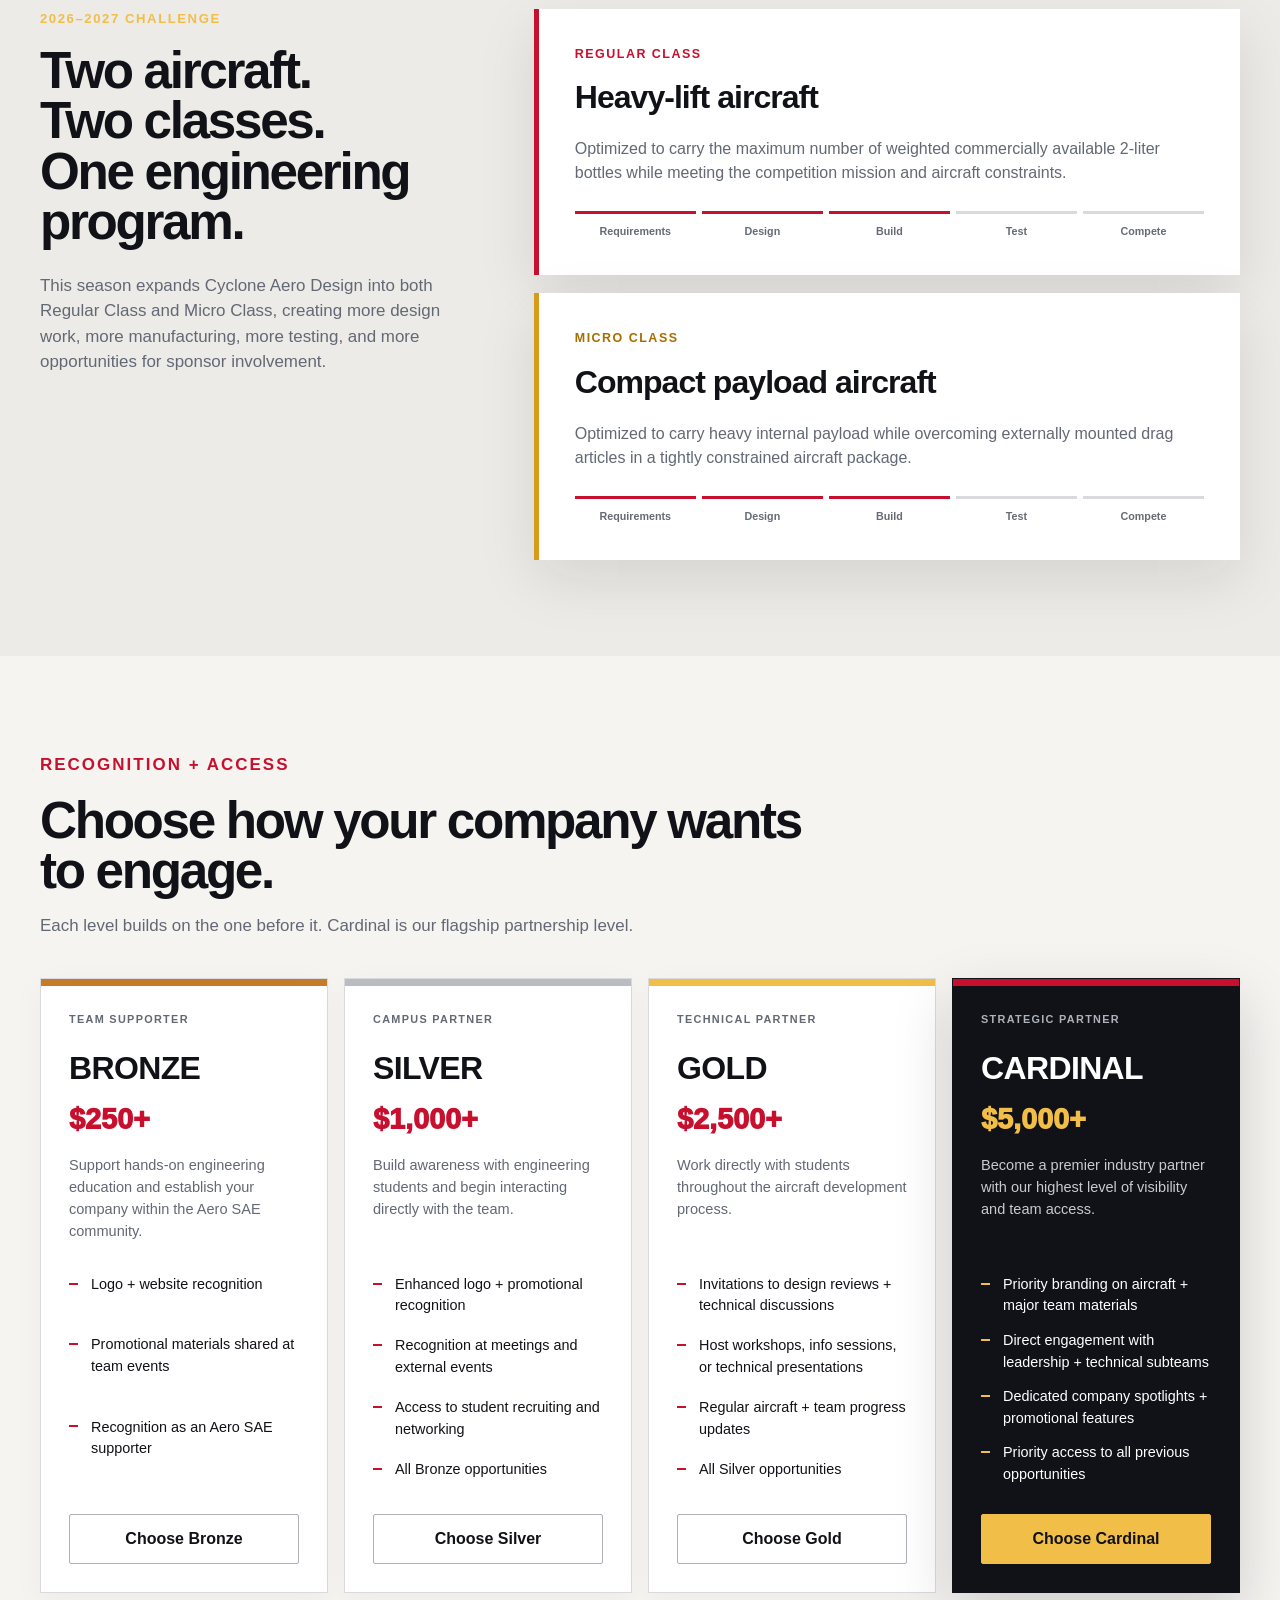
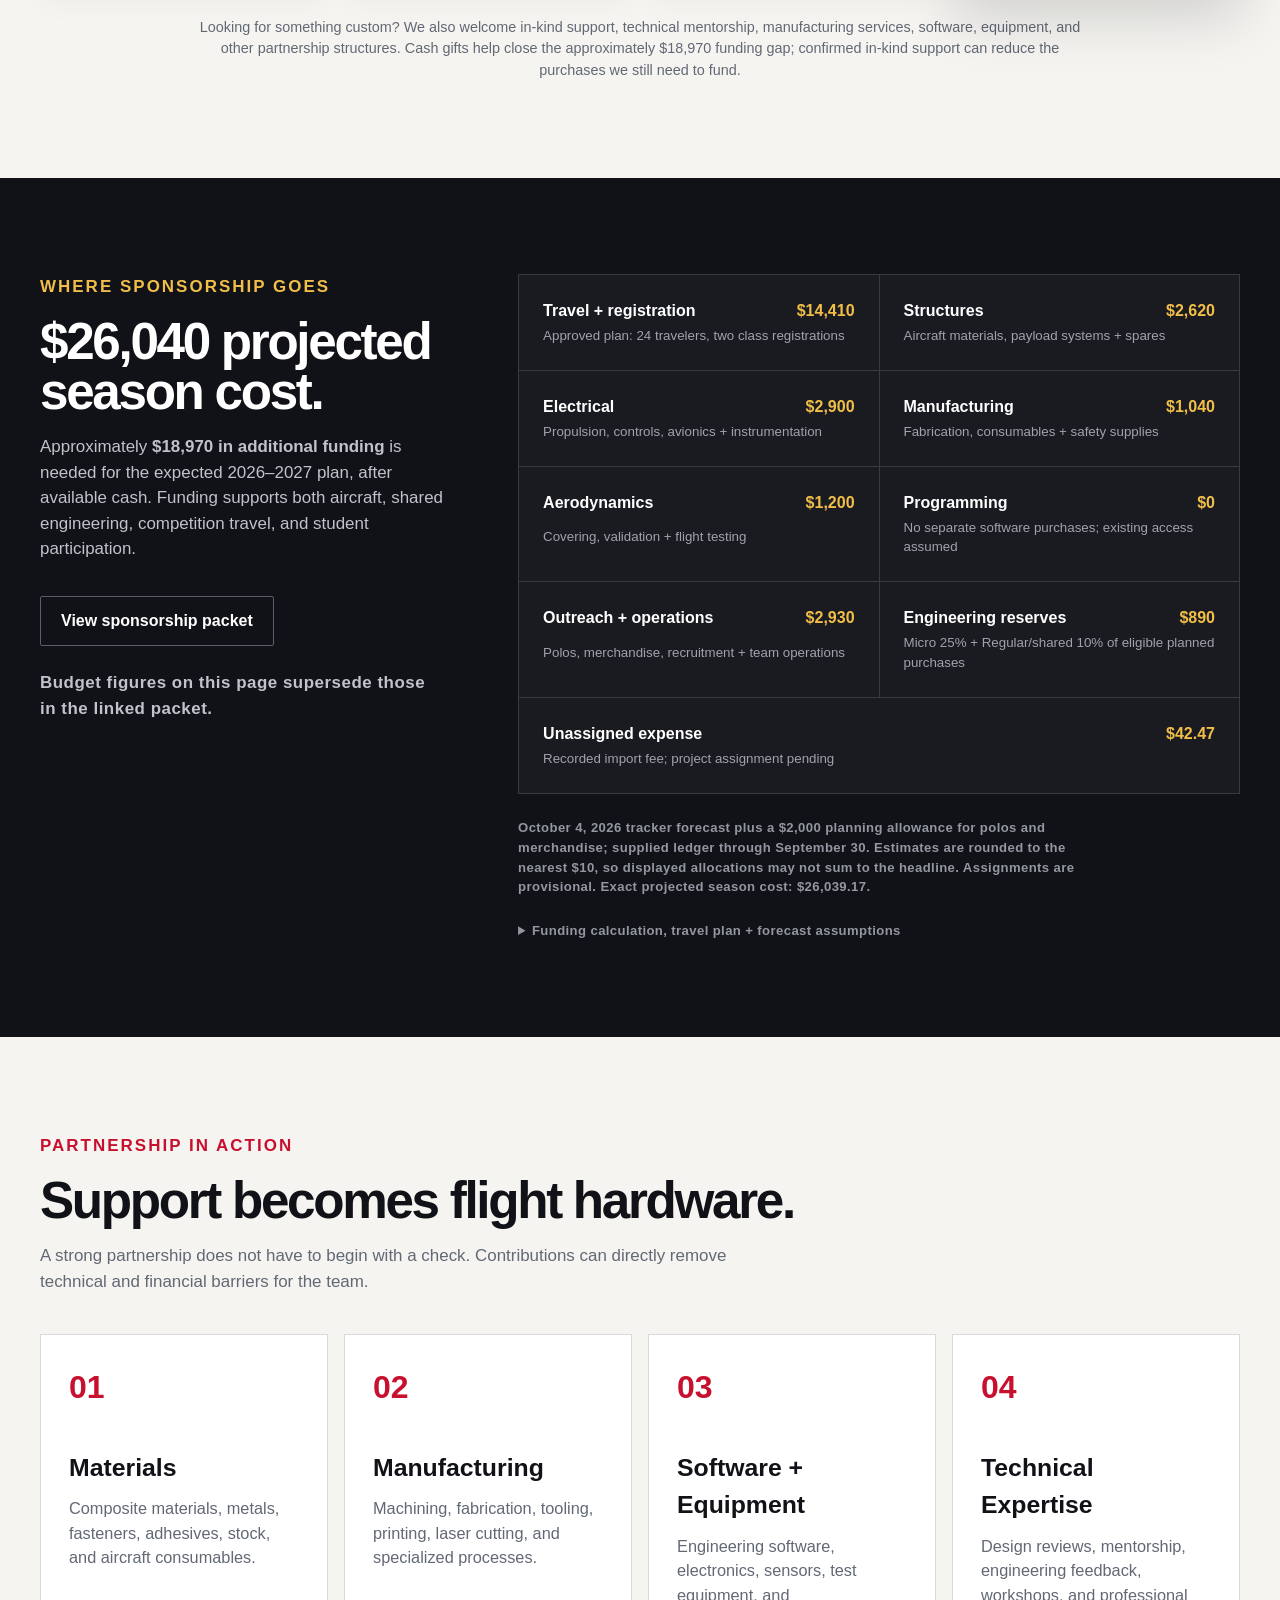
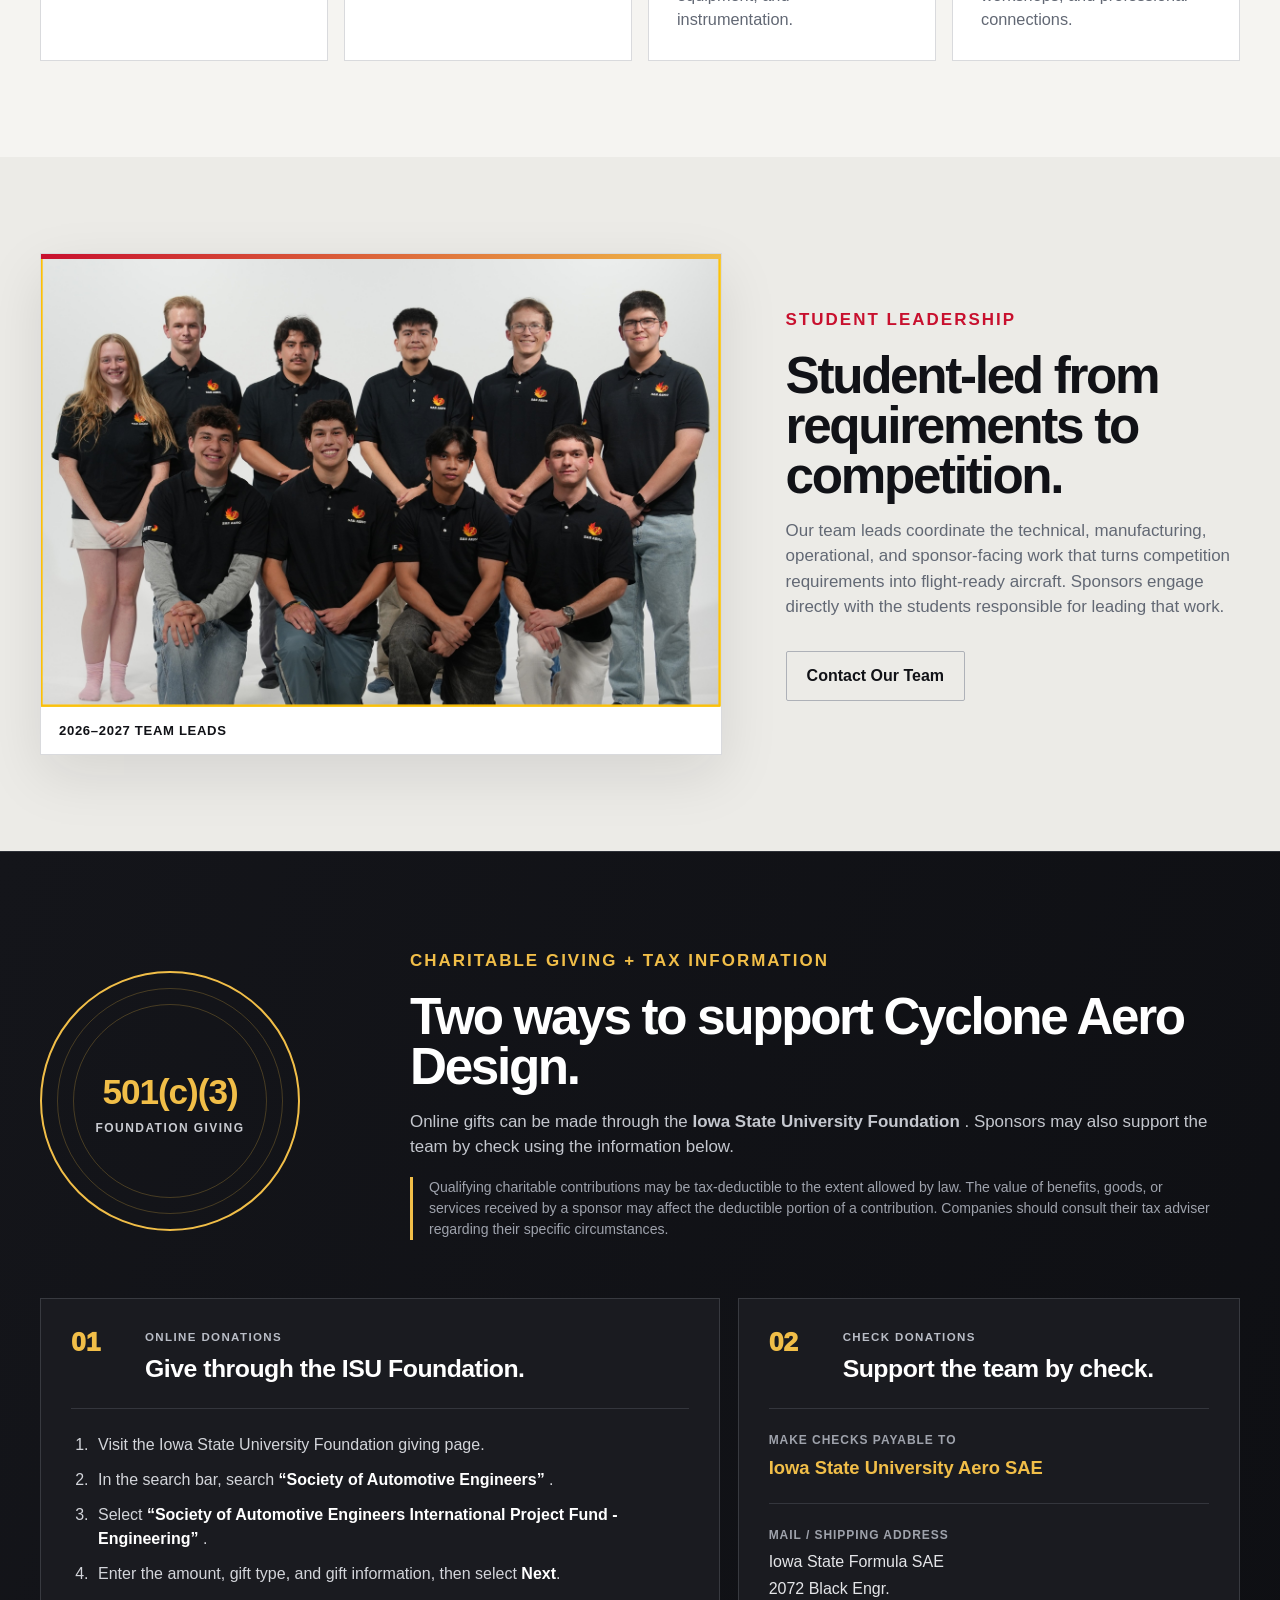
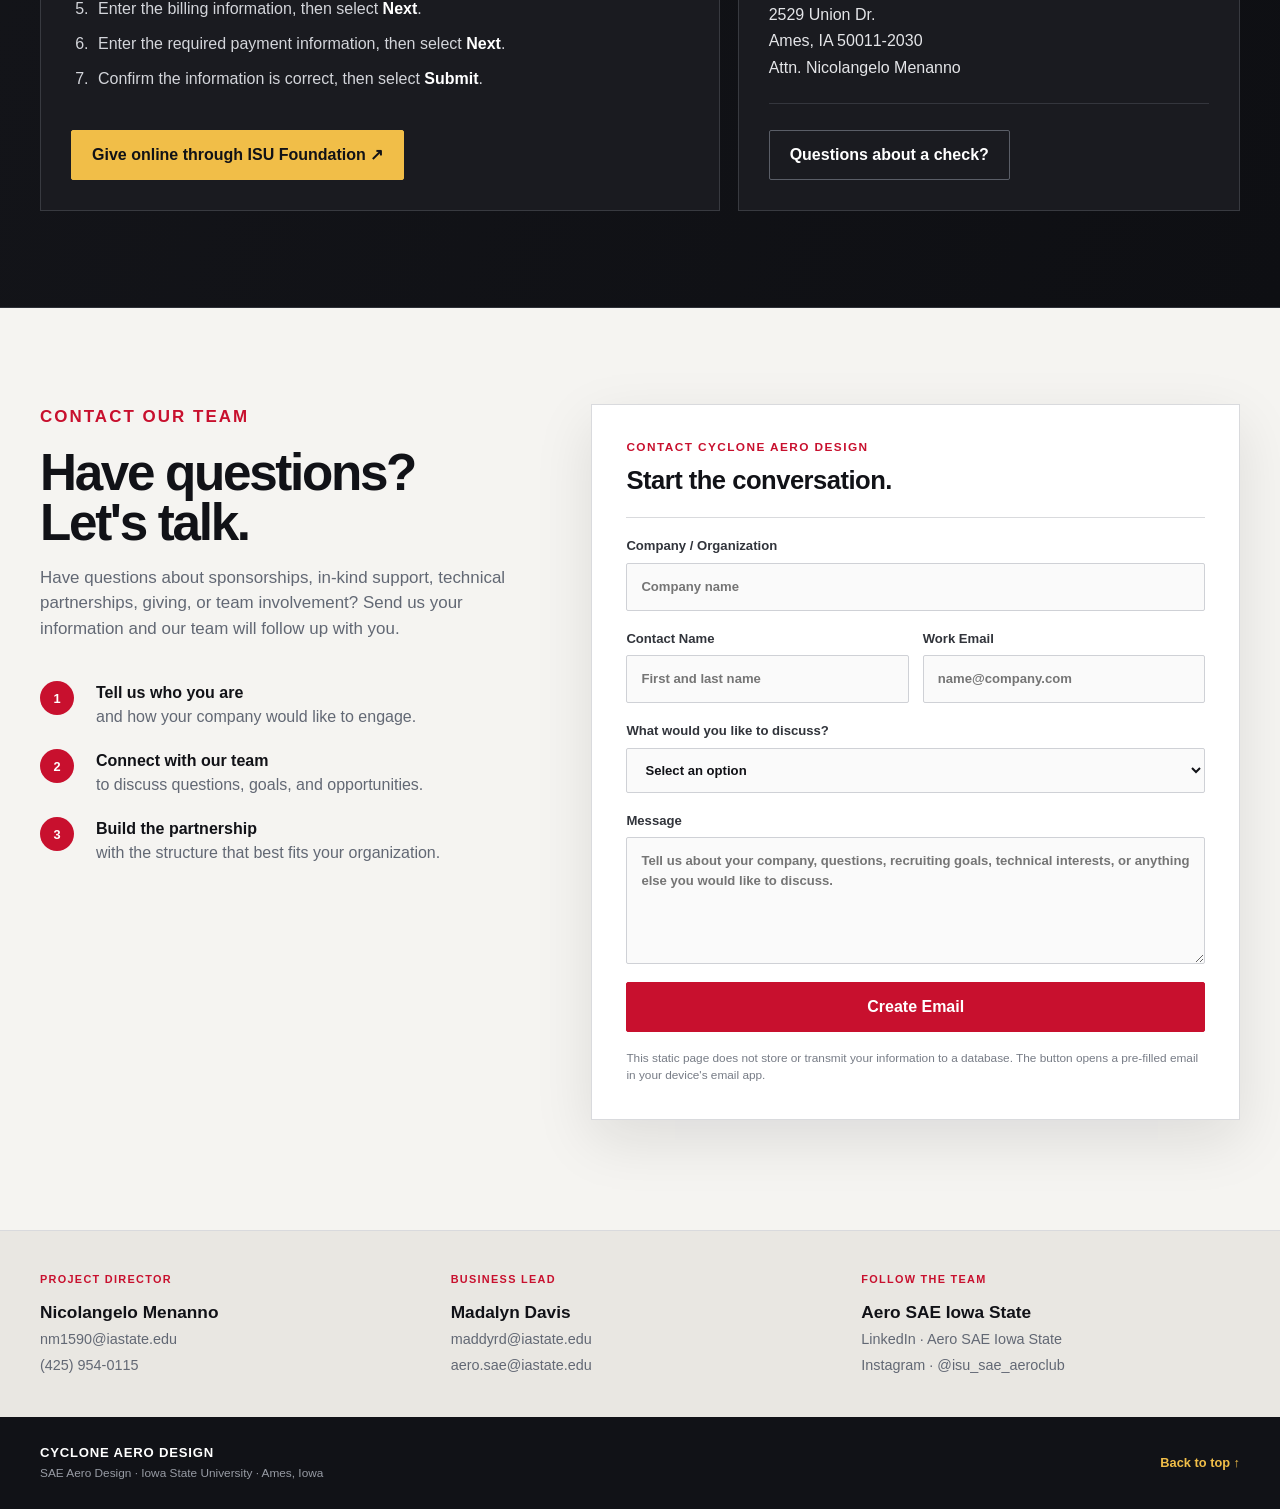
==== commit bca1a29c: "Add $2,000 outreach allowance for polos and merchandise" ====
--- a/index.html
+++ b/index.html
@@ -181,7 +181,7 @@
         </div>
 
         <div>
-          <strong>~$24K</strong>
+          <strong>~$26K</strong>
           <span>Projected season cost</span>
         </div>
 
@@ -645,7 +645,7 @@
           Looking for something custom? We also welcome in-kind support,
           technical mentorship, manufacturing services, software,
           equipment, and other partnership structures. Cash gifts help close the
-          approximately $16,970 funding gap; confirmed in-kind support can
+          approximately $18,970 funding gap; confirmed in-kind support can
           reduce the purchases we still need to fund.
         </p>
 
@@ -672,11 +672,11 @@
           </p>
 
           <h2>
-            $24,040 projected season cost.
+            $26,040 projected season cost.
           </h2>
 
           <p>
-            Approximately <strong>$16,970 in additional funding</strong> is needed
+            Approximately <strong>$18,970 in additional funding</strong> is needed
             for the expected 2026–2027 plan, after available cash.
             Funding supports both aircraft, shared engineering, competition
             travel, and student participation.
@@ -695,7 +695,8 @@
         </div>
 
 
-        <!-- Snapshot: Aero_Budget_Tracker.html, embedded expected scenario, 2026-10-04.
+        <!-- Snapshot: Aero_Budget_Tracker.html, embedded expected scenario, 2026-10-04,
+             plus a $2,000 outreach allowance for polos and merchandise in all scenarios.
              Estimates use the tracker's nearest-$10 display; exact reconciliation below.
              Cost allocations include actuals, commitments and remaining purchases once. -->
         <div>
@@ -732,8 +733,8 @@
             </div>
             <div class="budget-item">
               <span>Outreach + operations</span>
-              <strong>$930</strong>
-              <small>Recruitment, sponsor graphics + team operations</small>
+              <strong>$2,930</strong>
+              <small>Polos, merchandise, recruitment + team operations</small>
             </div>
             <div class="budget-item">
               <span>Engineering reserves</span>
@@ -747,24 +748,31 @@
             </div>
           </div>
           <p class="hero-note">
-            Expected forecast as of October 4, 2026; supplied ledger through
-            September 30. Estimates are rounded to the nearest $10, so displayed
+            October 4, 2026 tracker forecast plus a $2,000 planning allowance
+            for polos and merchandise; supplied ledger through September 30. Estimates are rounded to the nearest $10, so displayed
             allocations may not sum to the headline. Assignments are provisional.
-            Exact projected season cost: $24,039.17.
+            Exact projected season cost: $26,039.17.
           </p>
           <details class="hero-note">
             <summary>Funding calculation, travel plan + forecast assumptions</summary>
             <p>
               $954.82 already spent + $775.88 in pending expense commitments
-              + $22,308.47 in projected purchases remaining = $24,039.17
+              + $24,308.47 in projected purchases remaining = $26,039.17
               projected season cost.
             </p>
             <p>
-              Remaining funding need: $775.88 + $22,308.47 − $6,118.93 available
-              cash − $0 confirmed future funding = $16,965.42 (about $16,970).
+              Remaining funding need: $775.88 + $24,308.47 − $6,118.93 available
+              cash − $0 confirmed future funding = $18,965.42 (about $18,970).
               Cleared spending is already reflected in cash. The $90.30
               unconfirmed donation is excluded. Cash is ledger-reconciled,
               assumes no restrictions, and is not a live bank balance.
+            </p>
+            <p>
+              Outreach and operations: $934.21 in the original tracker forecast
+              + $2,000 for polos and merchandise = $2,934.21 (about $2,930).
+              The merchandise allowance is an additional projected purchase,
+              not a paid expense or confirmed commitment. It is not yet included
+              in the source tracker and receives no engineering reserve markup.
             </p>
             <p>
               Approved travel input: $14,405.60 in every scenario, planned rather
@@ -786,11 +794,12 @@
               existing shop access are assumed available at no additional charge.
             </p>
             <p>
-              Minimum: approximately $20,360 season cost / $13,280 additional
-              funding. Expected: $24,040 / $16,970. Stretch: $30,600 / $23,520.
+              Minimum: approximately $22,360 season cost / $15,280 additional
+              funding. Expected: $26,040 / $18,970. Stretch: $32,600 / $25,520.
               Minimum relies on serviceable existing motors, radio and charger;
               expected adds prototypes, spares and testing; stretch expands
-              development. All retain the same approved travel plan.
+              development. All include the added $2,000 polos and merchandise
+              allowance and retain the same approved travel plan.
             </p>
           </details>
         </div>
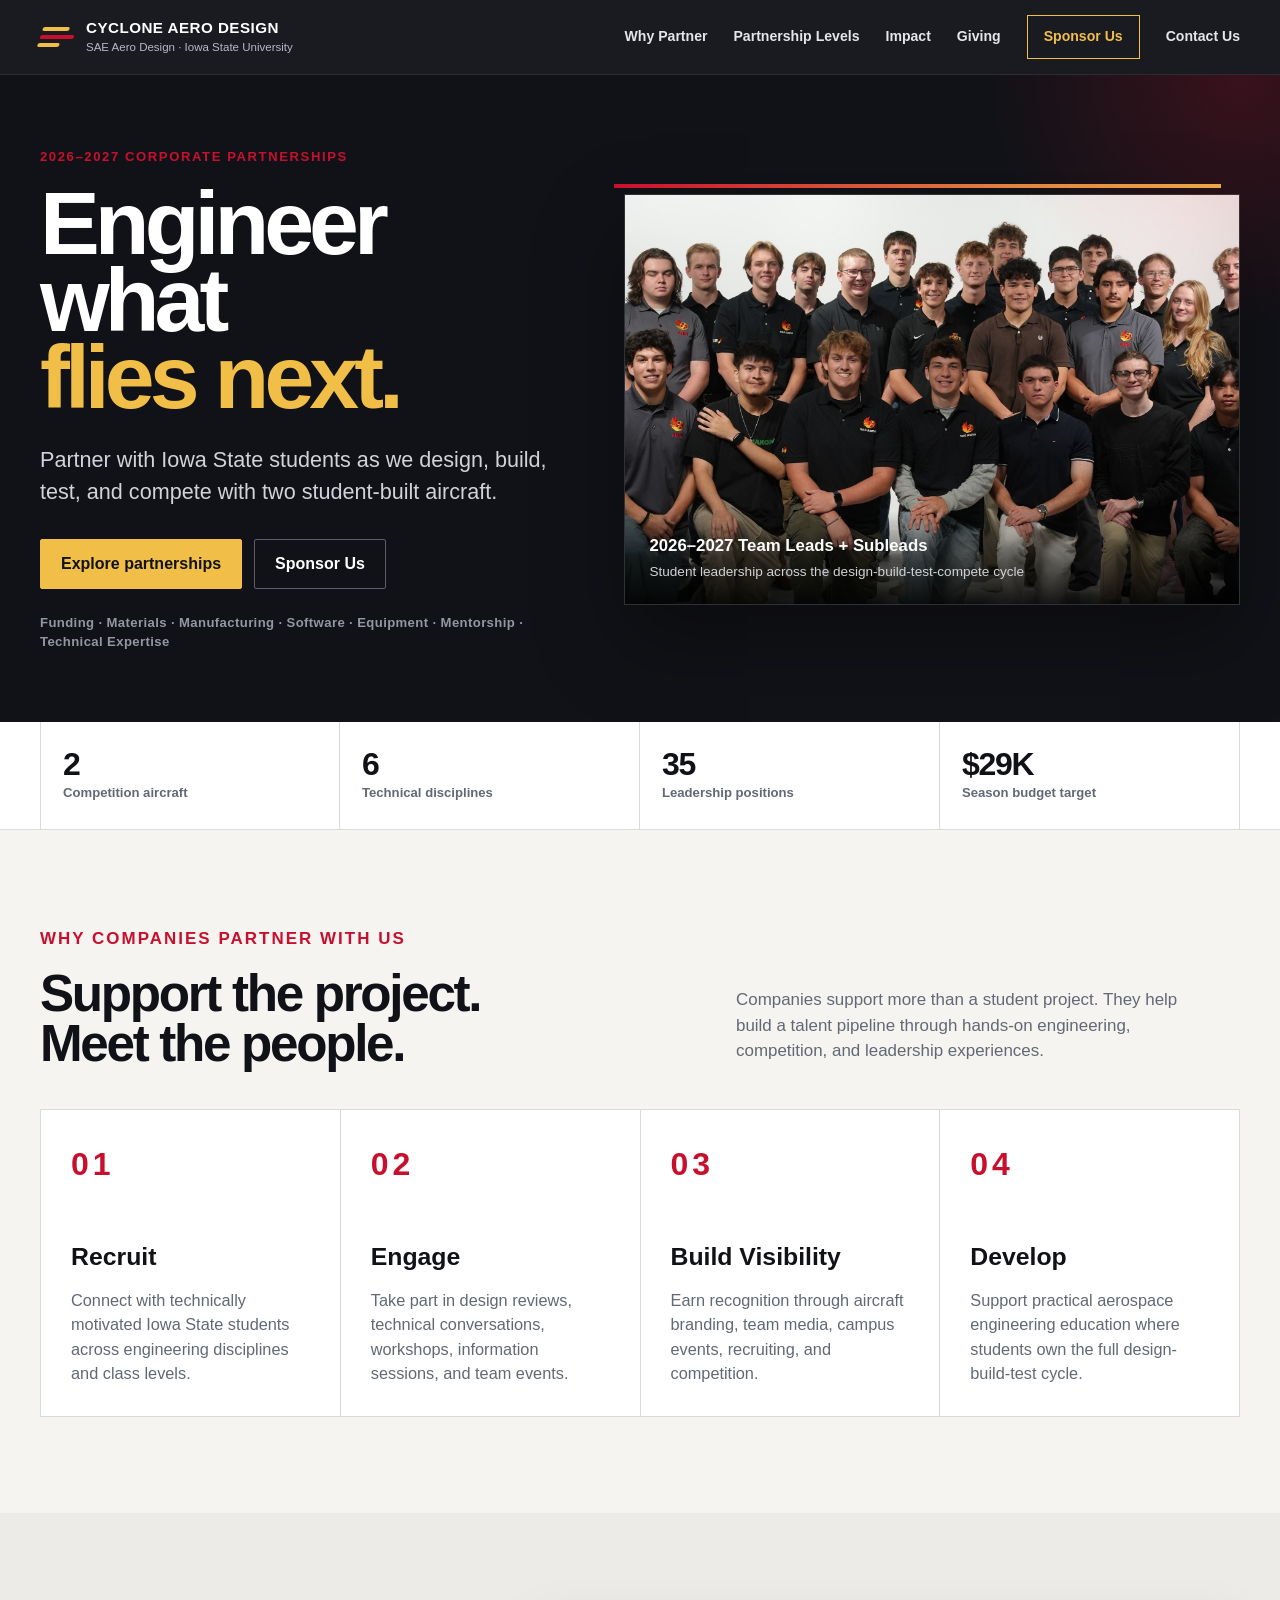
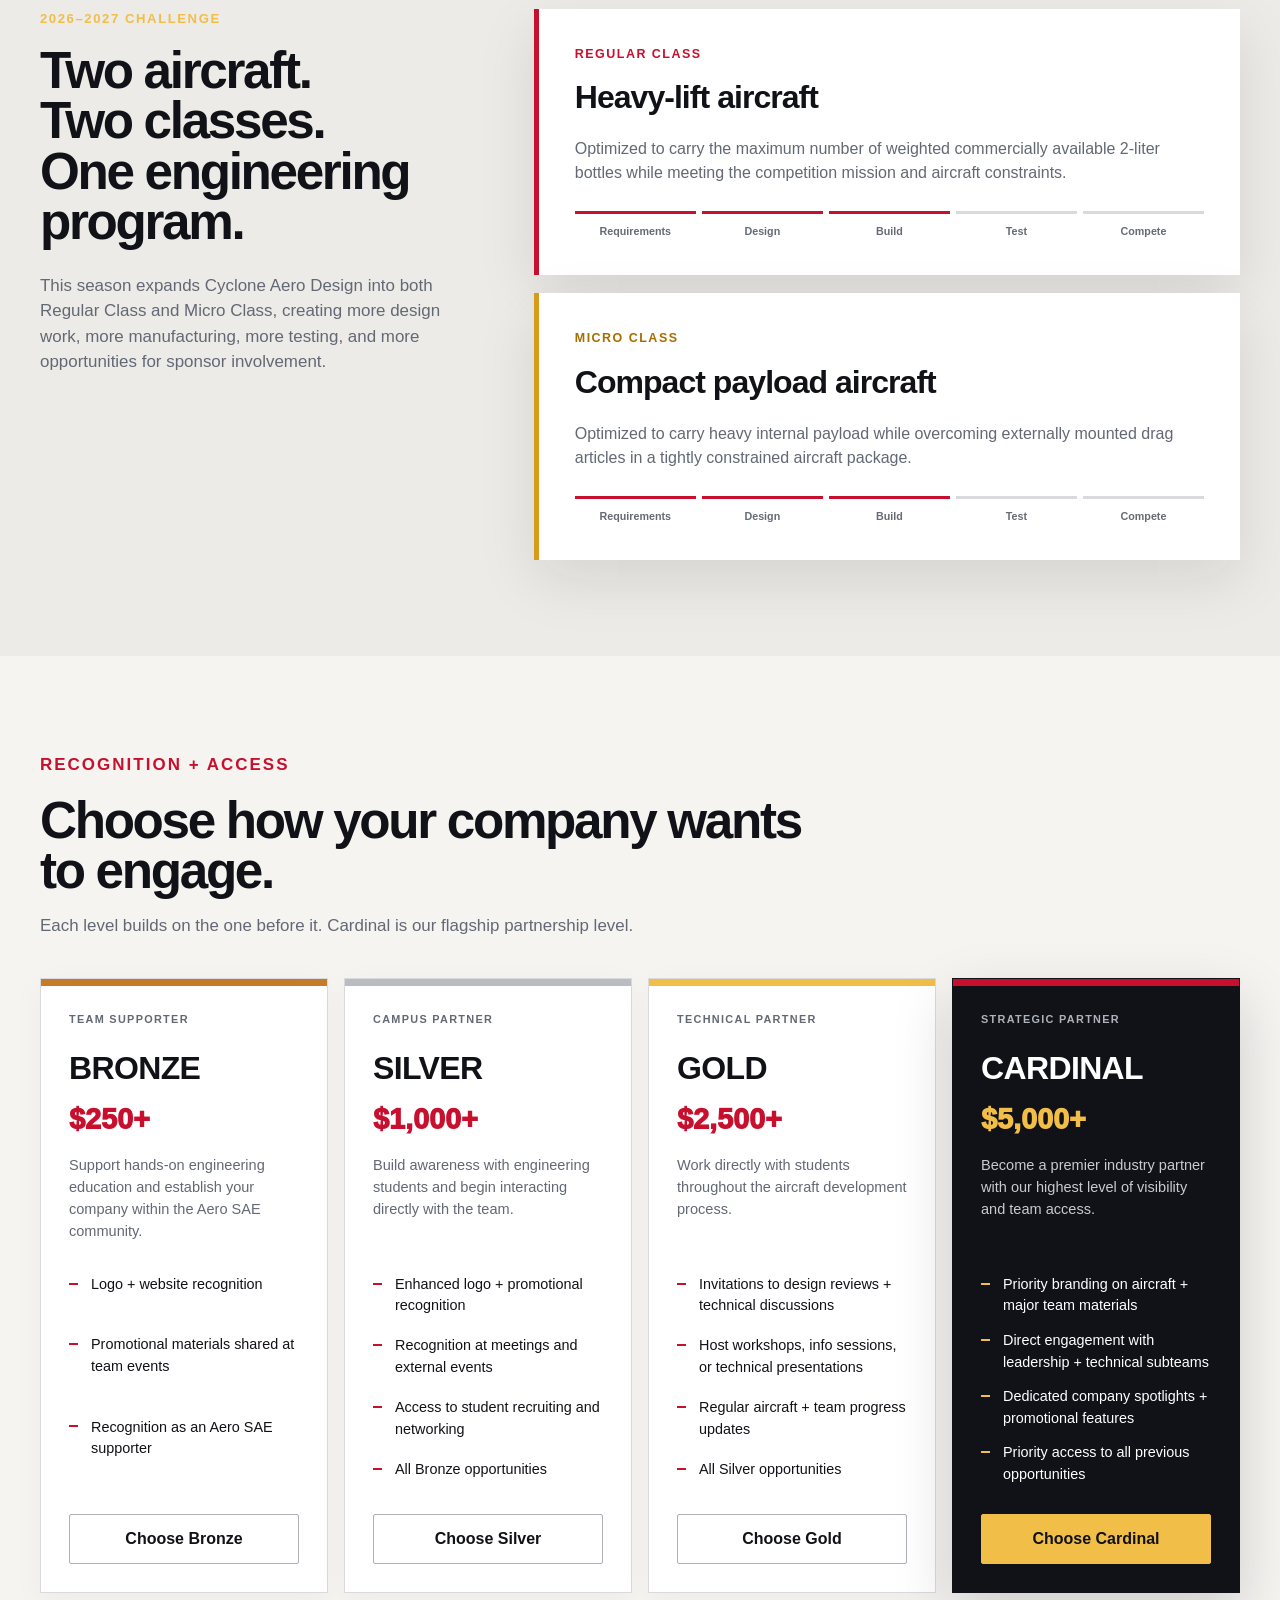
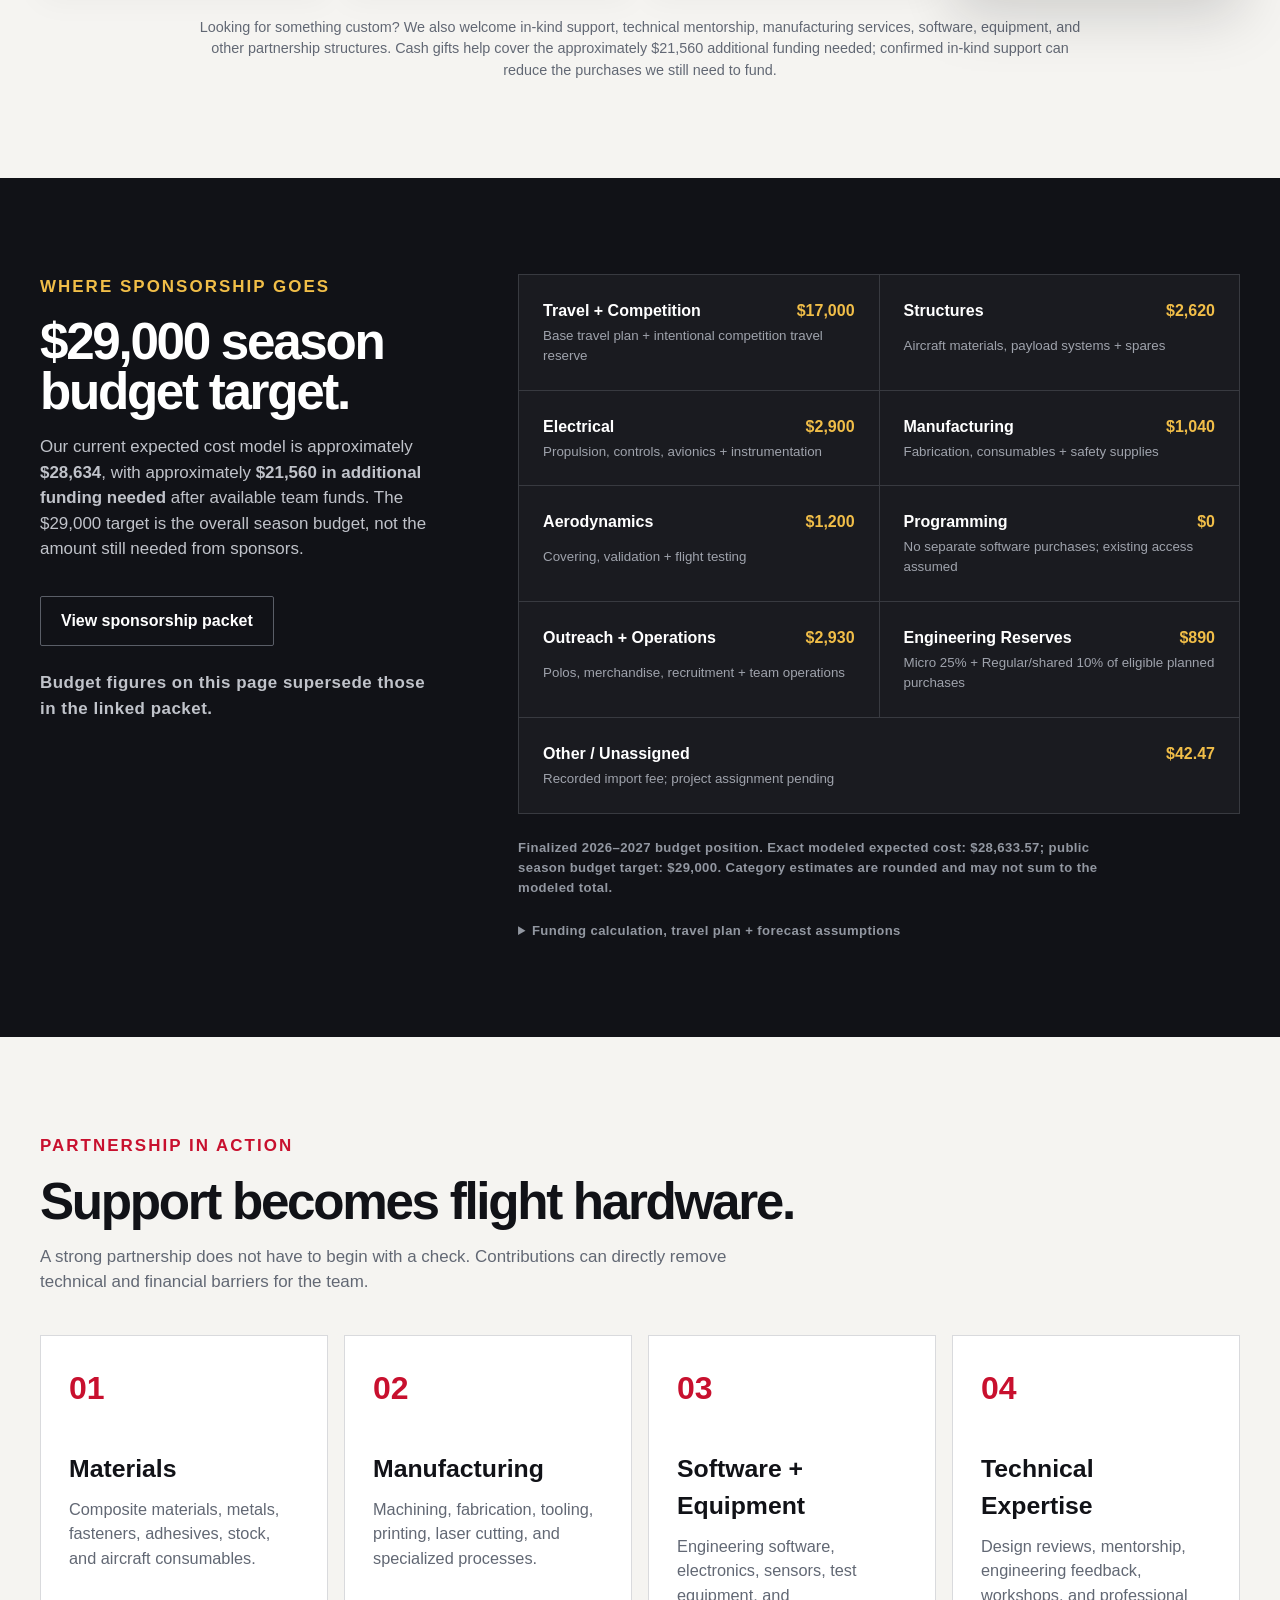
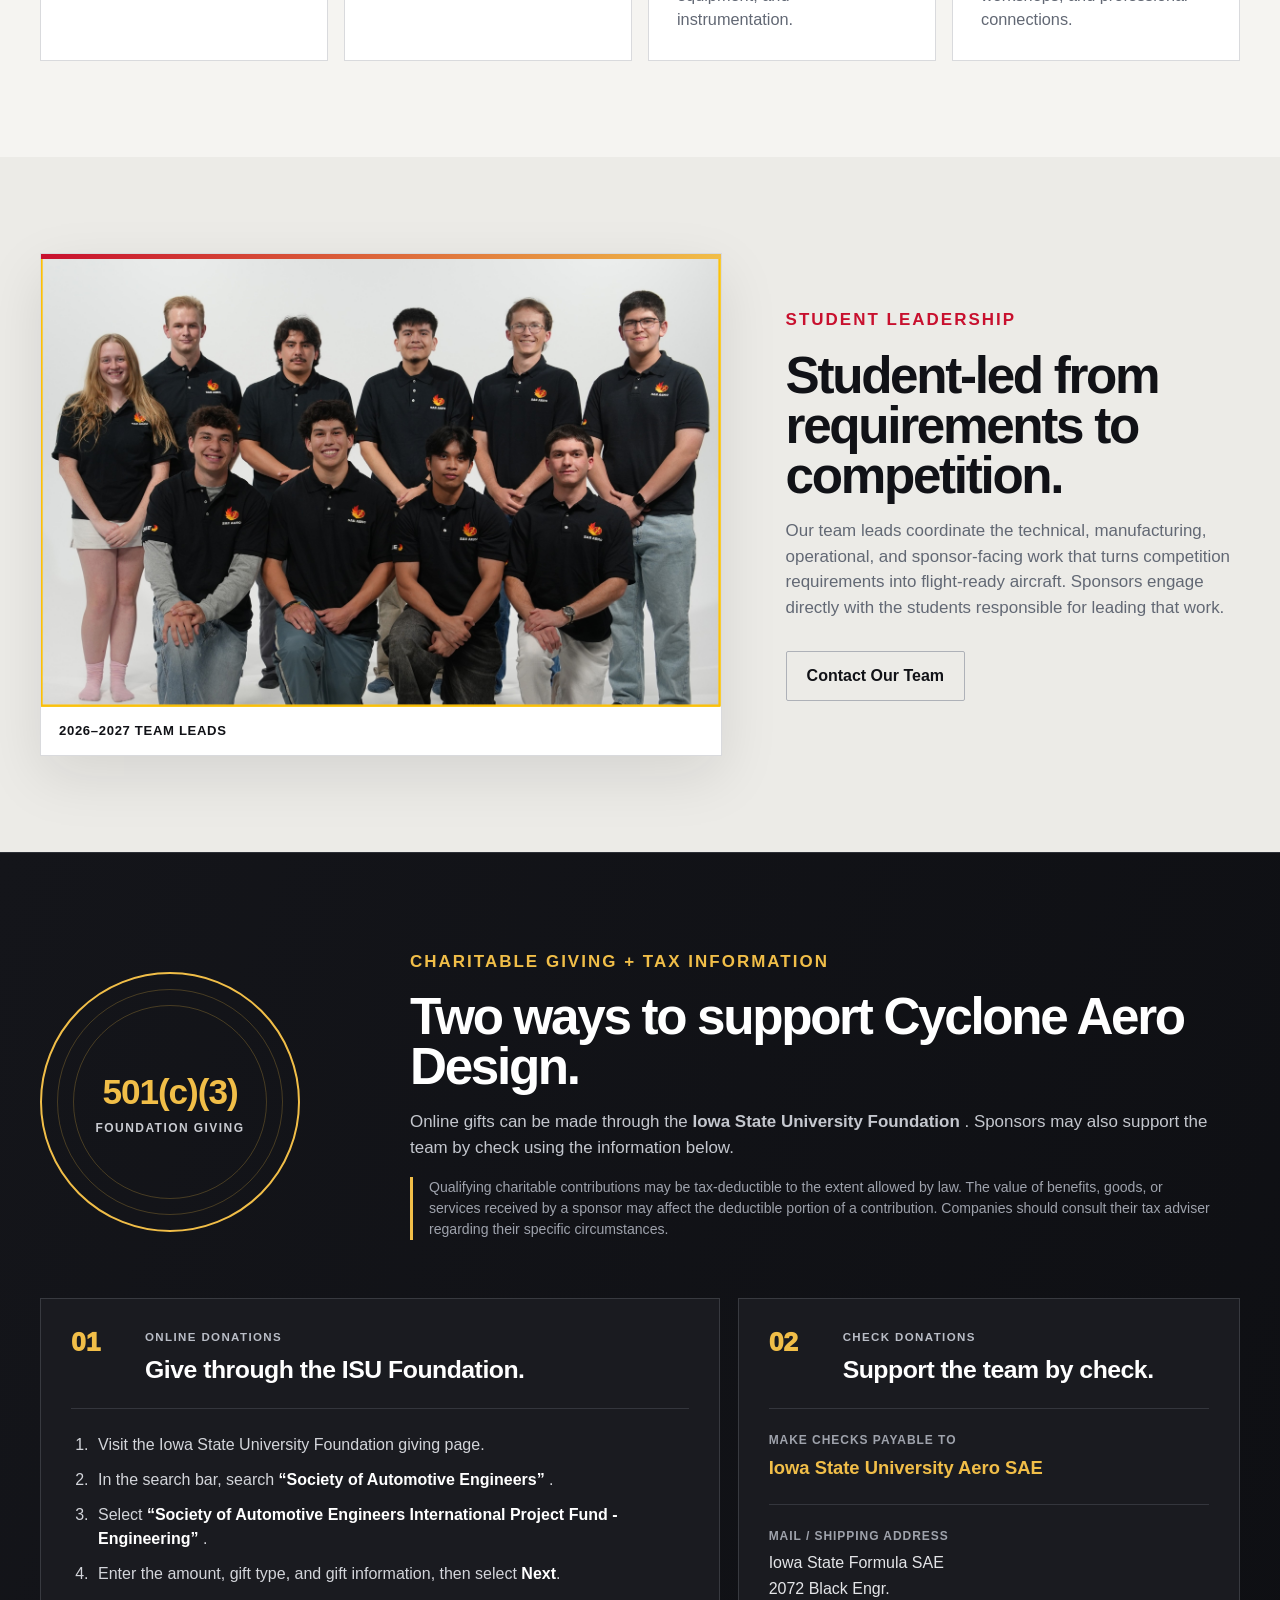
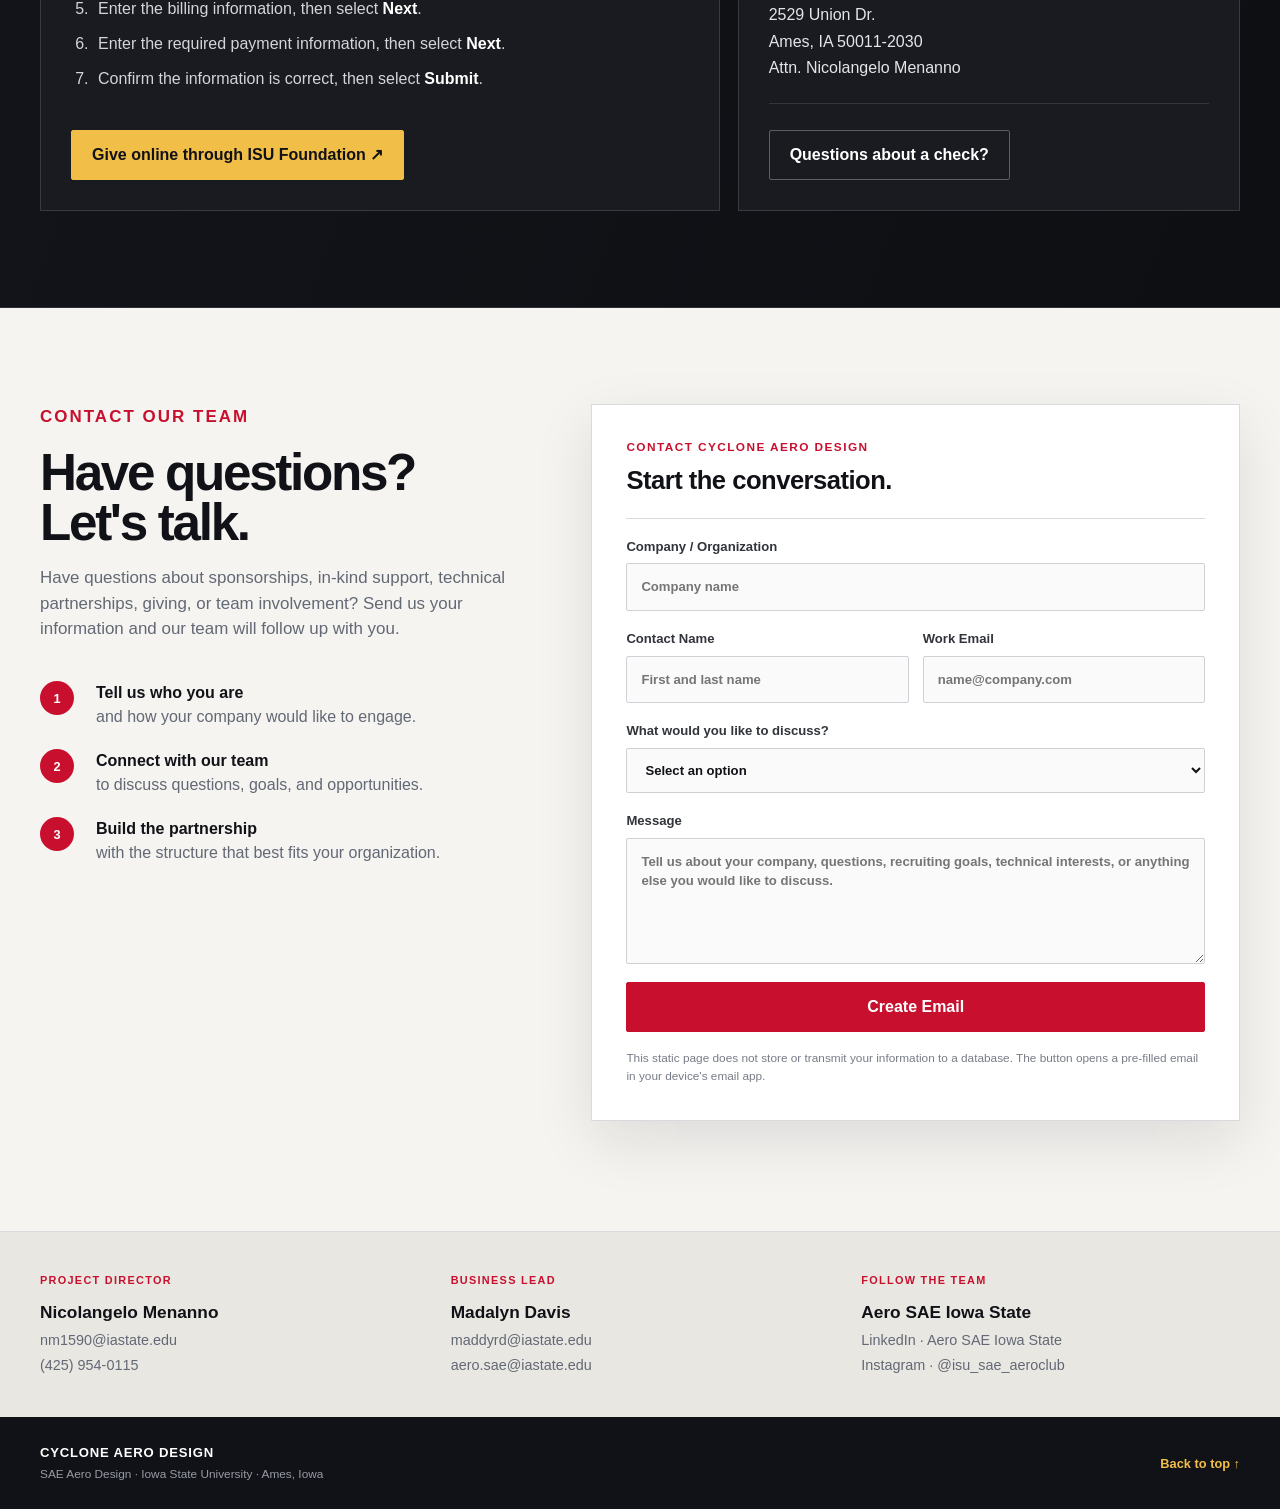
==== commit 6868509e: "Finalize sponsorship website budget target, funding need and competition reserve" ====
--- a/index.html
+++ b/index.html
@@ -181,8 +181,8 @@
         </div>
 
         <div>
-          <strong>~$26K</strong>
-          <span>Projected season cost</span>
+          <strong>$29K</strong>
+          <span>Season budget target</span>
         </div>
 
       </div>
@@ -644,8 +644,8 @@
         <p class="tier-note">
           Looking for something custom? We also welcome in-kind support,
           technical mentorship, manufacturing services, software,
-          equipment, and other partnership structures. Cash gifts help close the
-          approximately $18,970 funding gap; confirmed in-kind support can
+          equipment, and other partnership structures. Cash gifts help cover the
+          approximately $21,560 additional funding needed; confirmed in-kind support can
           reduce the purchases we still need to fund.
         </p>
 
@@ -672,14 +672,14 @@
           </p>
 
           <h2>
-            $26,040 projected season cost.
+            $29,000 season budget target.
           </h2>
 
           <p>
-            Approximately <strong>$18,970 in additional funding</strong> is needed
-            for the expected 2026–2027 plan, after available cash.
-            Funding supports both aircraft, shared engineering, competition
-            travel, and student participation.
+            Our current expected cost model is approximately <strong>$28,634</strong>,
+            with approximately <strong>$21,560 in additional funding needed</strong>
+            after available team funds. The $29,000 target is the overall season
+            budget, not the amount still needed from sponsors.
           </p>
 
           <a
@@ -695,16 +695,16 @@
         </div>
 
 
-        <!-- Snapshot: Aero_Budget_Tracker.html, embedded expected scenario, 2026-10-04,
-             plus a $2,000 outreach allowance for polos and merchandise in all scenarios.
-             Estimates use the tracker's nearest-$10 display; exact reconciliation below.
-             Cost allocations include actuals, commitments and remaining purchases once. -->
+        <!-- Finalized Aero Budget Tracker financial position, supplied October 6, 2026.
+             Overall season target $29,000; expected model $28,633.57;
+             additional funding needed $21,559.82 after available cash and paid costs.
+             Rounded category allocations are not a separate fundraising target. -->
         <div>
           <div class="budget-grid reveal" aria-label="Expected 2026–2027 season cost allocations">
             <div class="budget-item">
-              <span>Travel + registration</span>
-              <strong>$14,410</strong>
-              <small>Approved plan: 24 travelers, two class registrations</small>
+              <span>Travel + Competition</span>
+              <strong>$17,000</strong>
+              <small>Base travel plan + intentional competition travel reserve</small>
             </div>
             <div class="budget-item">
               <span>Structures</span>
@@ -732,74 +732,81 @@
               <small>No separate software purchases; existing access assumed</small>
             </div>
             <div class="budget-item">
-              <span>Outreach + operations</span>
+              <span>Outreach + Operations</span>
               <strong>$2,930</strong>
               <small>Polos, merchandise, recruitment + team operations</small>
             </div>
             <div class="budget-item">
-              <span>Engineering reserves</span>
+              <span>Engineering Reserves</span>
               <strong>$890</strong>
               <small>Micro 25% + Regular/shared 10% of eligible planned purchases</small>
             </div>
             <div class="budget-item">
-              <span>Unassigned expense</span>
+              <span>Other / Unassigned</span>
               <strong>$42.47</strong>
               <small>Recorded import fee; project assignment pending</small>
             </div>
           </div>
           <p class="hero-note">
-            October 4, 2026 tracker forecast plus a $2,000 planning allowance
-            for polos and merchandise; supplied ledger through September 30. Estimates are rounded to the nearest $10, so displayed
-            allocations may not sum to the headline. Assignments are provisional.
-            Exact projected season cost: $26,039.17.
+            Finalized 2026–2027 budget position. Exact modeled expected cost:
+            $28,633.57; public season budget target: $29,000. Category estimates
+            are rounded and may not sum to the modeled total.
           </p>
           <details class="hero-note">
             <summary>Funding calculation, travel plan + forecast assumptions</summary>
             <p>
               $954.82 already spent + $775.88 in pending expense commitments
-              + $24,308.47 in projected purchases remaining = $26,039.17
-              projected season cost.
-            </p>
-            <p>
-              Remaining funding need: $775.88 + $24,308.47 − $6,118.93 available
-              cash − $0 confirmed future funding = $18,965.42 (about $18,970).
-              Cleared spending is already reflected in cash. The $90.30
-              unconfirmed donation is excluded. Cash is ledger-reconciled,
-              assumes no restrictions, and is not a live bank balance.
-            </p>
-            <p>
-              Outreach and operations: $934.21 in the original tracker forecast
-              + $2,000 for polos and merchandise = $2,934.21 (about $2,930).
-              The merchandise allowance is an additional projected purchase,
-              not a paid expense or confirmed commitment. It is not yet included
-              in the source tracker and receives no engineering reserve markup.
-            </p>
-            <p>
-              Approved travel input: $14,405.60 in every scenario, planned rather
-              than booked or paid. Twenty round-trip flights at $200 = $4,000;
-              two registrations at $1,850 = $3,700; two driver room-nights and
-              18 competition room-nights at $165 = $3,300; truck/trailer
-              transportation including fuel = $2,705.60; California van and
-              sedan rentals = $500 + $200. Twenty travelers fly and four drive.
-              Competition food and incidentals are member-paid; fuel is not
-              added again.
+              + $26,902.87 in projected purchases remaining = $28,633.57
+              modeled expected season cost.
+            </p>
+            <p>
+              Additional funding needed: $775.88 + $26,902.87 − $6,118.93
+              available cash − $0 confirmed future funding = $21,559.82
+              (approximately $21,560). Cleared spending is already reflected
+              in cash and is not funded again. The $90.30 unconfirmed donation
+              is excluded. Available cash is ledger-reconciled, assumes no
+              restrictions, and is not a live bank balance.
+            </p>
+            <p>
+              Outreach and Operations includes $934.21 for existing forecast
+              items + a $2,000 projected polos and merchandise allowance =
+              $2,934.21 (approximately $2,930). The merchandise allowance
+              is not already spent, is not a confirmed commitment, and
+              receives no engineering reserve markup.
+            </p>
+            <p>
+              Travel + Competition: $17,000, including the approximately
+              $14,405.60 base known/planned travel estimate and an intentional
+              $2,594.40 competition travel reserve. This allocation covers
+              competition registrations, airfare, lodging, truck/trailer
+              transportation, rental vehicles, fuel, baggage, parking,
+              reasonable team meals, local transportation, and travel contingencies.
+              It is a budget allocation, not a claim that the full amount is
+              booked, spent, or committed.
+            </p>
+            <p>
+              The base known/planned travel estimate assumes 24 travelers:
+              20 fly and four drive. It includes $4,000 airfare, $3,700 for two
+              registrations, $3,300 lodging, $2,705.60 truck/trailer transportation
+              including fuel, and $500 + $200 for rental vehicles.
+              Fuel is counted once; the reserve covers additional competition
+              travel needs and uncertainty.
             </p>
             <p>
               Expected engineering reserves total $893.11: $441.71 for Micro
               (25%) and $451.40 for Regular/shared engineering (10%).
               Rates apply to their respective eligible planned purchases,
-              excluding imported actuals and commitments. Flagged material
-              estimates include a one-time 5% allowance. Prices are planning
-              analogs, not current vendor quotes. Institutional software and
-              existing shop access are assumed available at no additional charge.
-            </p>
-            <p>
-              Minimum: approximately $22,360 season cost / $15,280 additional
-              funding. Expected: $26,040 / $18,970. Stretch: $32,600 / $25,520.
-              Minimum relies on serviceable existing motors, radio and charger;
-              expected adds prototypes, spares and testing; stretch expands
-              development. All include the added $2,000 polos and merchandise
-              allowance and retain the same approved travel plan.
+              excluding imported actuals and commitments, travel, and outreach.
+              Flagged material estimates include a one-time 5% allowance.
+              Prices are planning analogs, not current vendor quotes.
+              Institutional software and existing shop access are assumed
+              available at no additional charge.
+            </p>
+            <p>
+              The $29,000 overall season budget target provides $366.43 of
+              headroom above the $28,633.57 expected model. The approximately
+              $21,560 additional funding need is based on that expected model,
+              after available team funds; it is not the overall season target.
             </p>
           </details>
         </div>
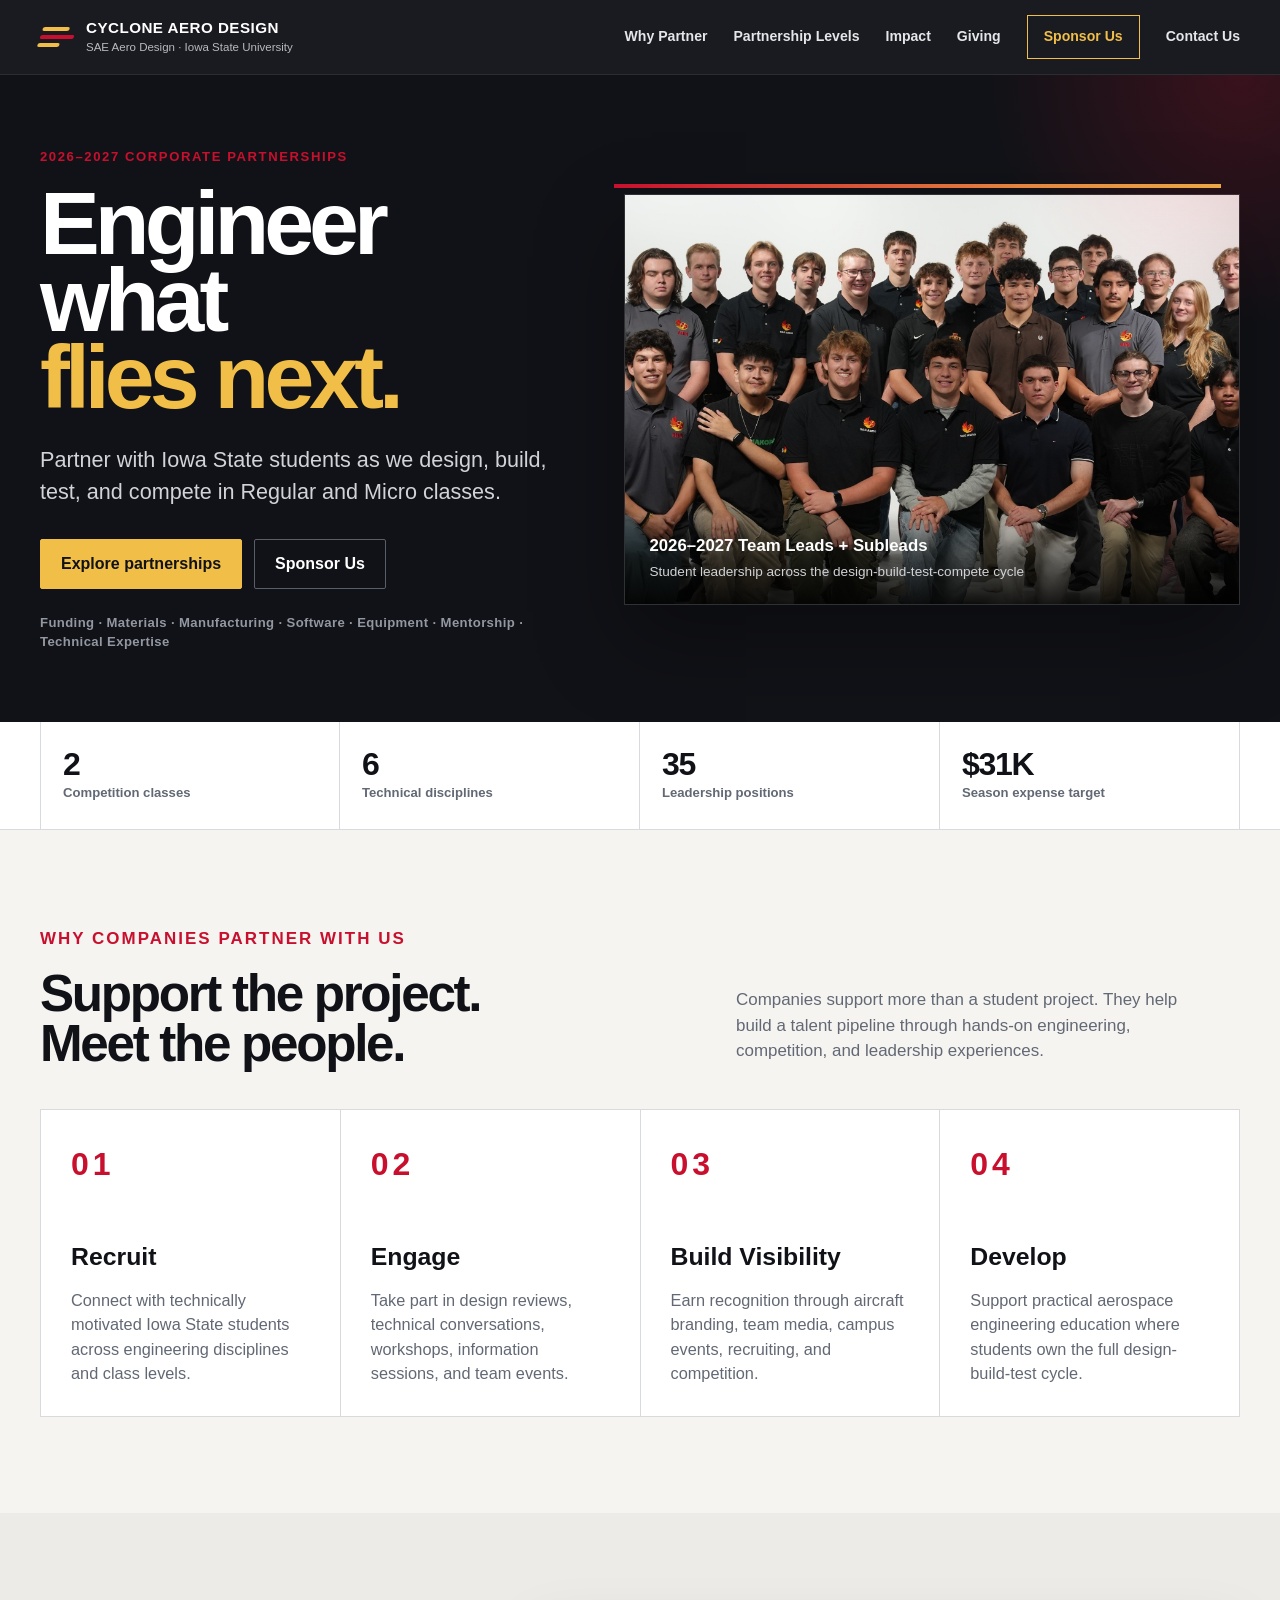
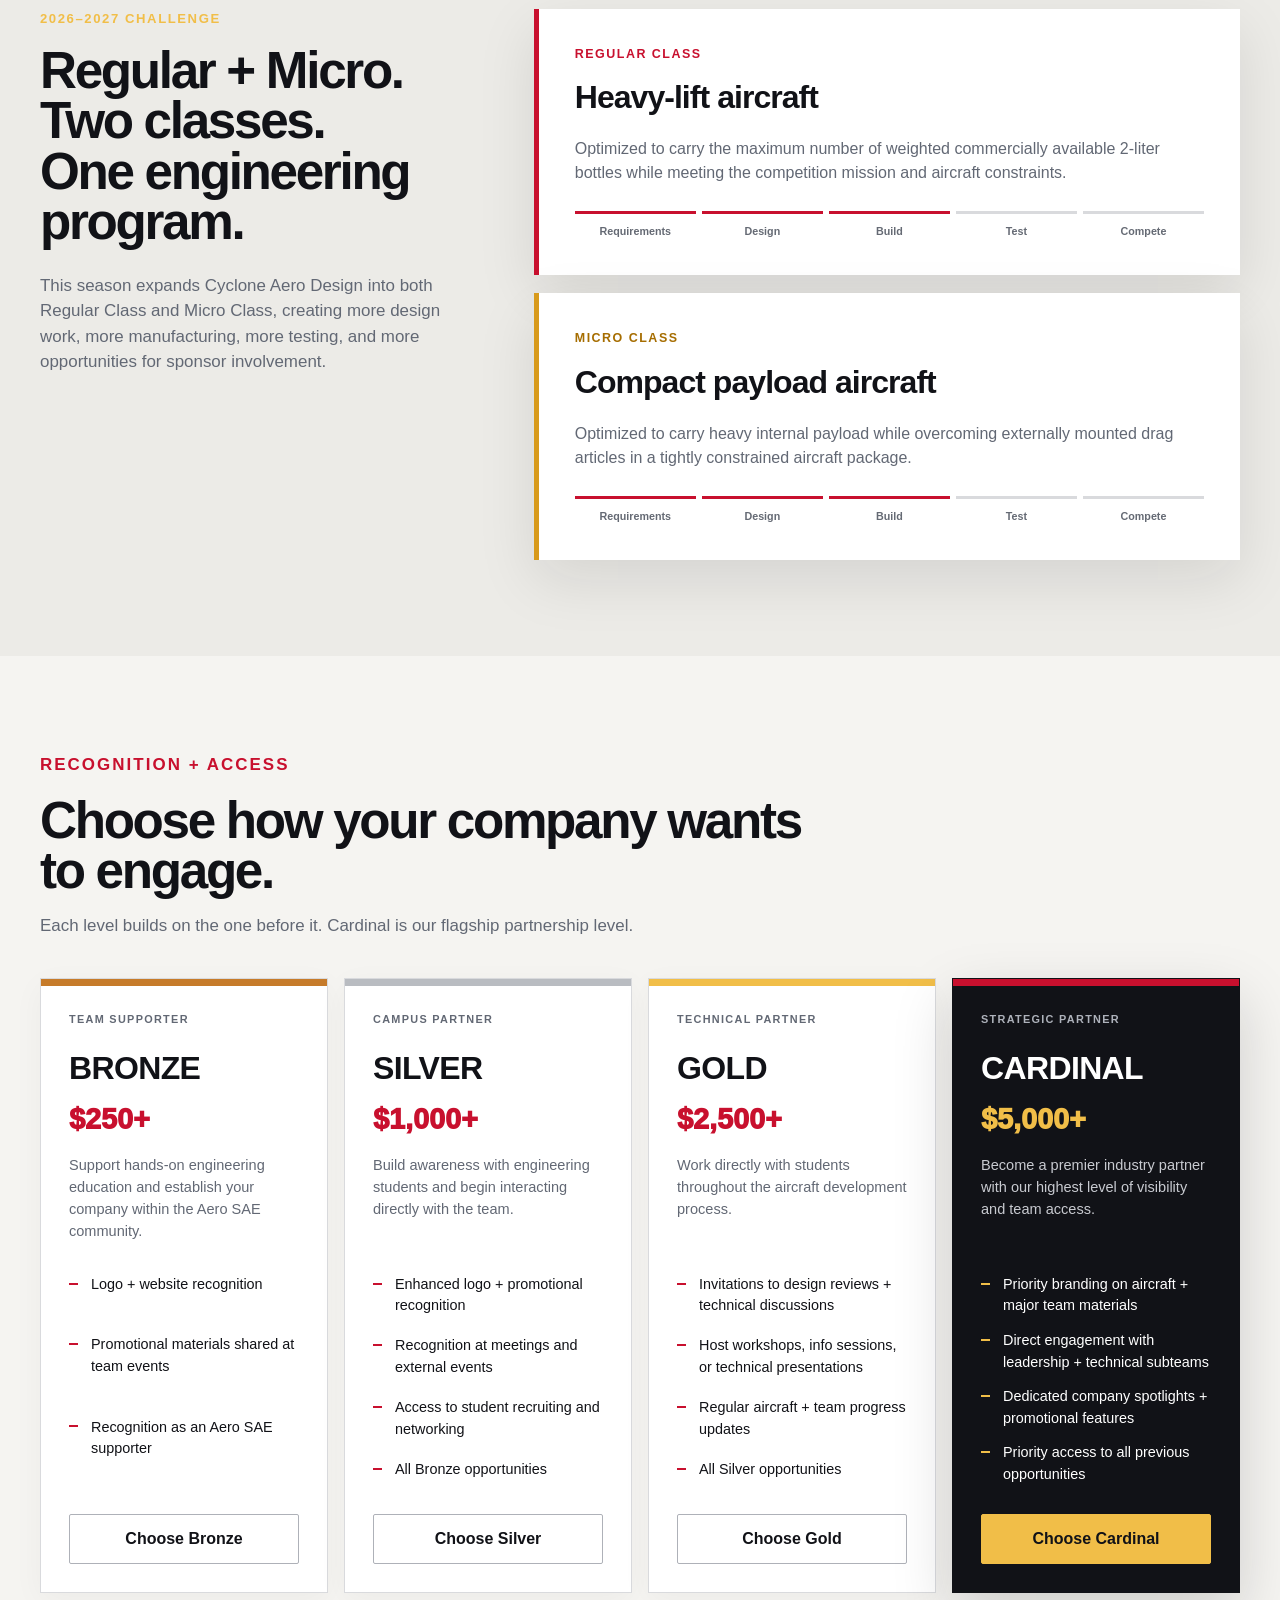
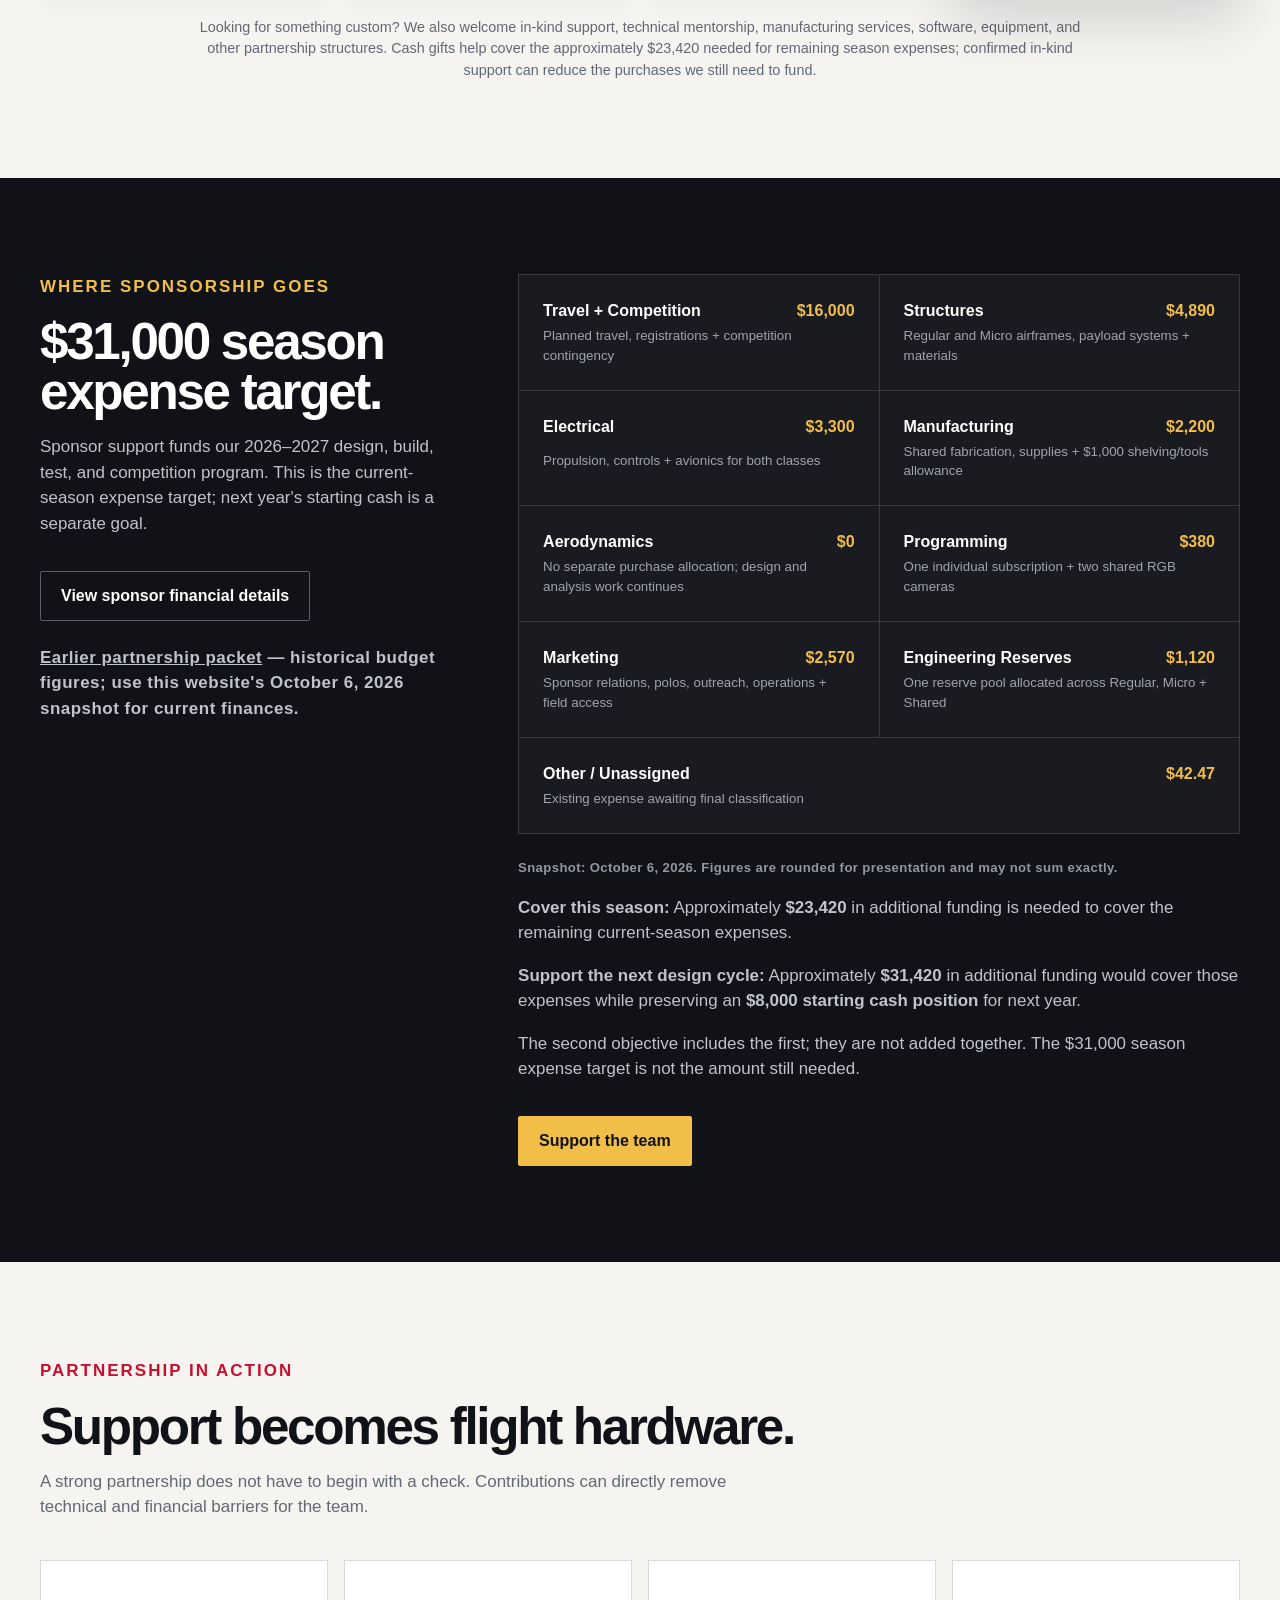
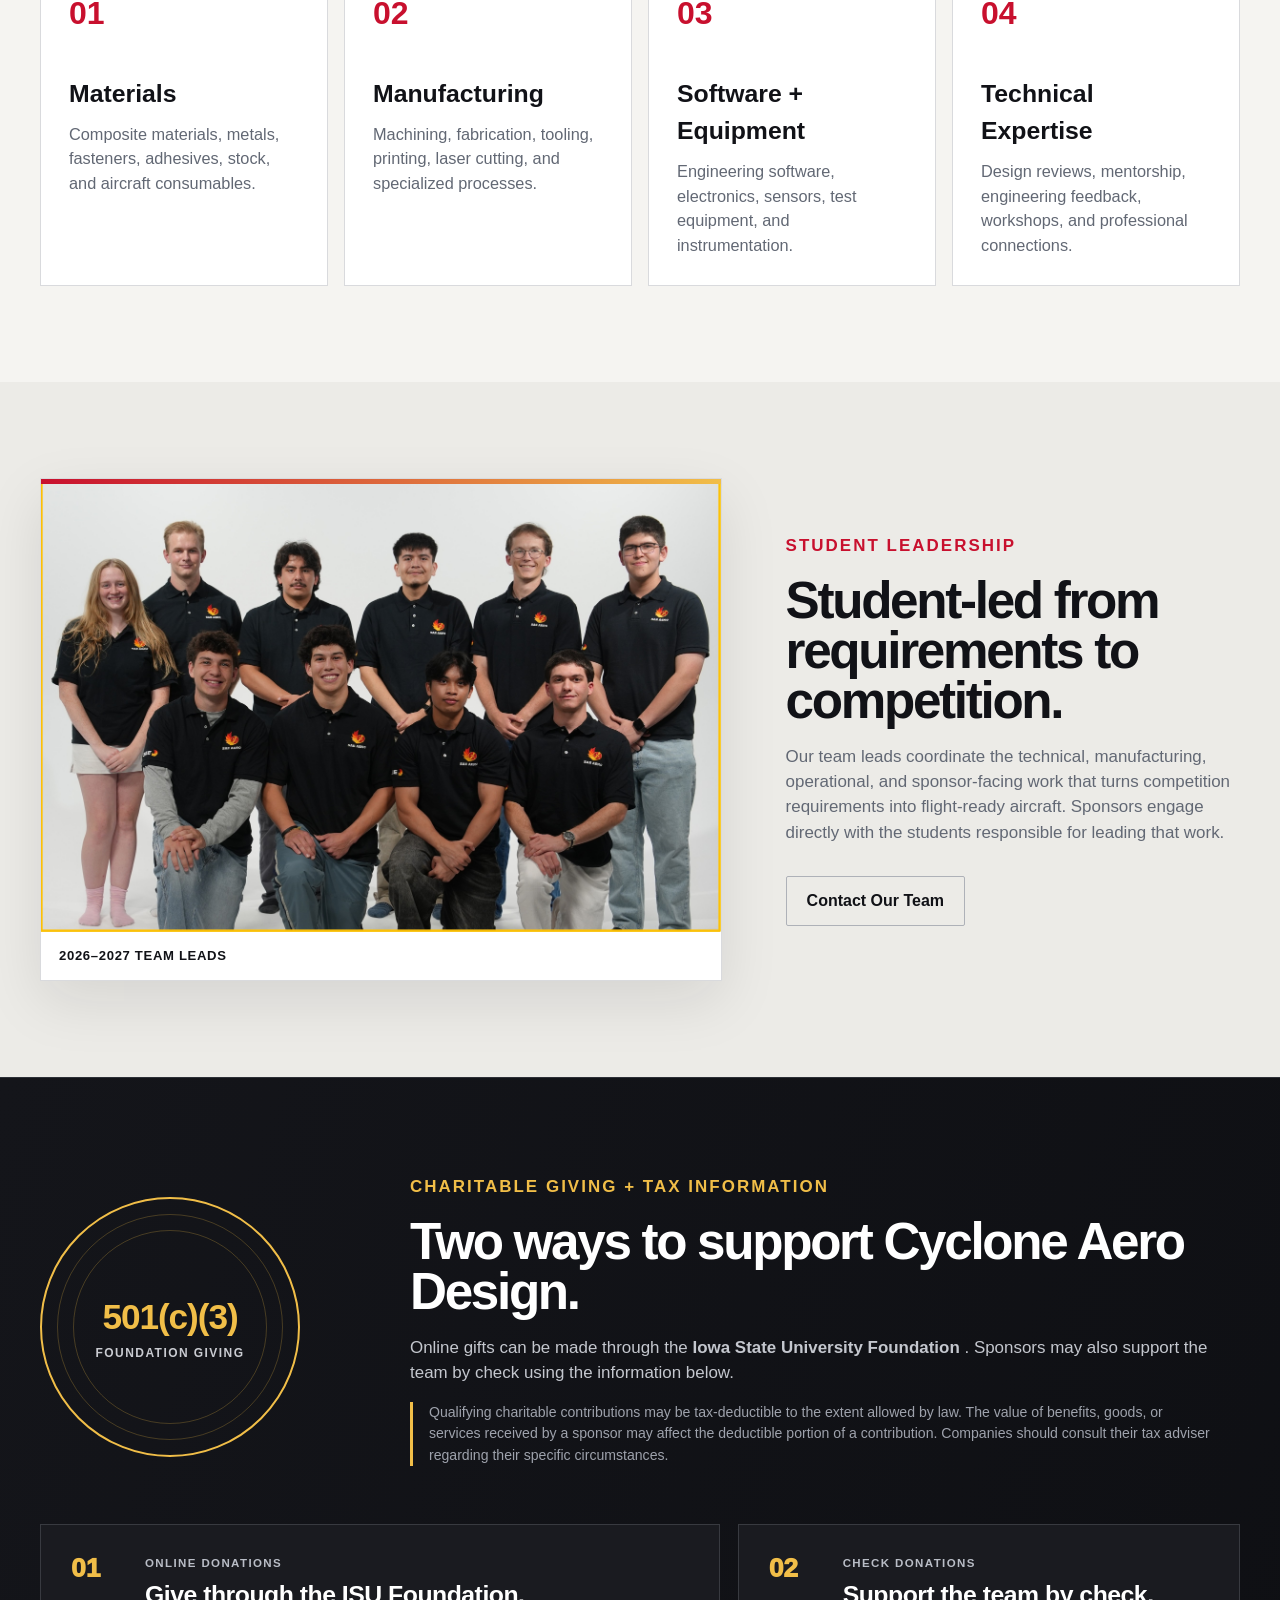
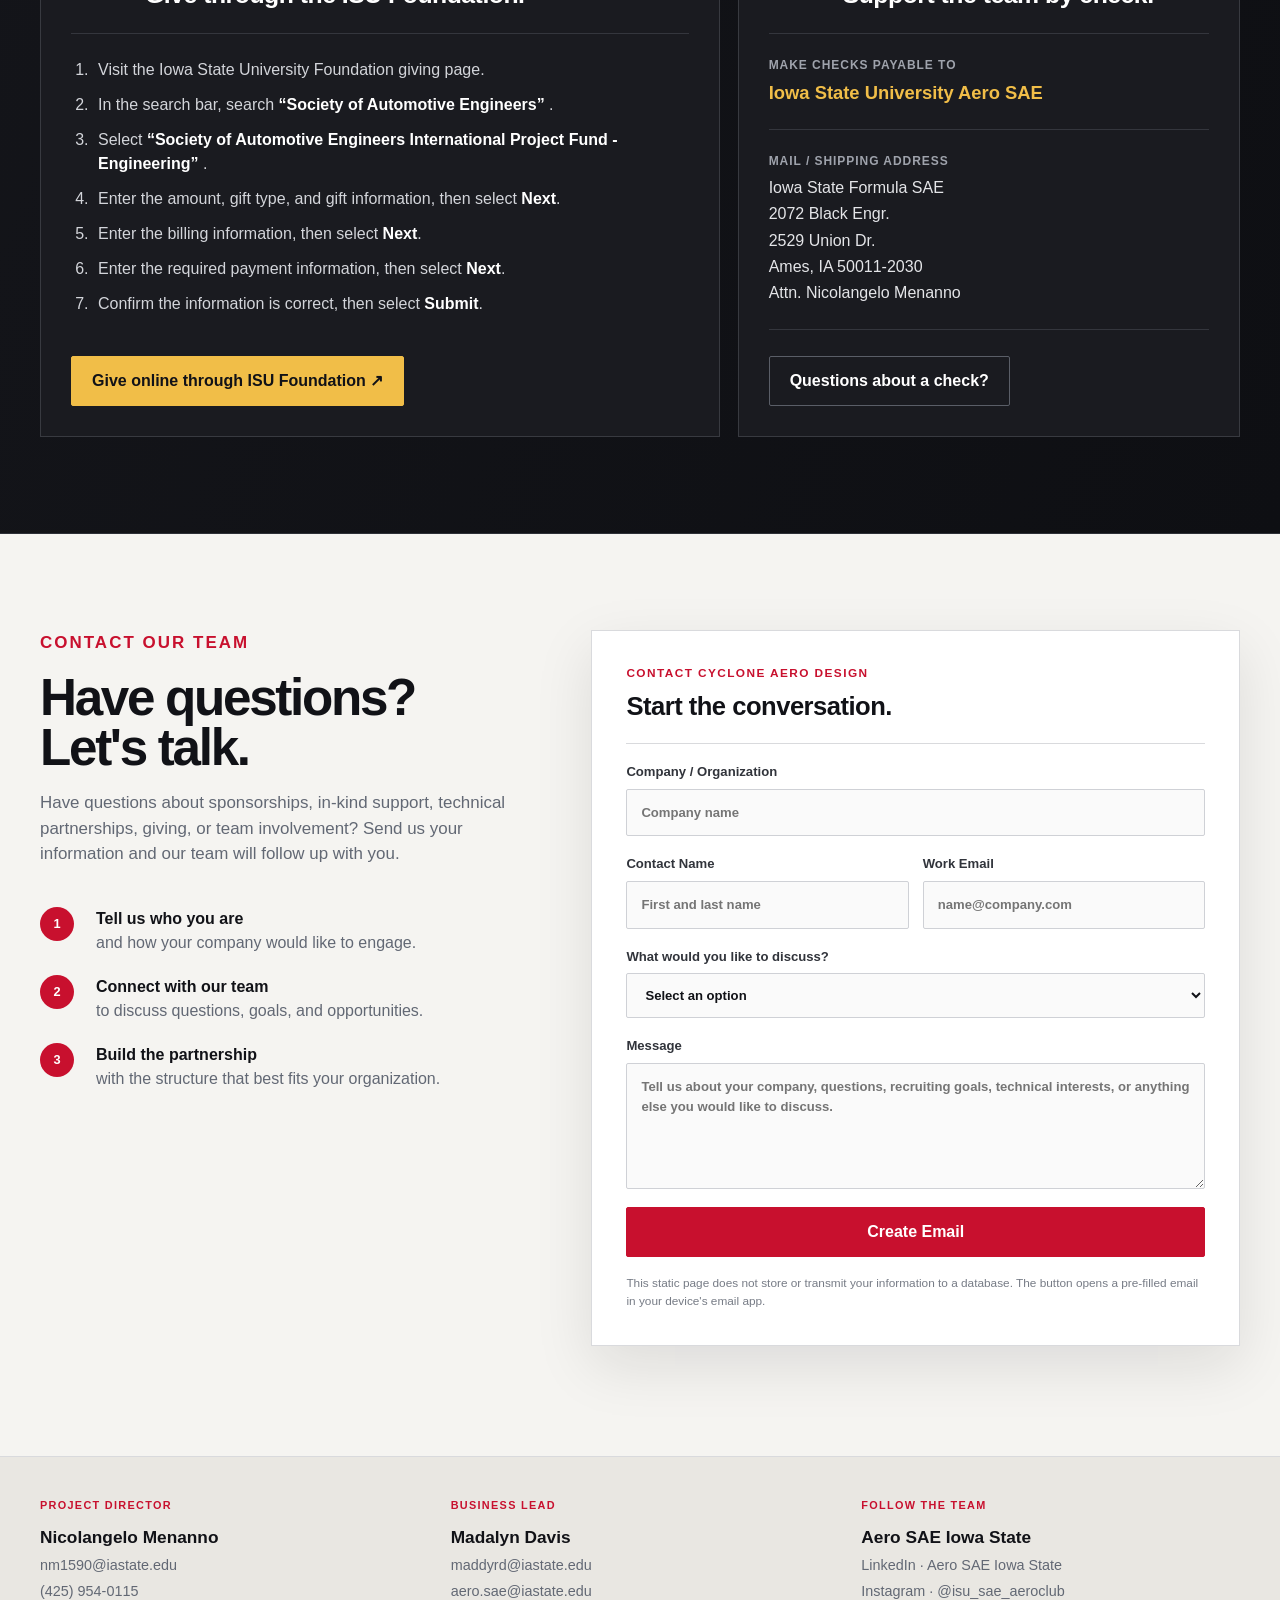
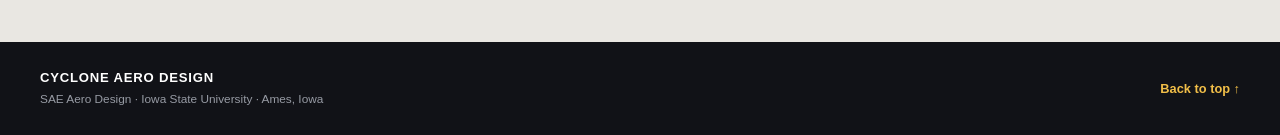
==== commit 3b95bfa4: "Align sponsor site with October 6 budget and separate next-year continuity goal" ====
--- a/index.html
+++ b/index.html
@@ -97,7 +97,7 @@
 
           <p class="hero-lede">
             Partner with Iowa State students as we design, build, test,
-            and compete with two student-built aircraft.
+            and compete in Regular and Micro classes.
           </p>
 
           <div class="button-row">
@@ -167,7 +167,7 @@
 
         <div>
           <strong>2</strong>
-          <span>Competition aircraft</span>
+          <span>Competition classes</span>
         </div>
 
         <div>
@@ -181,8 +181,8 @@
         </div>
 
         <div>
-          <strong>$29K</strong>
-          <span>Season budget target</span>
+          <strong>$31K</strong>
+          <span>Season expense target</span>
         </div>
 
       </div>
@@ -320,7 +320,7 @@
           </p>
 
           <h2>
-            Two aircraft.<br />
+            Regular + Micro.<br />
             Two classes.<br />
             One engineering program.
           </h2>
@@ -645,7 +645,7 @@
           Looking for something custom? We also welcome in-kind support,
           technical mentorship, manufacturing services, software,
           equipment, and other partnership structures. Cash gifts help cover the
-          approximately $21,560 additional funding needed; confirmed in-kind support can
+          approximately $23,420 needed for remaining season expenses; confirmed in-kind support can
           reduce the purchases we still need to fund.
         </p>
 
@@ -672,143 +672,86 @@
           </p>
 
           <h2>
-            $29,000 season budget target.
+            $31,000 season expense target.
           </h2>
-
           <p>
-            Our current expected cost model is approximately <strong>$28,634</strong>,
-            with approximately <strong>$21,560 in additional funding needed</strong>
-            after available team funds. The $29,000 target is the overall season
-            budget, not the amount still needed from sponsors.
-          </p>
-
-          <a
-            class="button button-ghost"
-            href="New%20Sponsorship%20Package.pdf"
-            target="_blank"
-            rel="noopener noreferrer"
-          >
-            View sponsorship packet
+            Sponsor support funds our 2026–2027 design, build, test, and competition
+            program. This is the current-season expense target; next year's
+            starting cash is a separate goal.
+          </p>
+          <a class="button button-ghost" href="budget-details.html">
+            View sponsor financial details
           </a>
-          <p class="hero-note">Budget figures on this page supersede those in the linked packet.</p>
-
-        </div>
-
-
-        <!-- Finalized Aero Budget Tracker financial position, supplied October 6, 2026.
-             Overall season target $29,000; expected model $28,633.57;
-             additional funding needed $21,559.82 after available cash and paid costs.
-             Rounded category allocations are not a separate fundraising target. -->
+          <p class="hero-note">
+            <a href="New%20Sponsorship%20Package.pdf" target="_blank" rel="noopener noreferrer">Earlier partnership packet</a>
+            — historical budget figures; use this website's October 6, 2026 snapshot
+            for current finances.
+          </p>
+        </div>
+
+        <!-- Sponsor-safe Expected snapshot dated 2026-10-06.
+             Season expenses exclude the separate next-year cash goal. -->
         <div>
-          <div class="budget-grid reveal" aria-label="Expected 2026–2027 season cost allocations">
+          <div class="budget-grid reveal" aria-label="2026–2027 expected expense allocations, rounded">
             <div class="budget-item">
               <span>Travel + Competition</span>
-              <strong>$17,000</strong>
-              <small>Base travel plan + intentional competition travel reserve</small>
+              <strong>$16,000</strong>
+              <small>Planned travel, registrations + competition contingency</small>
             </div>
             <div class="budget-item">
               <span>Structures</span>
-              <strong>$2,620</strong>
-              <small>Aircraft materials, payload systems + spares</small>
+              <strong>$4,890</strong>
+              <small>Regular and Micro airframes, payload systems + materials</small>
             </div>
             <div class="budget-item">
               <span>Electrical</span>
-              <strong>$2,900</strong>
-              <small>Propulsion, controls, avionics + instrumentation</small>
+              <strong>$3,300</strong>
+              <small>Propulsion, controls + avionics for both classes</small>
             </div>
             <div class="budget-item">
               <span>Manufacturing</span>
-              <strong>$1,040</strong>
-              <small>Fabrication, consumables + safety supplies</small>
+              <strong>$2,200</strong>
+              <small>Shared fabrication, supplies + $1,000 shelving/tools allowance</small>
             </div>
             <div class="budget-item">
               <span>Aerodynamics</span>
-              <strong>$1,200</strong>
-              <small>Covering, validation + flight testing</small>
+              <strong>$0</strong>
+              <small>No separate purchase allocation; design and analysis work continues</small>
             </div>
             <div class="budget-item">
               <span>Programming</span>
-              <strong>$0</strong>
-              <small>No separate software purchases; existing access assumed</small>
+              <strong>$380</strong>
+              <small>One individual subscription + two shared RGB cameras</small>
             </div>
             <div class="budget-item">
-              <span>Outreach + Operations</span>
-              <strong>$2,930</strong>
-              <small>Polos, merchandise, recruitment + team operations</small>
+              <span>Marketing</span>
+              <strong>$2,570</strong>
+              <small>Sponsor relations, polos, outreach, operations + field access</small>
             </div>
             <div class="budget-item">
               <span>Engineering Reserves</span>
-              <strong>$890</strong>
-              <small>Micro 25% + Regular/shared 10% of eligible planned purchases</small>
+              <strong>$1,120</strong>
+              <small>One reserve pool allocated across Regular, Micro + Shared</small>
             </div>
             <div class="budget-item">
               <span>Other / Unassigned</span>
               <strong>$42.47</strong>
-              <small>Recorded import fee; project assignment pending</small>
+              <small>Existing expense awaiting final classification</small>
             </div>
           </div>
           <p class="hero-note">
-            Finalized 2026–2027 budget position. Exact modeled expected cost:
-            $28,633.57; public season budget target: $29,000. Category estimates
-            are rounded and may not sum to the modeled total.
-          </p>
-          <details class="hero-note">
-            <summary>Funding calculation, travel plan + forecast assumptions</summary>
-            <p>
-              $954.82 already spent + $775.88 in pending expense commitments
-              + $26,902.87 in projected purchases remaining = $28,633.57
-              modeled expected season cost.
-            </p>
-            <p>
-              Additional funding needed: $775.88 + $26,902.87 − $6,118.93
-              available cash − $0 confirmed future funding = $21,559.82
-              (approximately $21,560). Cleared spending is already reflected
-              in cash and is not funded again. The $90.30 unconfirmed donation
-              is excluded. Available cash is ledger-reconciled, assumes no
-              restrictions, and is not a live bank balance.
-            </p>
-            <p>
-              Outreach and Operations includes $934.21 for existing forecast
-              items + a $2,000 projected polos and merchandise allowance =
-              $2,934.21 (approximately $2,930). The merchandise allowance
-              is not already spent, is not a confirmed commitment, and
-              receives no engineering reserve markup.
-            </p>
-            <p>
-              Travel + Competition: $17,000, including the approximately
-              $14,405.60 base known/planned travel estimate and an intentional
-              $2,594.40 competition travel reserve. This allocation covers
-              competition registrations, airfare, lodging, truck/trailer
-              transportation, rental vehicles, fuel, baggage, parking,
-              reasonable team meals, local transportation, and travel contingencies.
-              It is a budget allocation, not a claim that the full amount is
-              booked, spent, or committed.
-            </p>
-            <p>
-              The base known/planned travel estimate assumes 24 travelers:
-              20 fly and four drive. It includes $4,000 airfare, $3,700 for two
-              registrations, $3,300 lodging, $2,705.60 truck/trailer transportation
-              including fuel, and $500 + $200 for rental vehicles.
-              Fuel is counted once; the reserve covers additional competition
-              travel needs and uncertainty.
-            </p>
-            <p>
-              Expected engineering reserves total $893.11: $441.71 for Micro
-              (25%) and $451.40 for Regular/shared engineering (10%).
-              Rates apply to their respective eligible planned purchases,
-              excluding imported actuals and commitments, travel, and outreach.
-              Flagged material estimates include a one-time 5% allowance.
-              Prices are planning analogs, not current vendor quotes.
-              Institutional software and existing shop access are assumed
-              available at no additional charge.
-            </p>
-            <p>
-              The $29,000 overall season budget target provides $366.43 of
-              headroom above the $28,633.57 expected model. The approximately
-              $21,560 additional funding need is based on that expected model,
-              after available team funds; it is not the overall season target.
-            </p>
-          </details>
+            Snapshot: October 6, 2026. Figures are rounded for presentation and may not sum exactly.
+          </p>
+          <div class="impact-copy">
+            <p><strong>Cover this season:</strong> Approximately <strong>$23,420</strong>
+              in additional funding is needed to cover the remaining current-season expenses.</p>
+            <p><strong>Support the next design cycle:</strong> Approximately <strong>$31,420</strong>
+              in additional funding would cover those expenses while preserving an
+              <strong>$8,000 starting cash position</strong> for next year.</p>
+            <p>The second objective includes the first; they are not added together.
+              The $31,000 season expense target is not the amount still needed.</p>
+            <a class="button button-gold" href="#tax">Support the team</a>
+          </div>
         </div>
 
       </div>
--- a/styles.css
+++ b/styles.css
@@ -354,3 +354,15 @@
   .sponsor-form { padding: 24px 18px; }
   .footer-layout { align-items: flex-start; flex-direction: column; }
 }
+
+/* Sponsor financial figures: retain the existing site palette and layout. */
+.budget-item strong { text-align: right; font-variant-numeric: tabular-nums; }
+.financial-table-wrap { overflow-x: auto; margin: 24px 0; }
+.financial-table { width: 100%; border-collapse: collapse; background: white; }
+.financial-table caption { text-align: left; font-weight: 800; margin-bottom: 12px; }
+.financial-table th, .financial-table td { padding: 14px; border-bottom: 1px solid var(--line); text-align: left; }
+.financial-table thead { background: var(--ink); color: white; }
+.financial-table tbody tr:nth-child(even) { background: #ecebe7; }
+.financial-table .numeric { text-align: right; white-space: nowrap; font-variant-numeric: tabular-nums; }
+.financial-notes { padding-left: 22px; }
+.financial-notes li { margin: 16px 0; }
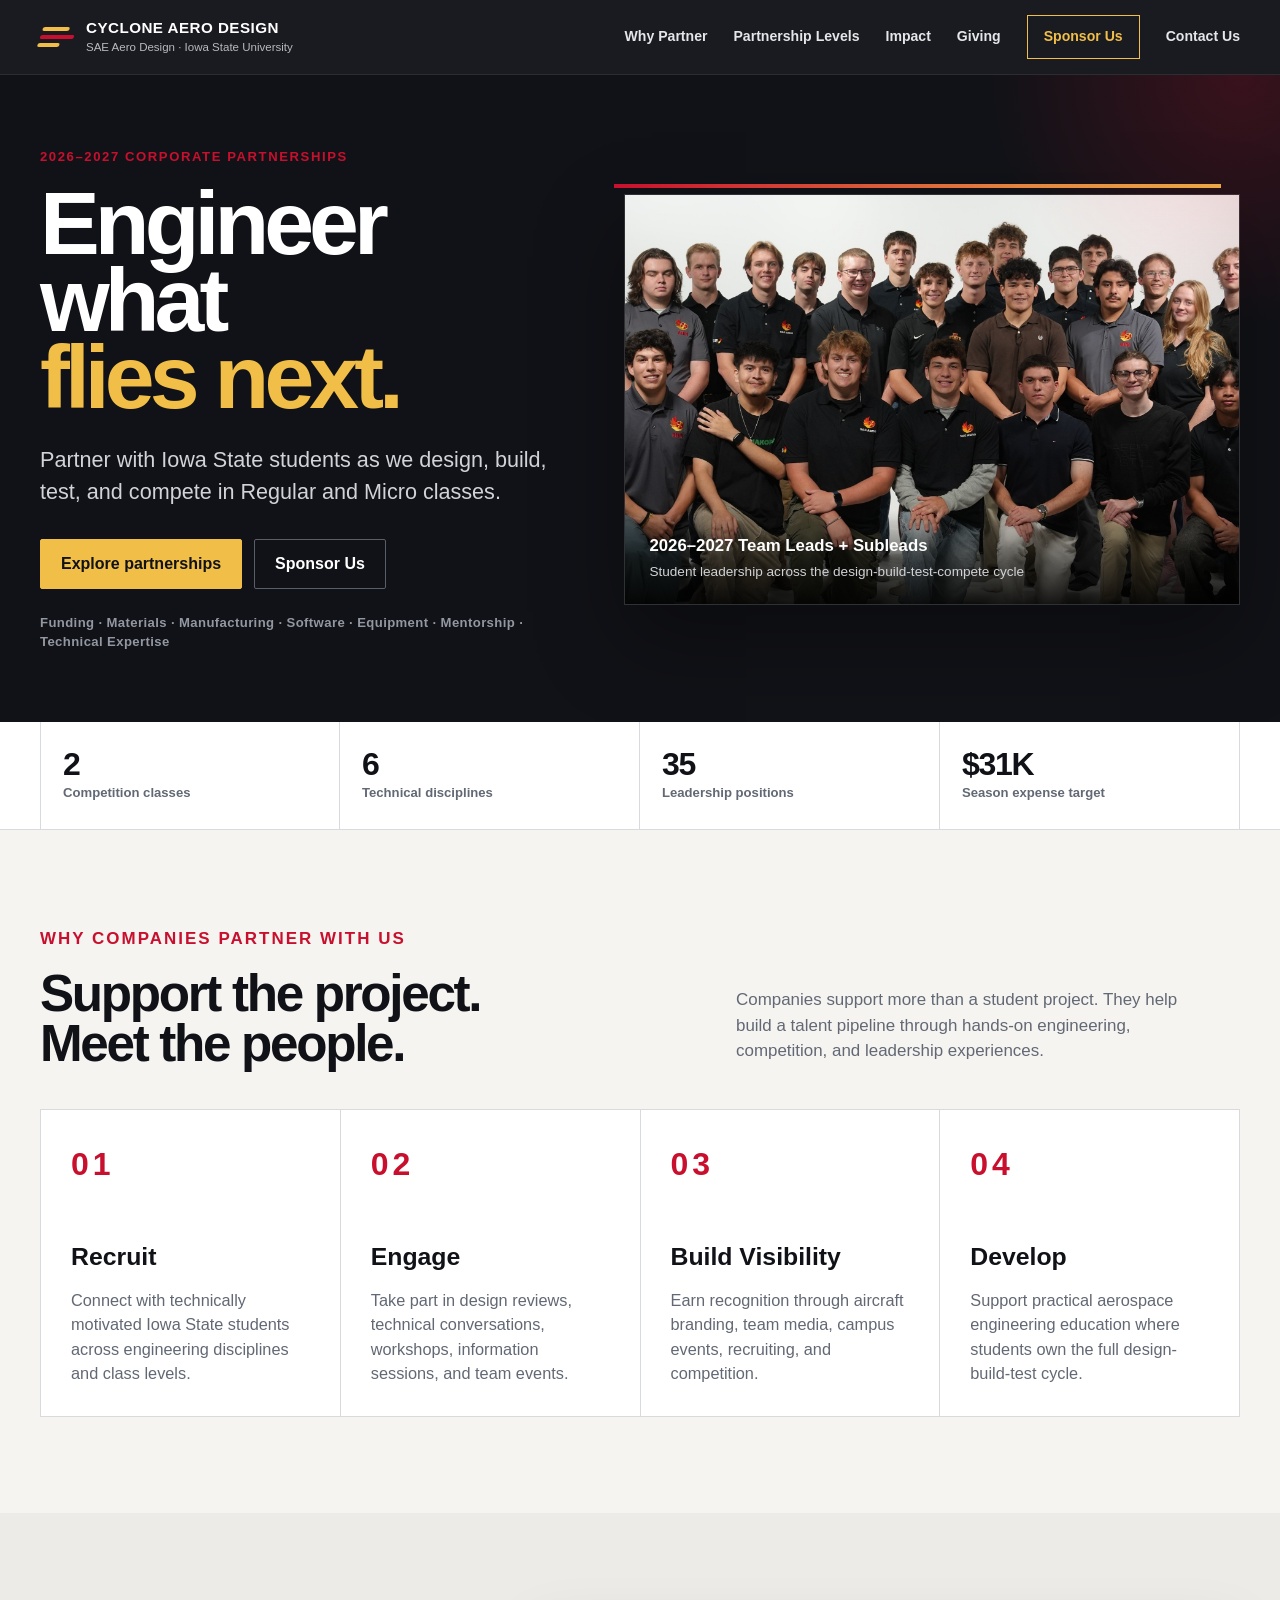
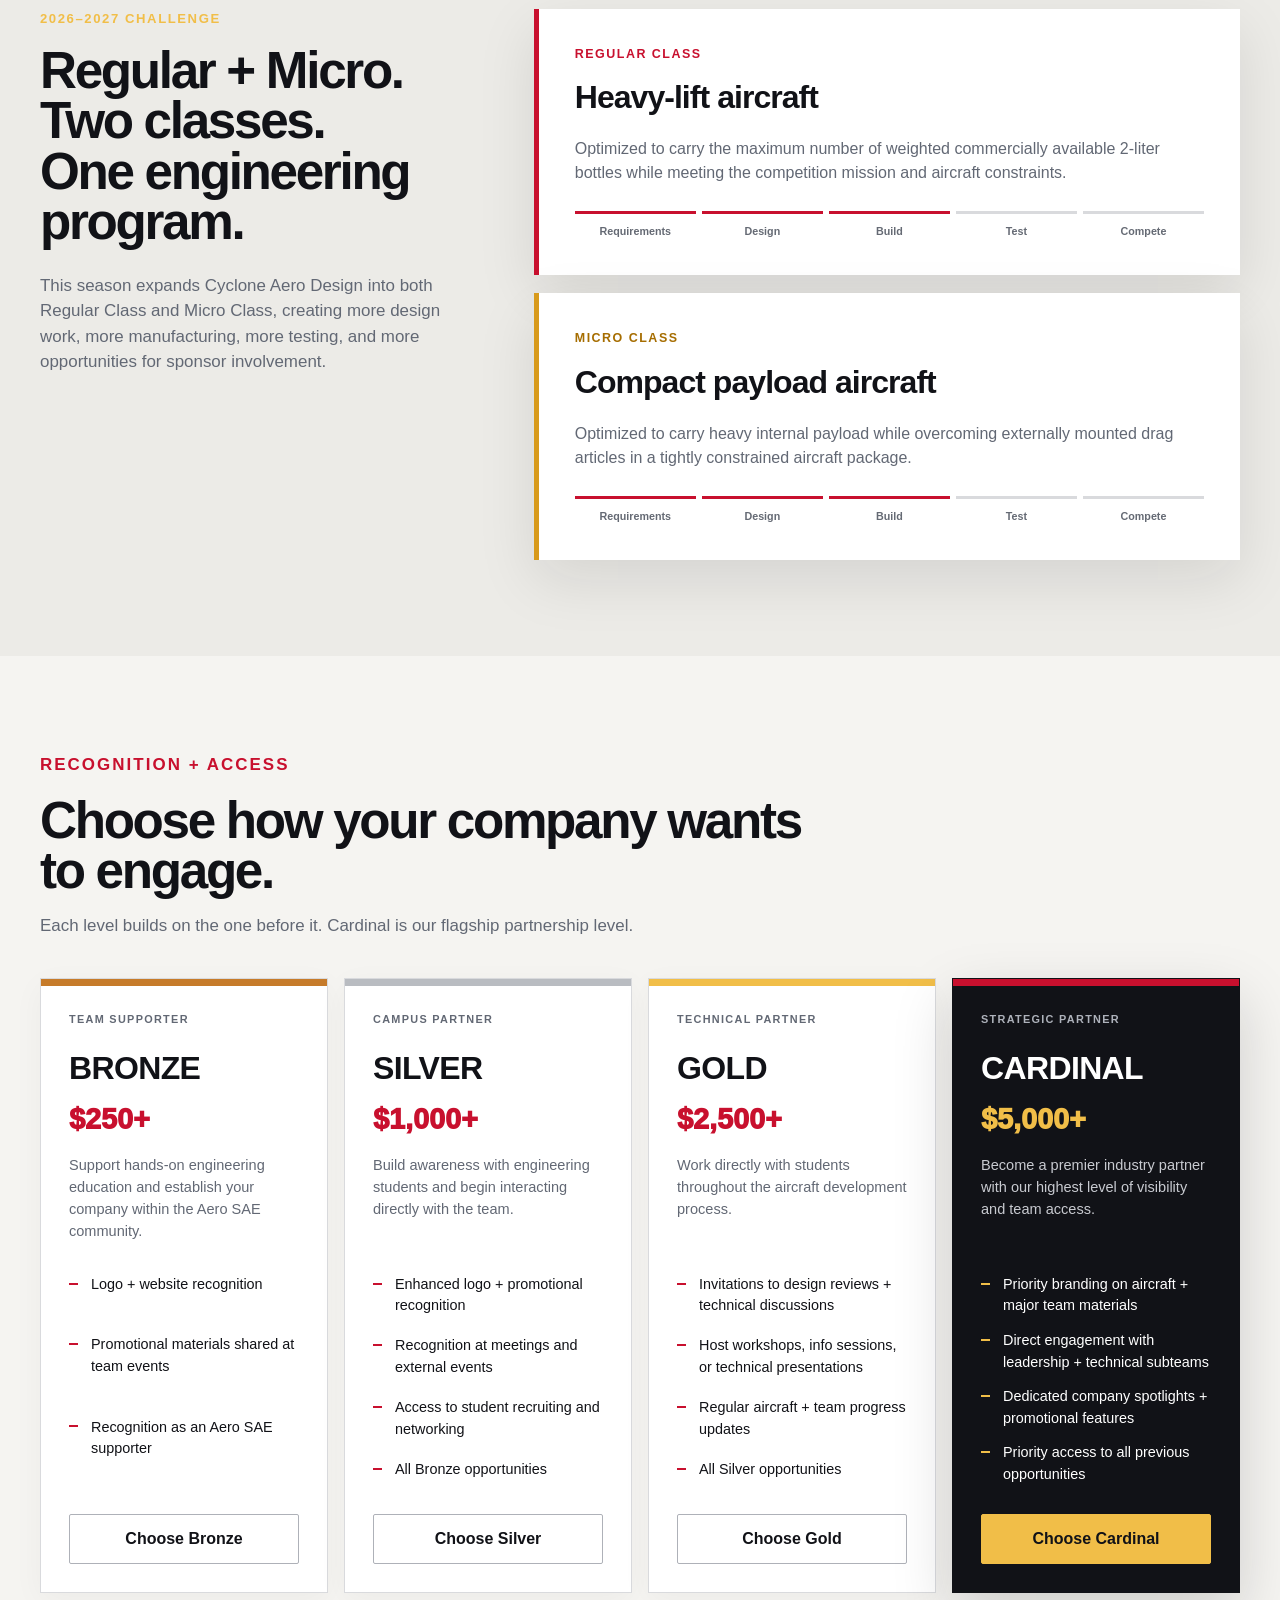
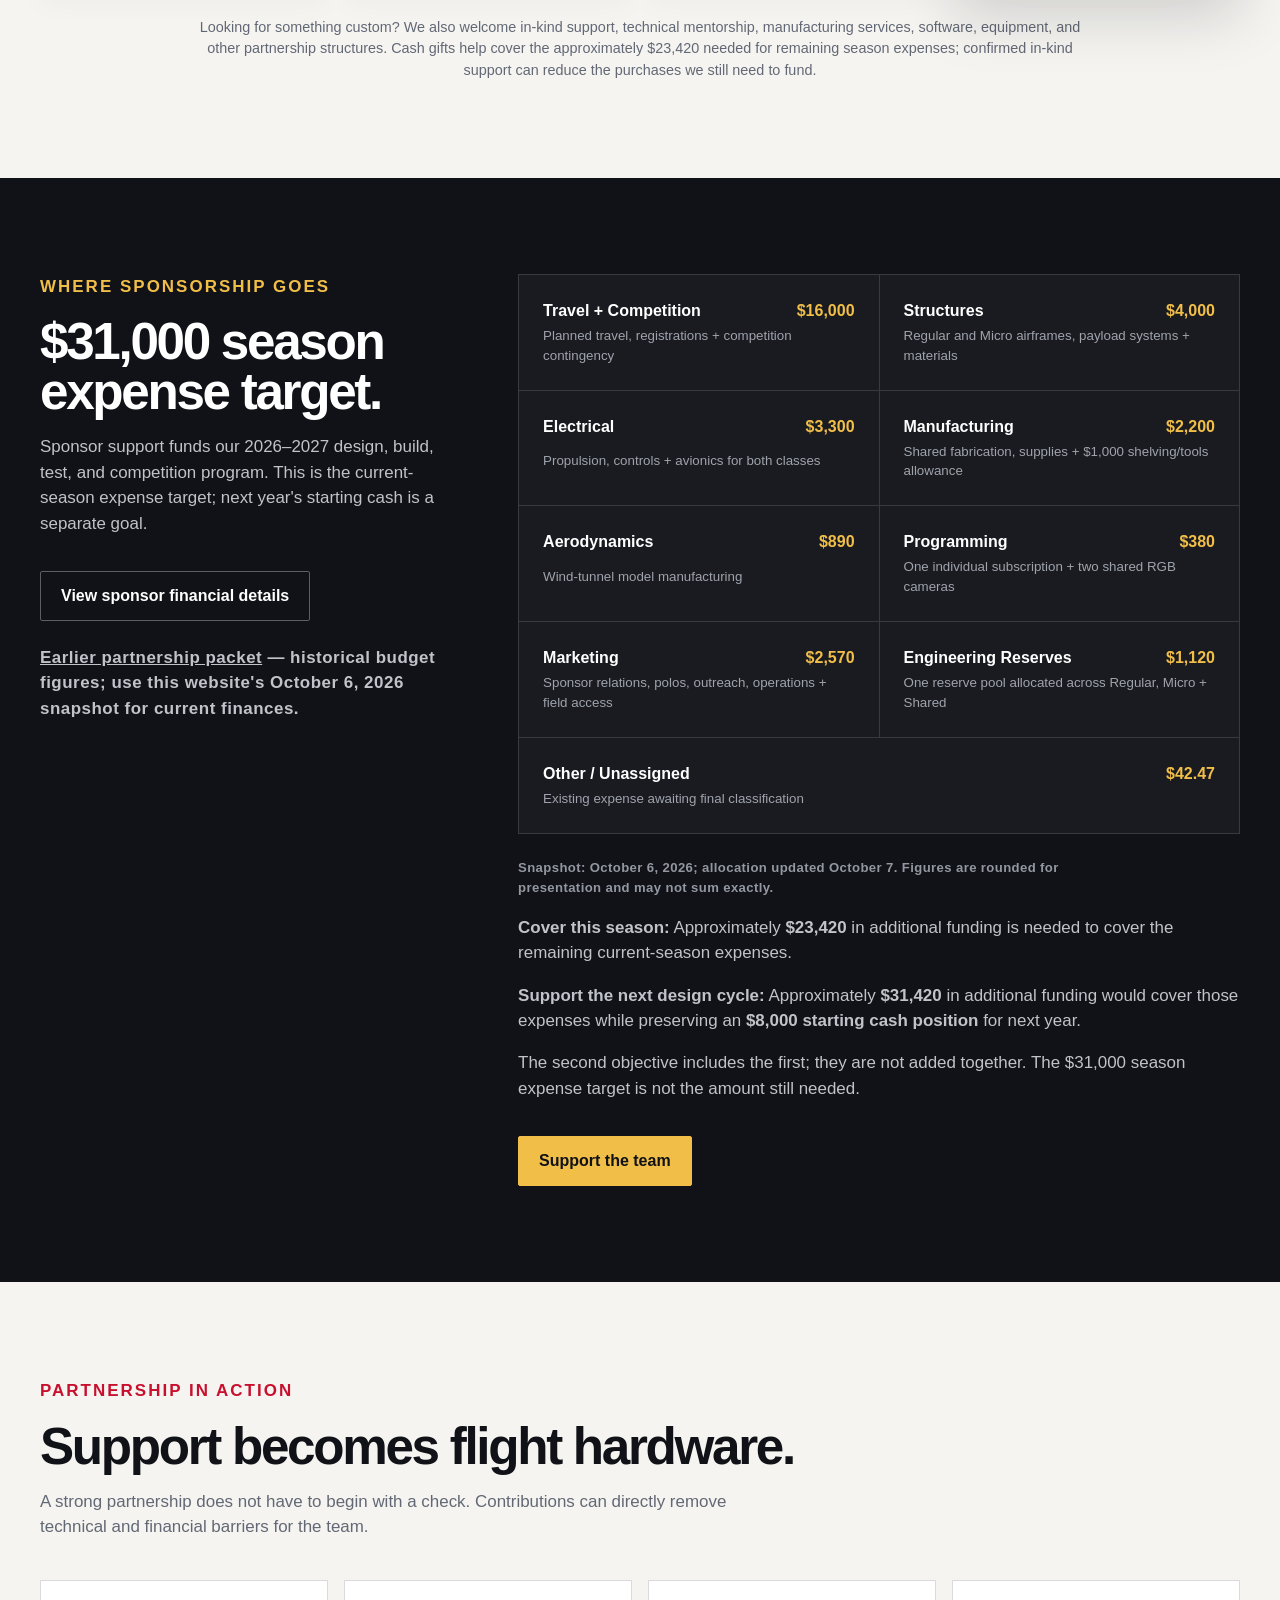
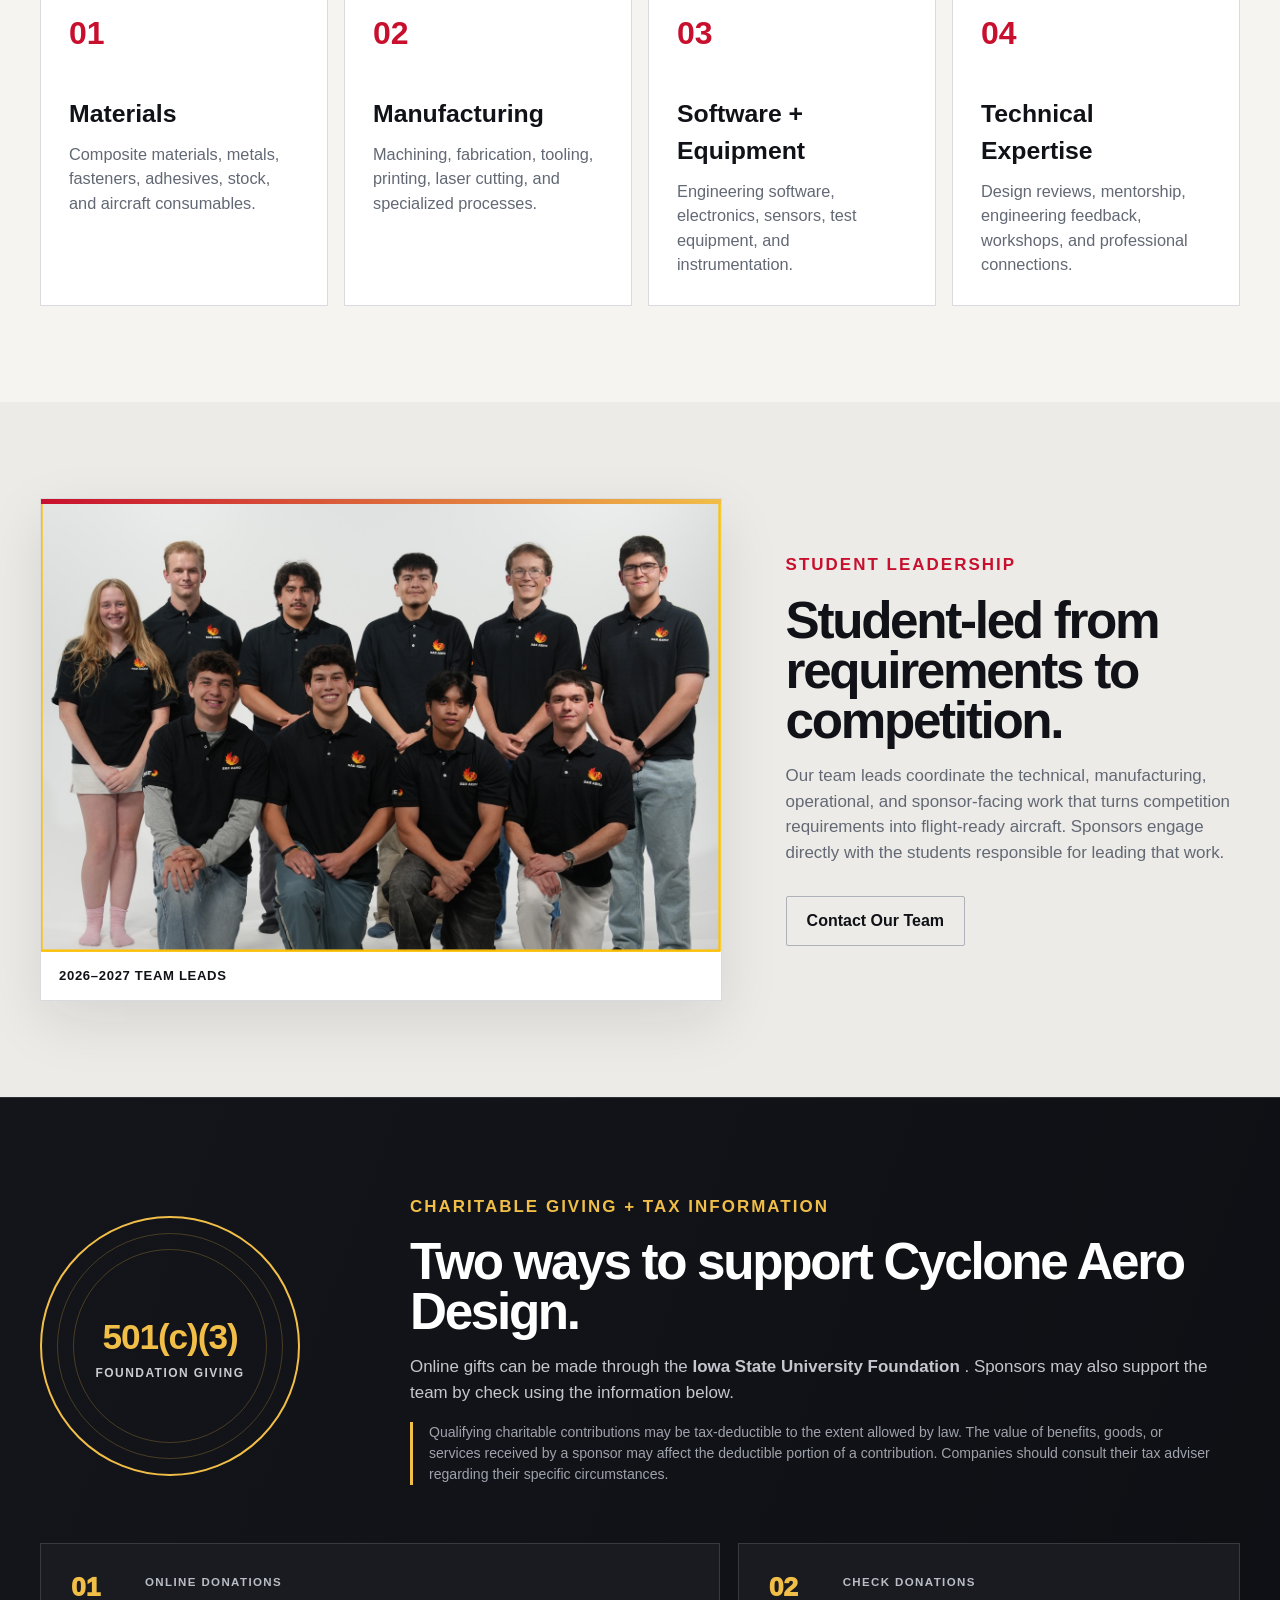
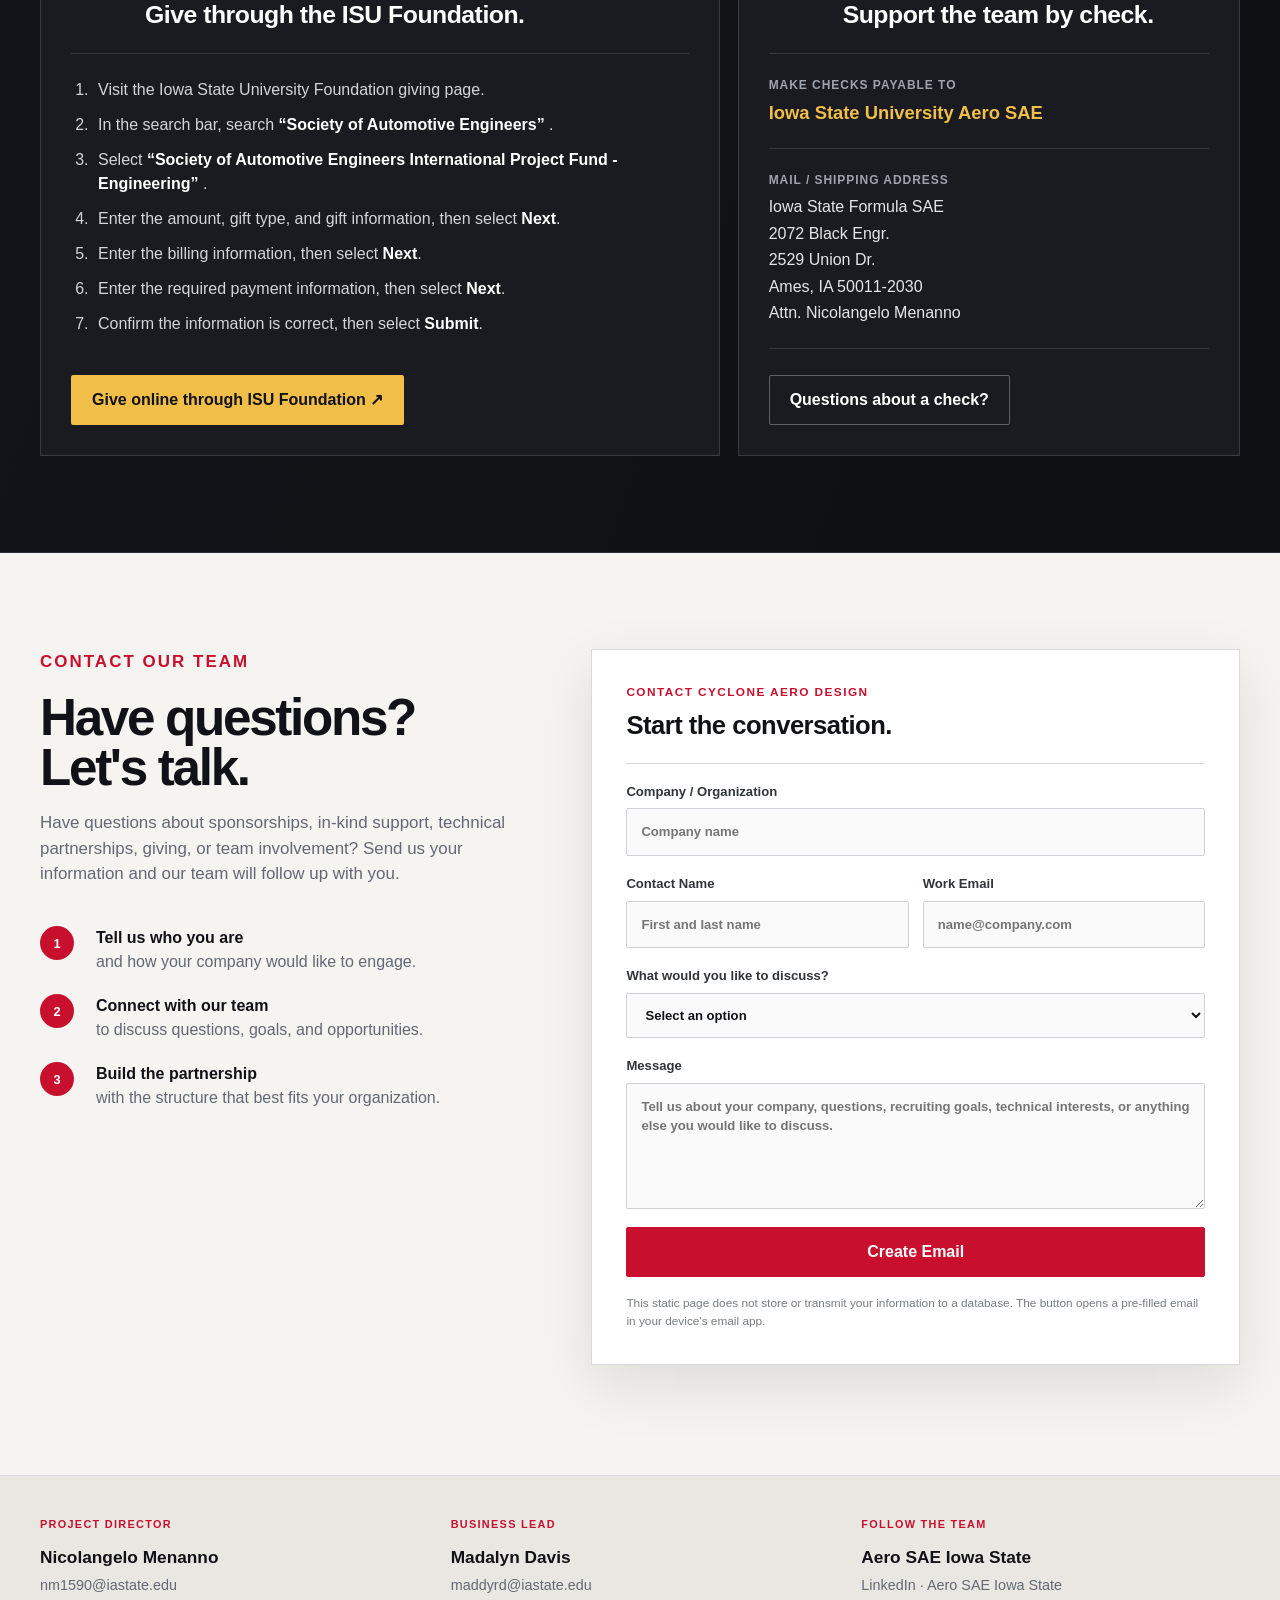
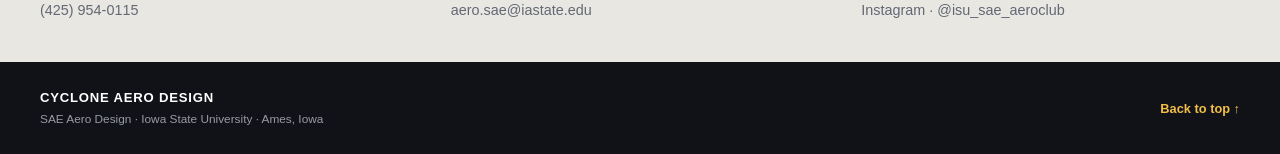
==== commit c384e2ad: "Move $890 from Structures to Aerodynamics for wind-tunnel model manufacturing" ====
--- a/index.html
+++ b/index.html
@@ -689,7 +689,8 @@
           </p>
         </div>
 
-        <!-- Sponsor-safe Expected snapshot dated 2026-10-06.
+        <!-- Sponsor-safe Expected snapshot dated 2026-10-06; $890 transferred
+             from Structures to Aerodynamics on 2026-10-07 with no total change.
              Season expenses exclude the separate next-year cash goal. -->
         <div>
           <div class="budget-grid reveal" aria-label="2026–2027 expected expense allocations, rounded">
@@ -700,7 +701,7 @@
             </div>
             <div class="budget-item">
               <span>Structures</span>
-              <strong>$4,890</strong>
+              <strong>$4,000</strong>
               <small>Regular and Micro airframes, payload systems + materials</small>
             </div>
             <div class="budget-item">
@@ -715,8 +716,8 @@
             </div>
             <div class="budget-item">
               <span>Aerodynamics</span>
-              <strong>$0</strong>
-              <small>No separate purchase allocation; design and analysis work continues</small>
+              <strong>$890</strong>
+              <small>Wind-tunnel model manufacturing</small>
             </div>
             <div class="budget-item">
               <span>Programming</span>
@@ -740,7 +741,7 @@
             </div>
           </div>
           <p class="hero-note">
-            Snapshot: October 6, 2026. Figures are rounded for presentation and may not sum exactly.
+            Snapshot: October 6, 2026; allocation updated October 7. Figures are rounded for presentation and may not sum exactly.
           </p>
           <div class="impact-copy">
             <p><strong>Cover this season:</strong> Approximately <strong>$23,420</strong>
